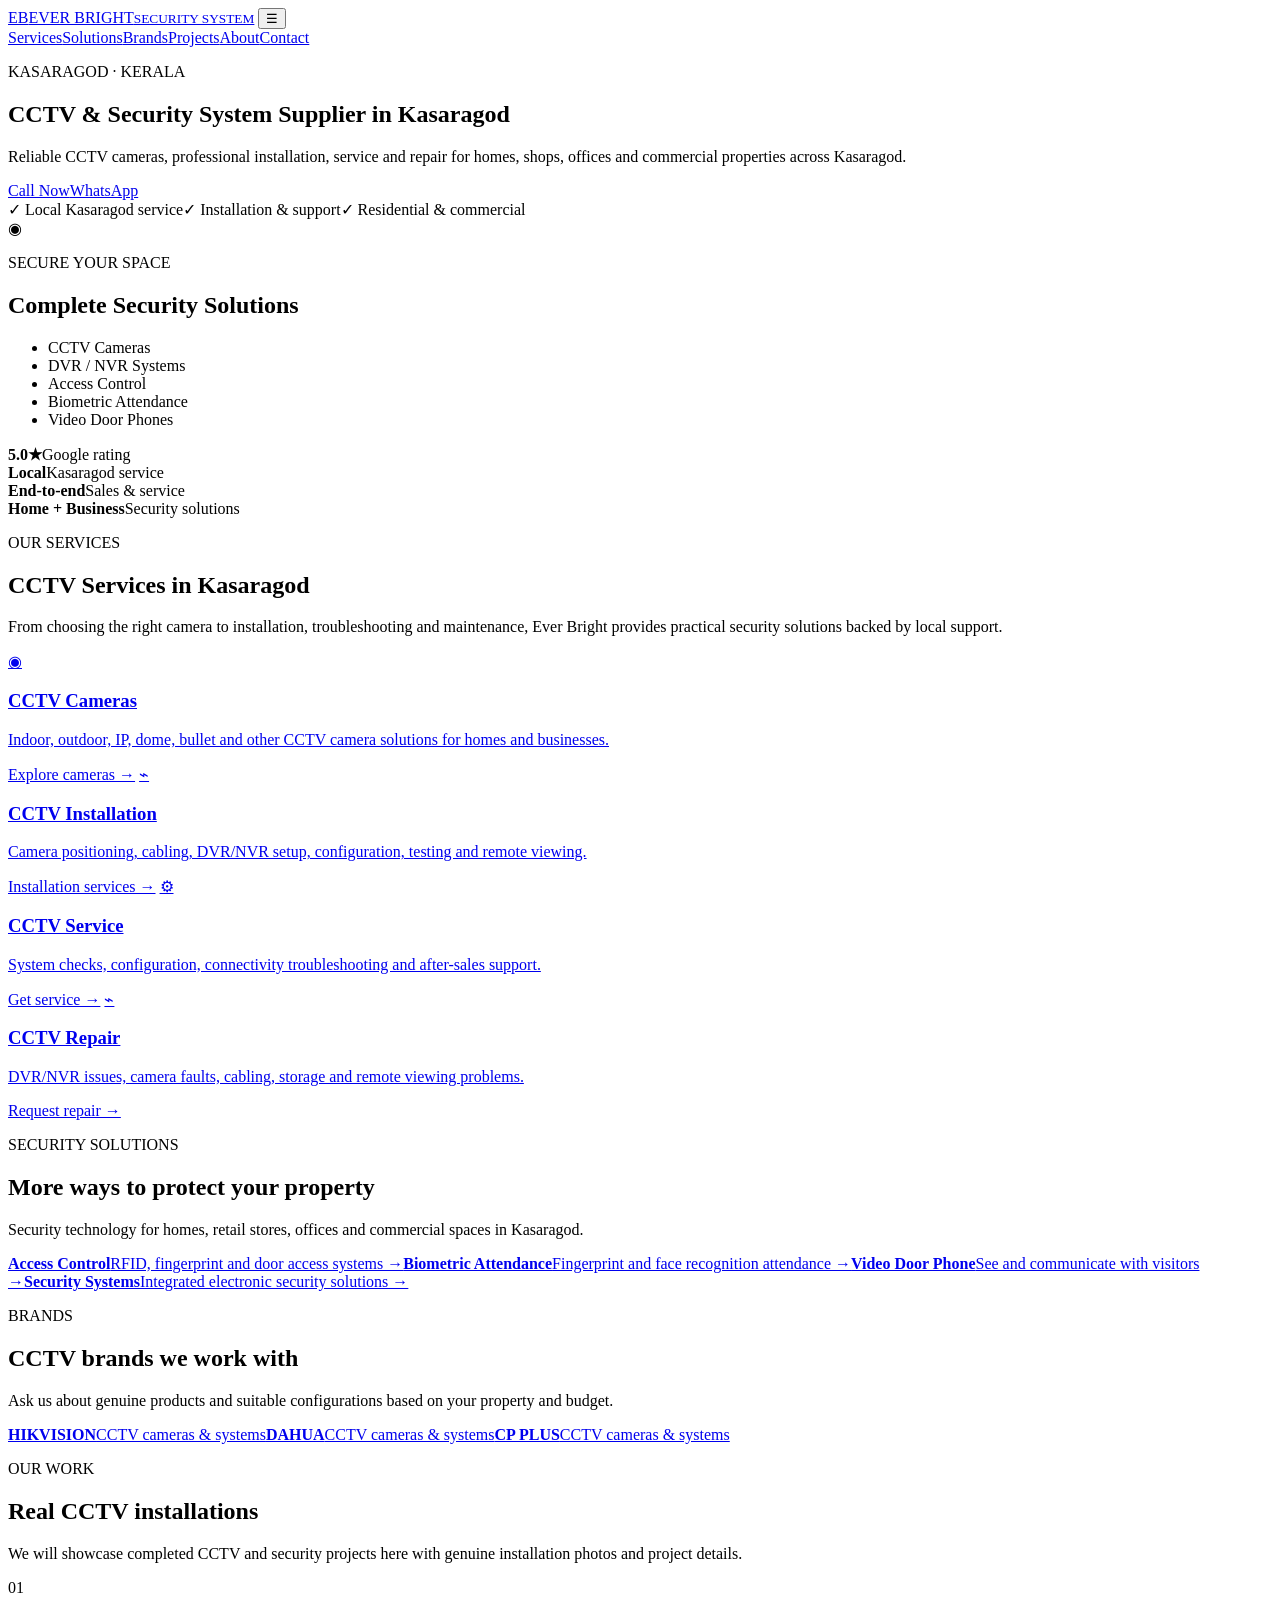
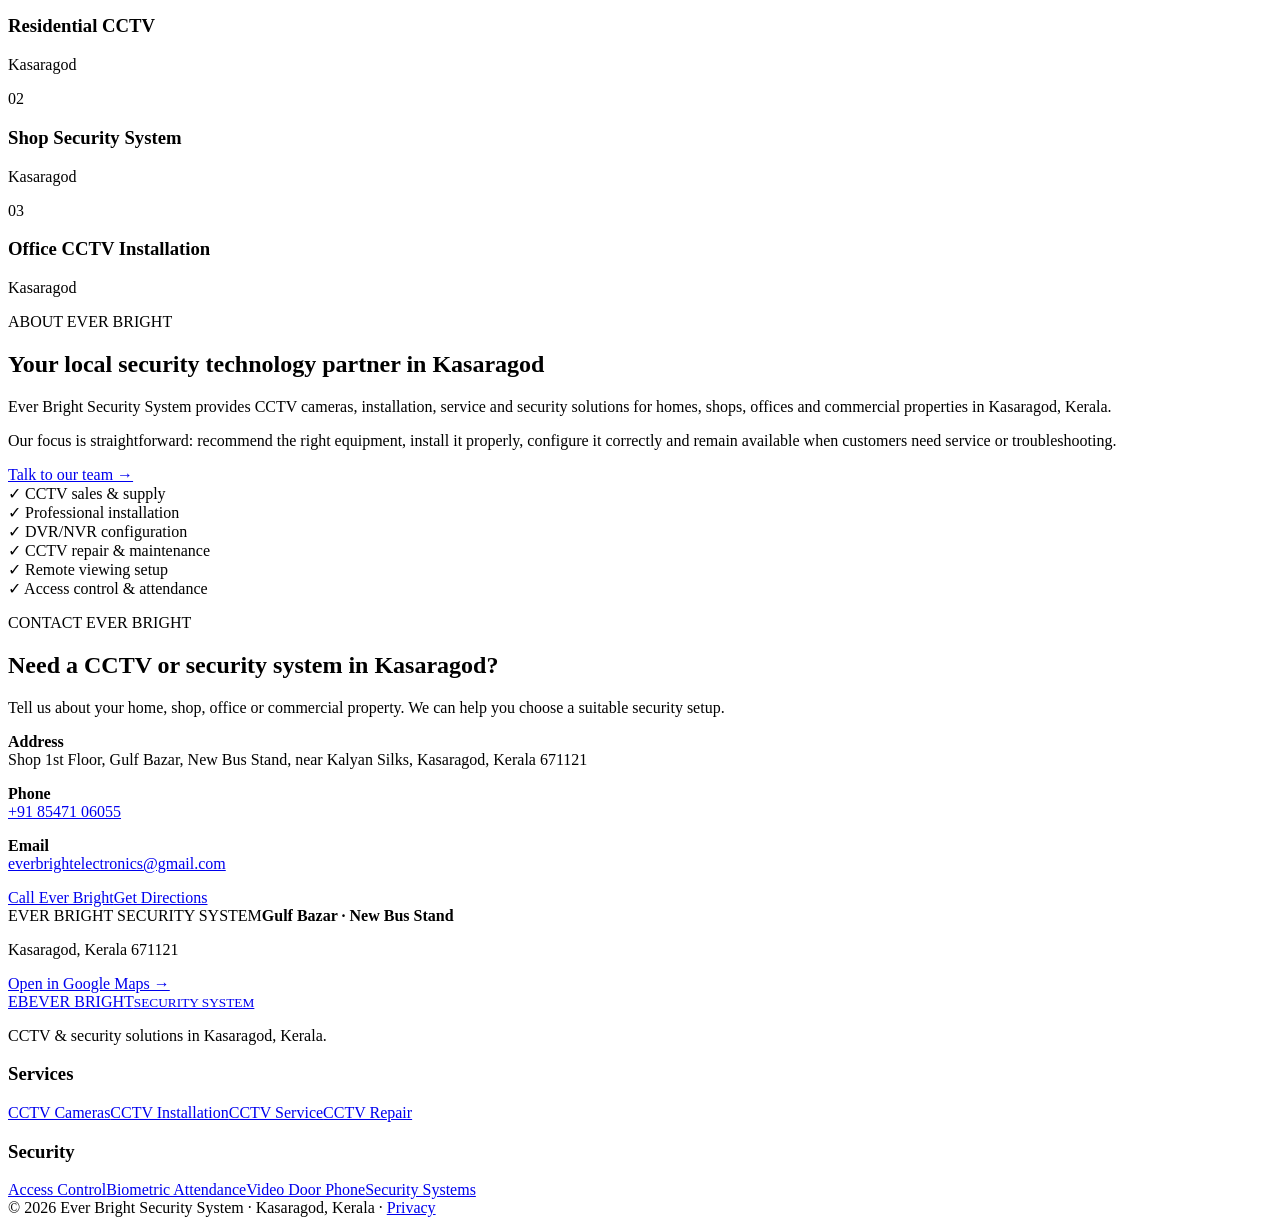
==== index.html @ edfbaccb "Build Ever Bright SEO homepage" ====
<!doctype html>
<html lang="en-IN">
<head>
  <meta charset="utf-8">
  <meta name="viewport" content="width=device-width, initial-scale=1">
  <title>CCTV & Security System Supplier in Kasaragod | Ever Bright</title>
  <meta name="description" content="Ever Bright Security System is a CCTV and security system supplier in Kasaragod, Kerala. CCTV cameras, installation, service, repair, access control, biometric attendance and video door phones.">
  <meta name="robots" content="index, follow">
  <link rel="canonical" href="https://everbrightsolution.in/">
  <meta property="og:title" content="Ever Bright Security System | CCTV & Security Solutions in Kasaragod">
  <meta property="og:description" content="CCTV cameras, installation, service, repair and security systems for homes, shops, offices and commercial properties in Kasaragod.">
  <meta property="og:type" content="website">
  <meta property="og:url" content="https://everbrightsolution.in/">
  <link rel="stylesheet" href="css/style.css">
  <script type="application/ld+json">
  {
    "@context":"https://schema.org",
    "@type":"SecuritySystemSupplier",
    "name":"Ever Bright Security System",
    "url":"https://everbrightsolution.in/",
    "telephone":"+91-8547106055",
    "email":"everbrightelectronics@gmail.com",
    "description":"CCTV cameras, installation, service, repair and security systems in Kasaragod, Kerala.",
    "address":{"@type":"PostalAddress","streetAddress":"Shop 1st Floor, Gulf Bazar, New Bus Stand, near Kalyan Silks","addressLocality":"Kasaragod","addressRegion":"Kerala","postalCode":"671121","addressCountry":"IN"},
    "areaServed":{"@type":"City","name":"Kasaragod"},
    "sameAs":["https://www.instagram.com/everbright_55/"]
  }
  </script>
</head>
<body>
<header class="site-header">
  <div class="container nav-wrap">
    <a class="brand" href="index.html" aria-label="Ever Bright Security System home"><span class="brand-mark">EB</span><span>EVER BRIGHT<small>SECURITY SYSTEM</small></span></a>
    <button class="menu-toggle" aria-label="Open menu">☰</button>
    <nav class="nav" aria-label="Main navigation">
      <a href="#services">Services</a><a href="#solutions">Solutions</a><a href="#brands">Brands</a><a href="#projects">Projects</a><a href="#about">About</a><a href="#contact">Contact</a>
    </nav>
  </div>
</header>

<main>
<section class="hero">
  <div class="container hero-grid">
    <div>
      <p class="eyebrow">KASARAGOD · KERALA</p>
      <h1>CCTV &amp; Security System Supplier in Kasaragod</h1>
      <p class="hero-copy">Reliable CCTV cameras, professional installation, service and repair for homes, shops, offices and commercial properties across Kasaragod.</p>
      <div class="actions"><a class="btn primary" href="tel:+918547106055">Call Now</a><a class="btn light" href="https://wa.me/918547106055?text=Hello%20Ever%20Bright%2C%20I%20need%20a%20CCTV%20or%20security%20system%20quotation." target="_blank" rel="noopener">WhatsApp</a></div>
      <div class="trust-row"><span>✓ Local Kasaragod service</span><span>✓ Installation &amp; support</span><span>✓ Residential &amp; commercial</span></div>
    </div>
    <div class="hero-card"><div class="camera-icon">◉</div><p>SECURE YOUR SPACE</p><h2>Complete Security Solutions</h2><ul><li>CCTV Cameras</li><li>DVR / NVR Systems</li><li>Access Control</li><li>Biometric Attendance</li><li>Video Door Phones</li></ul></div>
  </div>
</section>

<section class="stats"><div class="container stats-grid"><div><strong>5.0★</strong><span>Google rating</span></div><div><strong>Local</strong><span>Kasaragod service</span></div><div><strong>End-to-end</strong><span>Sales &amp; service</span></div><div><strong>Home + Business</strong><span>Security solutions</span></div></div></section>

<section id="services" class="section"><div class="container"><div class="section-head"><p class="eyebrow">OUR SERVICES</p><h2>CCTV Services in Kasaragod</h2><p>From choosing the right camera to installation, troubleshooting and maintenance, Ever Bright provides practical security solutions backed by local support.</p></div><div class="cards">
<a class="card" href="pages/cctv-cameras-kasaragod.html"><span class="icon">◉</span><h3>CCTV Cameras</h3><p>Indoor, outdoor, IP, dome, bullet and other CCTV camera solutions for homes and businesses.</p><span class="arrow">Explore cameras →</span></a>
<a class="card" href="pages/cctv-installation-kasaragod.html"><span class="icon">⌁</span><h3>CCTV Installation</h3><p>Camera positioning, cabling, DVR/NVR setup, configuration, testing and remote viewing.</p><span class="arrow">Installation services →</span></a>
<a class="card" href="pages/cctv-service-kasaragod.html"><span class="icon">⚙</span><h3>CCTV Service</h3><p>System checks, configuration, connectivity troubleshooting and after-sales support.</p><span class="arrow">Get service →</span></a>
<a class="card" href="pages/cctv-repair-kasaragod.html"><span class="icon">⌁</span><h3>CCTV Repair</h3><p>DVR/NVR issues, camera faults, cabling, storage and remote viewing problems.</p><span class="arrow">Request repair →</span></a>
</div></div></section>

<section id="solutions" class="section dark"><div class="container"><div class="section-head"><p class="eyebrow">SECURITY SOLUTIONS</p><h2>More ways to protect your property</h2><p>Security technology for homes, retail stores, offices and commercial spaces in Kasaragod.</p></div><div class="solution-grid"><a href="pages/access-control-kasaragod.html"><strong>Access Control</strong><span>RFID, fingerprint and door access systems →</span></a><a href="pages/biometric-attendance-kasaragod.html"><strong>Biometric Attendance</strong><span>Fingerprint and face recognition attendance →</span></a><a href="pages/video-door-phone-kasaragod.html"><strong>Video Door Phone</strong><span>See and communicate with visitors →</span></a><a href="pages/security-systems-kasaragod.html"><strong>Security Systems</strong><span>Integrated electronic security solutions →</span></a></div></div></section>

<section id="brands" class="section"><div class="container"><div class="section-head"><p class="eyebrow">BRANDS</p><h2>CCTV brands we work with</h2><p>Ask us about genuine products and suitable configurations based on your property and budget.</p></div><div class="brand-grid"><a href="pages/hikvision-cctv-kasaragod.html"><strong>HIKVISION</strong><span>CCTV cameras &amp; systems</span></a><a href="pages/dahua-cctv-kasaragod.html"><strong>DAHUA</strong><span>CCTV cameras &amp; systems</span></a><a href="pages/cp-plus-cctv-kasaragod.html"><strong>CP PLUS</strong><span>CCTV cameras &amp; systems</span></a></div></div></section>

<section id="projects" class="section soft"><div class="container"><div class="section-head"><p class="eyebrow">OUR WORK</p><h2>Real CCTV installations</h2><p>We will showcase completed CCTV and security projects here with genuine installation photos and project details.</p></div><div class="project-grid"><div class="project-placeholder"><span>01</span><h3>Residential CCTV</h3><p>Kasaragod</p></div><div class="project-placeholder"><span>02</span><h3>Shop Security System</h3><p>Kasaragod</p></div><div class="project-placeholder"><span>03</span><h3>Office CCTV Installation</h3><p>Kasaragod</p></div></div></div></section>

<section id="about" class="section"><div class="container about-grid"><div><p class="eyebrow">ABOUT EVER BRIGHT</p><h2>Your local security technology partner in Kasaragod</h2><p>Ever Bright Security System provides CCTV cameras, installation, service and security solutions for homes, shops, offices and commercial properties in Kasaragod, Kerala.</p><p>Our focus is straightforward: recommend the right equipment, install it properly, configure it correctly and remain available when customers need service or troubleshooting.</p><a class="text-link" href="#contact">Talk to our team →</a></div><div class="check-list"><div>✓ CCTV sales &amp; supply</div><div>✓ Professional installation</div><div>✓ DVR/NVR configuration</div><div>✓ CCTV repair &amp; maintenance</div><div>✓ Remote viewing setup</div><div>✓ Access control &amp; attendance</div></div></div></section>

<section id="contact" class="contact-section"><div class="container contact-grid"><div><p class="eyebrow">CONTACT EVER BRIGHT</p><h2>Need a CCTV or security system in Kasaragod?</h2><p>Tell us about your home, shop, office or commercial property. We can help you choose a suitable security setup.</p><div class="contact-details"><p><strong>Address</strong><br>Shop 1st Floor, Gulf Bazar, New Bus Stand, near Kalyan Silks, Kasaragod, Kerala 671121</p><p><strong>Phone</strong><br><a href="tel:+918547106055">+91 85471 06055</a></p><p><strong>Email</strong><br><a href="mailto:everbrightelectronics@gmail.com">everbrightelectronics@gmail.com</a></p></div><div class="actions"><a class="btn primary" href="tel:+918547106055">Call Ever Bright</a><a class="btn outline" href="https://www.google.com/maps/search/?api=1&query=Ever+Bright+Security+System+Kasaragod" target="_blank" rel="noopener">Get Directions</a></div></div><div class="map-card"><span>EVER BRIGHT SECURITY SYSTEM</span><strong>Gulf Bazar · New Bus Stand</strong><p>Kasaragod, Kerala 671121</p><a href="https://www.google.com/maps/search/?api=1&query=Ever+Bright+Security+System+Kasaragod" target="_blank" rel="noopener">Open in Google Maps →</a></div></div></section>
</main>
<footer><div class="container footer-grid"><div><a class="brand footer-brand" href="index.html"><span class="brand-mark">EB</span><span>EVER BRIGHT<small>SECURITY SYSTEM</small></span></a><p>CCTV &amp; security solutions in Kasaragod, Kerala.</p></div><div><h3>Services</h3><a href="pages/cctv-cameras-kasaragod.html">CCTV Cameras</a><a href="pages/cctv-installation-kasaragod.html">CCTV Installation</a><a href="pages/cctv-service-kasaragod.html">CCTV Service</a><a href="pages/cctv-repair-kasaragod.html">CCTV Repair</a></div><div><h3>Security</h3><a href="pages/access-control-kasaragod.html">Access Control</a><a href="pages/biometric-attendance-kasaragod.html">Biometric Attendance</a><a href="pages/video-door-phone-kasaragod.html">Video Door Phone</a><a href="pages/security-systems-kasaragod.html">Security Systems</a></div></div><div class="container copyright">© 2026 Ever Bright Security System · Kasaragod, Kerala · <a href="privacy.html">Privacy</a></div></footer>
<script src="js/script.js"></script>
</body></html>
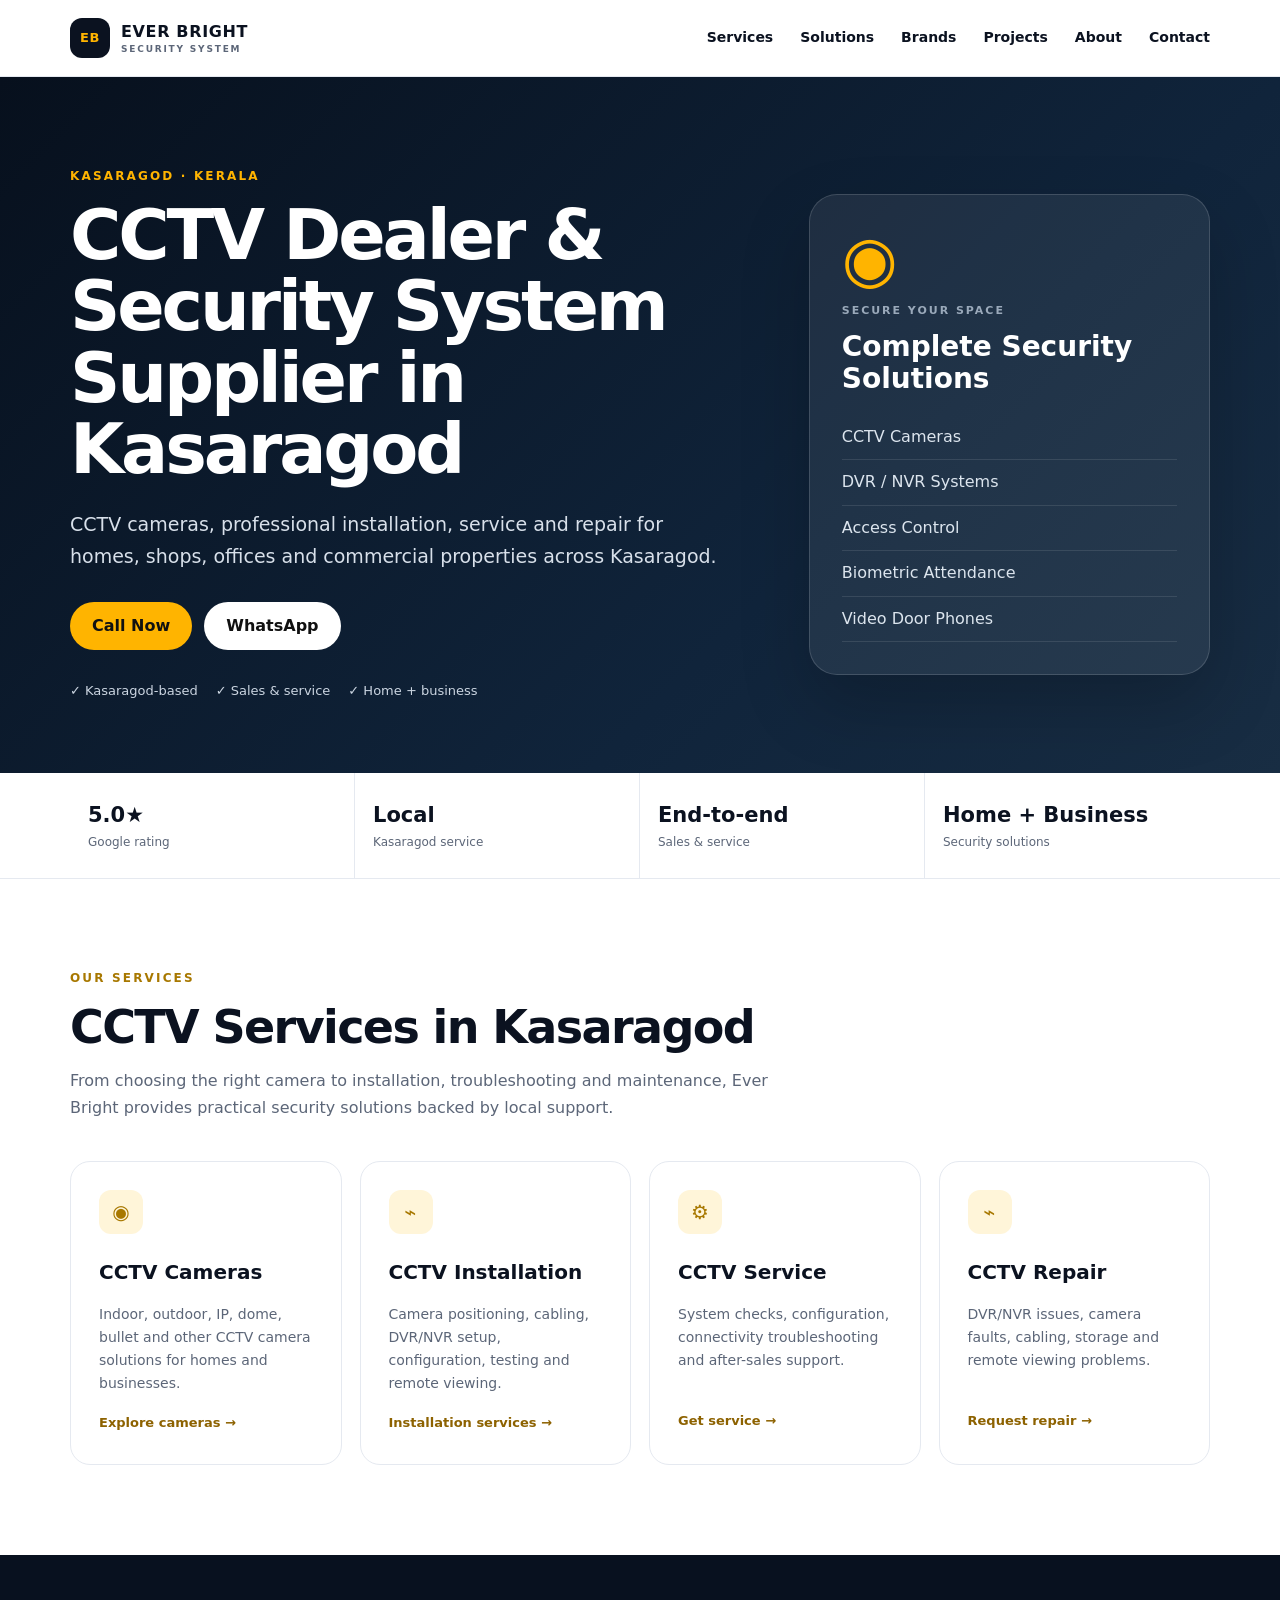
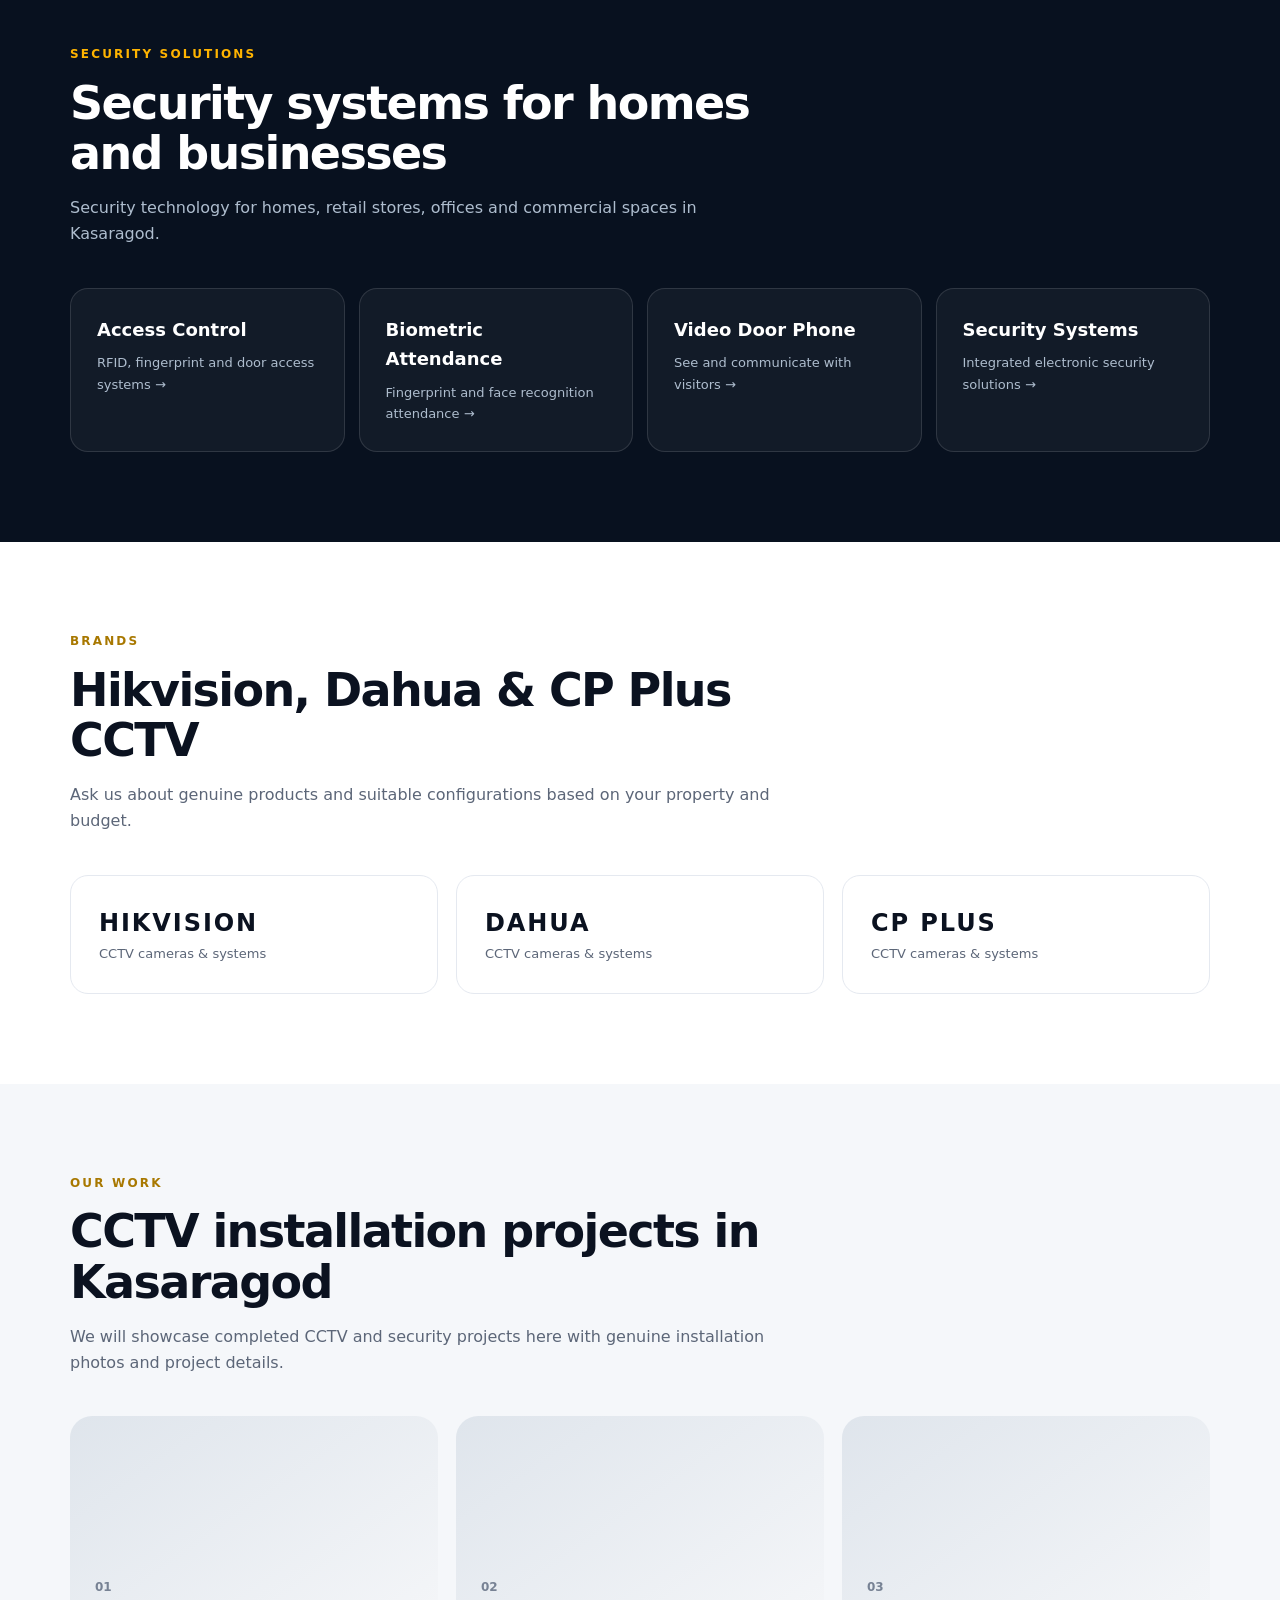
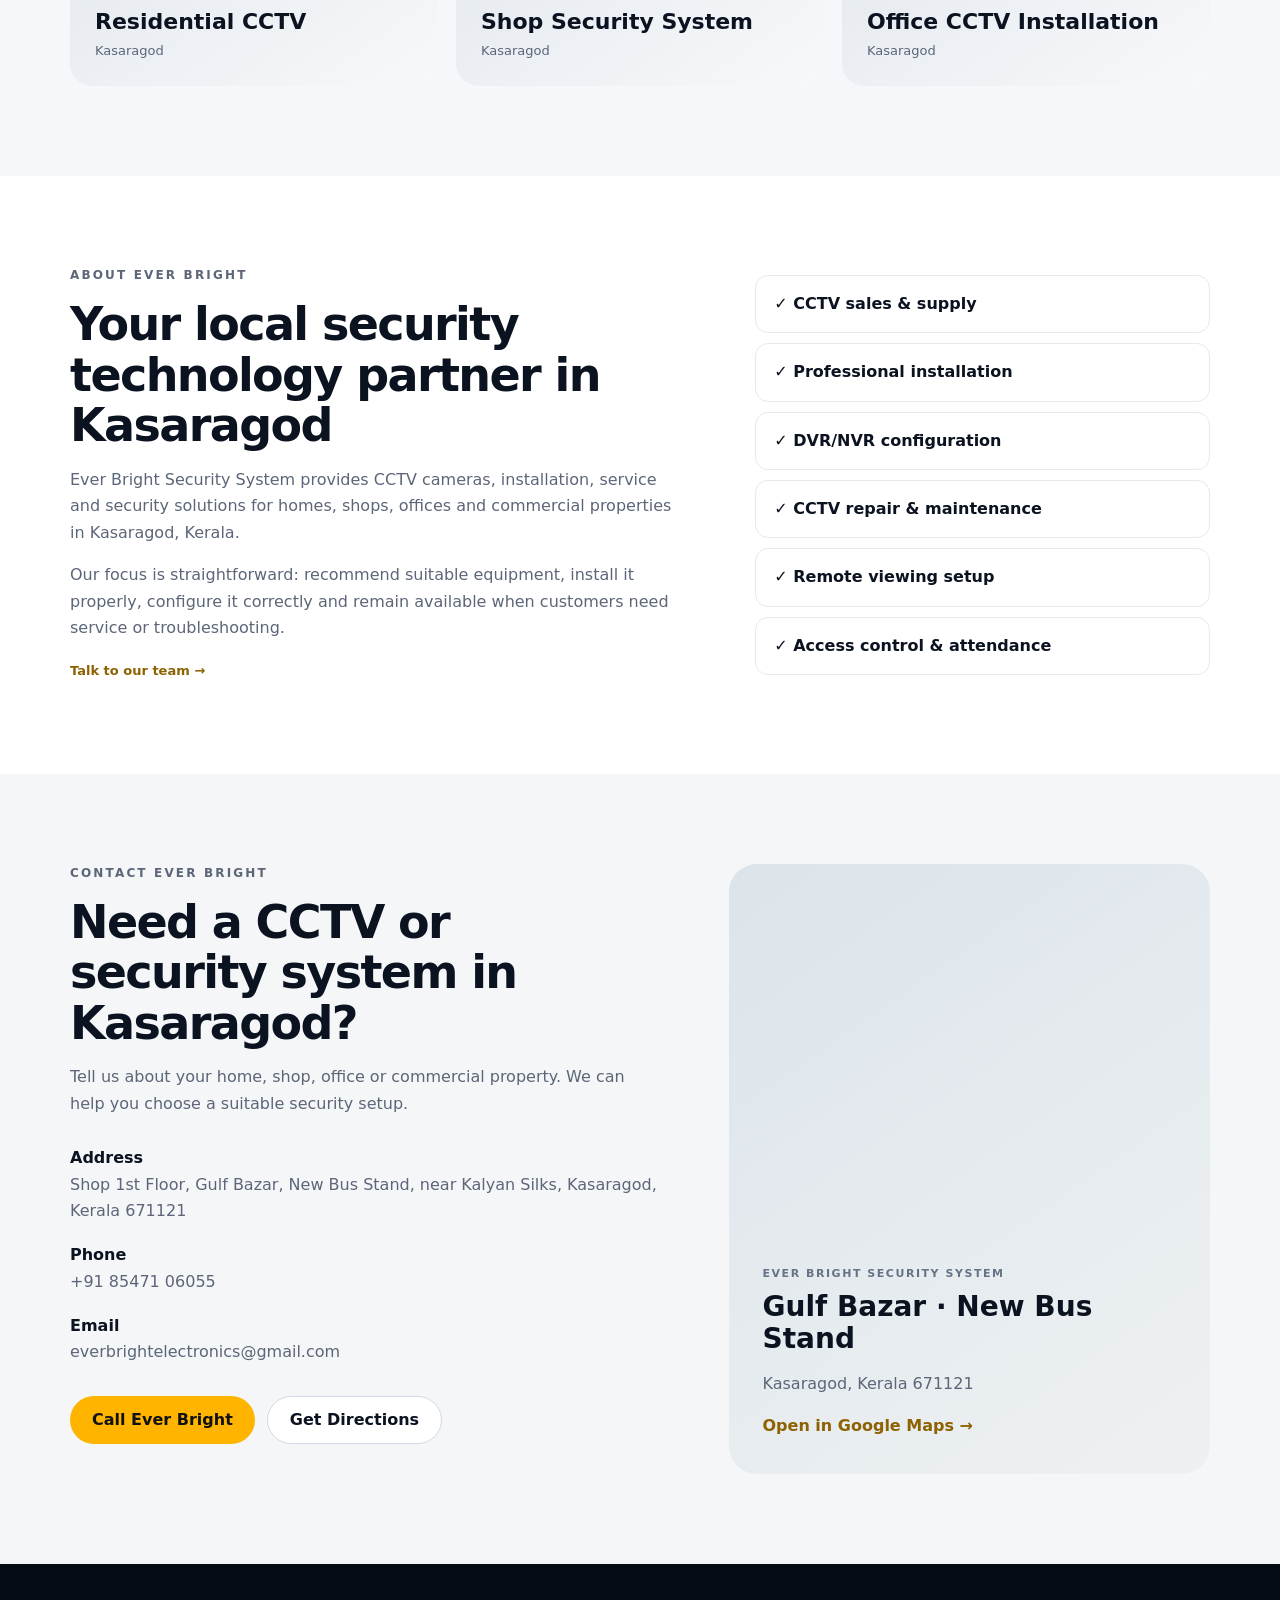
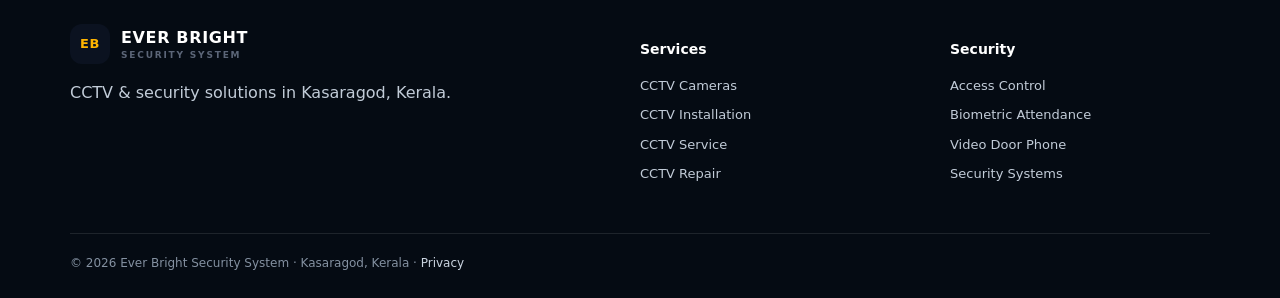
==== commit dffc7d37: "Improve homepage local SEO and trust signals" ====
--- a/index.html
+++ b/index.html
@@ -1,75 +1,25 @@
 <!doctype html>
 <html lang="en-IN">
 <head>
-  <meta charset="utf-8">
-  <meta name="viewport" content="width=device-width, initial-scale=1">
-  <title>CCTV & Security System Supplier in Kasaragod | Ever Bright</title>
-  <meta name="description" content="Ever Bright Security System is a CCTV and security system supplier in Kasaragod, Kerala. CCTV cameras, installation, service, repair, access control, biometric attendance and video door phones.">
-  <meta name="robots" content="index, follow">
-  <link rel="canonical" href="https://everbrightsolution.in/">
-  <meta property="og:title" content="Ever Bright Security System | CCTV & Security Solutions in Kasaragod">
-  <meta property="og:description" content="CCTV cameras, installation, service, repair and security systems for homes, shops, offices and commercial properties in Kasaragod.">
-  <meta property="og:type" content="website">
-  <meta property="og:url" content="https://everbrightsolution.in/">
-  <link rel="stylesheet" href="css/style.css">
-  <script type="application/ld+json">
-  {
-    "@context":"https://schema.org",
-    "@type":"SecuritySystemSupplier",
-    "name":"Ever Bright Security System",
-    "url":"https://everbrightsolution.in/",
-    "telephone":"+91-8547106055",
-    "email":"everbrightelectronics@gmail.com",
-    "description":"CCTV cameras, installation, service, repair and security systems in Kasaragod, Kerala.",
-    "address":{"@type":"PostalAddress","streetAddress":"Shop 1st Floor, Gulf Bazar, New Bus Stand, near Kalyan Silks","addressLocality":"Kasaragod","addressRegion":"Kerala","postalCode":"671121","addressCountry":"IN"},
-    "areaServed":{"@type":"City","name":"Kasaragod"},
-    "sameAs":["https://www.instagram.com/everbright_55/"]
-  }
-  </script>
+<meta charset="utf-8"><meta name="viewport" content="width=device-width, initial-scale=1">
+<title>CCTV Dealer & Security System Supplier in Kasaragod | Ever Bright</title>
+<meta name="description" content="Ever Bright Security System is a CCTV dealer and security system supplier in Kasaragod, Kerala. CCTV cameras, installation, service, repair, access control, biometric attendance and video door phones.">
+<meta name="robots" content="index,follow"><link rel="canonical" href="https://everbrightsolution.in/">
+<meta property="og:title" content="Ever Bright Security System | CCTV Dealer in Kasaragod"><meta property="og:description" content="CCTV cameras, installation, service, repair and security systems for homes, shops, offices and commercial properties in Kasaragod."><meta property="og:type" content="website"><meta property="og:url" content="https://everbrightsolution.in/">
+<link rel="stylesheet" href="css/style.css">
+<script type="application/ld+json">{"@context":"https://schema.org","@type":"LocalBusiness","name":"Ever Bright Security System","url":"https://everbrightsolution.in/","telephone":"+91-8547106055","email":"everbrightelectronics@gmail.com","description":"CCTV dealer, security system supplier, CCTV installation, service and repair in Kasaragod, Kerala.","address":{"@type":"PostalAddress","streetAddress":"Shop 1st Floor, Gulf Bazar, New Bus Stand, near Kalyan Silks","addressLocality":"Kasaragod","addressRegion":"Kerala","postalCode":"671121","addressCountry":"IN"},"areaServed":{"@type":"City","name":"Kasaragod"},"sameAs":["https://www.instagram.com/everbright_55/"]}</script>
 </head>
 <body>
-<header class="site-header">
-  <div class="container nav-wrap">
-    <a class="brand" href="index.html" aria-label="Ever Bright Security System home"><span class="brand-mark">EB</span><span>EVER BRIGHT<small>SECURITY SYSTEM</small></span></a>
-    <button class="menu-toggle" aria-label="Open menu">☰</button>
-    <nav class="nav" aria-label="Main navigation">
-      <a href="#services">Services</a><a href="#solutions">Solutions</a><a href="#brands">Brands</a><a href="#projects">Projects</a><a href="#about">About</a><a href="#contact">Contact</a>
-    </nav>
-  </div>
-</header>
-
+<header class="site-header"><div class="container nav-wrap"><a class="brand" href="index.html" aria-label="Ever Bright Security System home"><span class="brand-mark">EB</span><span>EVER BRIGHT<small>SECURITY SYSTEM</small></span></a><button class="menu-toggle" aria-label="Open menu">☰</button><nav class="nav" aria-label="Main navigation"><a href="#services">Services</a><a href="#solutions">Solutions</a><a href="#brands">Brands</a><a href="#projects">Projects</a><a href="#about">About</a><a href="#contact">Contact</a></nav></div></header>
 <main>
-<section class="hero">
-  <div class="container hero-grid">
-    <div>
-      <p class="eyebrow">KASARAGOD · KERALA</p>
-      <h1>CCTV &amp; Security System Supplier in Kasaragod</h1>
-      <p class="hero-copy">Reliable CCTV cameras, professional installation, service and repair for homes, shops, offices and commercial properties across Kasaragod.</p>
-      <div class="actions"><a class="btn primary" href="tel:+918547106055">Call Now</a><a class="btn light" href="https://wa.me/918547106055?text=Hello%20Ever%20Bright%2C%20I%20need%20a%20CCTV%20or%20security%20system%20quotation." target="_blank" rel="noopener">WhatsApp</a></div>
-      <div class="trust-row"><span>✓ Local Kasaragod service</span><span>✓ Installation &amp; support</span><span>✓ Residential &amp; commercial</span></div>
-    </div>
-    <div class="hero-card"><div class="camera-icon">◉</div><p>SECURE YOUR SPACE</p><h2>Complete Security Solutions</h2><ul><li>CCTV Cameras</li><li>DVR / NVR Systems</li><li>Access Control</li><li>Biometric Attendance</li><li>Video Door Phones</li></ul></div>
-  </div>
-</section>
-
+<section class="hero"><div class="container hero-grid"><div><p class="eyebrow">KASARAGOD · KERALA</p><h1>CCTV Dealer &amp; Security System Supplier in Kasaragod</h1><p class="hero-copy">CCTV cameras, professional installation, service and repair for homes, shops, offices and commercial properties across Kasaragod.</p><div class="actions"><a class="btn primary" href="tel:+918547106055">Call Now</a><a class="btn light" href="https://wa.me/918547106055?text=Hello%20Ever%20Bright%2C%20I%20need%20a%20CCTV%20or%20security%20system%20quotation." target="_blank" rel="noopener">WhatsApp</a></div><div class="trust-row"><span>✓ Kasaragod-based</span><span>✓ Sales &amp; service</span><span>✓ Home + business</span></div></div><div class="hero-card"><div class="camera-icon">◉</div><p>SECURE YOUR SPACE</p><h2>Complete Security Solutions</h2><ul><li>CCTV Cameras</li><li>DVR / NVR Systems</li><li>Access Control</li><li>Biometric Attendance</li><li>Video Door Phones</li></ul></div></div></section>
 <section class="stats"><div class="container stats-grid"><div><strong>5.0★</strong><span>Google rating</span></div><div><strong>Local</strong><span>Kasaragod service</span></div><div><strong>End-to-end</strong><span>Sales &amp; service</span></div><div><strong>Home + Business</strong><span>Security solutions</span></div></div></section>
-
-<section id="services" class="section"><div class="container"><div class="section-head"><p class="eyebrow">OUR SERVICES</p><h2>CCTV Services in Kasaragod</h2><p>From choosing the right camera to installation, troubleshooting and maintenance, Ever Bright provides practical security solutions backed by local support.</p></div><div class="cards">
-<a class="card" href="pages/cctv-cameras-kasaragod.html"><span class="icon">◉</span><h3>CCTV Cameras</h3><p>Indoor, outdoor, IP, dome, bullet and other CCTV camera solutions for homes and businesses.</p><span class="arrow">Explore cameras →</span></a>
-<a class="card" href="pages/cctv-installation-kasaragod.html"><span class="icon">⌁</span><h3>CCTV Installation</h3><p>Camera positioning, cabling, DVR/NVR setup, configuration, testing and remote viewing.</p><span class="arrow">Installation services →</span></a>
-<a class="card" href="pages/cctv-service-kasaragod.html"><span class="icon">⚙</span><h3>CCTV Service</h3><p>System checks, configuration, connectivity troubleshooting and after-sales support.</p><span class="arrow">Get service →</span></a>
-<a class="card" href="pages/cctv-repair-kasaragod.html"><span class="icon">⌁</span><h3>CCTV Repair</h3><p>DVR/NVR issues, camera faults, cabling, storage and remote viewing problems.</p><span class="arrow">Request repair →</span></a>
-</div></div></section>
-
-<section id="solutions" class="section dark"><div class="container"><div class="section-head"><p class="eyebrow">SECURITY SOLUTIONS</p><h2>More ways to protect your property</h2><p>Security technology for homes, retail stores, offices and commercial spaces in Kasaragod.</p></div><div class="solution-grid"><a href="pages/access-control-kasaragod.html"><strong>Access Control</strong><span>RFID, fingerprint and door access systems →</span></a><a href="pages/biometric-attendance-kasaragod.html"><strong>Biometric Attendance</strong><span>Fingerprint and face recognition attendance →</span></a><a href="pages/video-door-phone-kasaragod.html"><strong>Video Door Phone</strong><span>See and communicate with visitors →</span></a><a href="pages/security-systems-kasaragod.html"><strong>Security Systems</strong><span>Integrated electronic security solutions →</span></a></div></div></section>
-
-<section id="brands" class="section"><div class="container"><div class="section-head"><p class="eyebrow">BRANDS</p><h2>CCTV brands we work with</h2><p>Ask us about genuine products and suitable configurations based on your property and budget.</p></div><div class="brand-grid"><a href="pages/hikvision-cctv-kasaragod.html"><strong>HIKVISION</strong><span>CCTV cameras &amp; systems</span></a><a href="pages/dahua-cctv-kasaragod.html"><strong>DAHUA</strong><span>CCTV cameras &amp; systems</span></a><a href="pages/cp-plus-cctv-kasaragod.html"><strong>CP PLUS</strong><span>CCTV cameras &amp; systems</span></a></div></div></section>
-
-<section id="projects" class="section soft"><div class="container"><div class="section-head"><p class="eyebrow">OUR WORK</p><h2>Real CCTV installations</h2><p>We will showcase completed CCTV and security projects here with genuine installation photos and project details.</p></div><div class="project-grid"><div class="project-placeholder"><span>01</span><h3>Residential CCTV</h3><p>Kasaragod</p></div><div class="project-placeholder"><span>02</span><h3>Shop Security System</h3><p>Kasaragod</p></div><div class="project-placeholder"><span>03</span><h3>Office CCTV Installation</h3><p>Kasaragod</p></div></div></div></section>
-
-<section id="about" class="section"><div class="container about-grid"><div><p class="eyebrow">ABOUT EVER BRIGHT</p><h2>Your local security technology partner in Kasaragod</h2><p>Ever Bright Security System provides CCTV cameras, installation, service and security solutions for homes, shops, offices and commercial properties in Kasaragod, Kerala.</p><p>Our focus is straightforward: recommend the right equipment, install it properly, configure it correctly and remain available when customers need service or troubleshooting.</p><a class="text-link" href="#contact">Talk to our team →</a></div><div class="check-list"><div>✓ CCTV sales &amp; supply</div><div>✓ Professional installation</div><div>✓ DVR/NVR configuration</div><div>✓ CCTV repair &amp; maintenance</div><div>✓ Remote viewing setup</div><div>✓ Access control &amp; attendance</div></div></div></section>
-
-<section id="contact" class="contact-section"><div class="container contact-grid"><div><p class="eyebrow">CONTACT EVER BRIGHT</p><h2>Need a CCTV or security system in Kasaragod?</h2><p>Tell us about your home, shop, office or commercial property. We can help you choose a suitable security setup.</p><div class="contact-details"><p><strong>Address</strong><br>Shop 1st Floor, Gulf Bazar, New Bus Stand, near Kalyan Silks, Kasaragod, Kerala 671121</p><p><strong>Phone</strong><br><a href="tel:+918547106055">+91 85471 06055</a></p><p><strong>Email</strong><br><a href="mailto:everbrightelectronics@gmail.com">everbrightelectronics@gmail.com</a></p></div><div class="actions"><a class="btn primary" href="tel:+918547106055">Call Ever Bright</a><a class="btn outline" href="https://www.google.com/maps/search/?api=1&query=Ever+Bright+Security+System+Kasaragod" target="_blank" rel="noopener">Get Directions</a></div></div><div class="map-card"><span>EVER BRIGHT SECURITY SYSTEM</span><strong>Gulf Bazar · New Bus Stand</strong><p>Kasaragod, Kerala 671121</p><a href="https://www.google.com/maps/search/?api=1&query=Ever+Bright+Security+System+Kasaragod" target="_blank" rel="noopener">Open in Google Maps →</a></div></div></section>
+<section id="services" class="section"><div class="container"><div class="section-head"><p class="eyebrow">OUR SERVICES</p><h2>CCTV Services in Kasaragod</h2><p>From choosing the right camera to installation, troubleshooting and maintenance, Ever Bright provides practical security solutions backed by local support.</p></div><div class="cards"><a class="card" href="pages/cctv-cameras-kasaragod.html"><span class="icon">◉</span><h3>CCTV Cameras</h3><p>Indoor, outdoor, IP, dome, bullet and other CCTV camera solutions for homes and businesses.</p><span class="arrow">Explore cameras →</span></a><a class="card" href="pages/cctv-installation-kasaragod.html"><span class="icon">⌁</span><h3>CCTV Installation</h3><p>Camera positioning, cabling, DVR/NVR setup, configuration, testing and remote viewing.</p><span class="arrow">Installation services →</span></a><a class="card" href="pages/cctv-service-kasaragod.html"><span class="icon">⚙</span><h3>CCTV Service</h3><p>System checks, configuration, connectivity troubleshooting and after-sales support.</p><span class="arrow">Get service →</span></a><a class="card" href="pages/cctv-repair-kasaragod.html"><span class="icon">⌁</span><h3>CCTV Repair</h3><p>DVR/NVR issues, camera faults, cabling, storage and remote viewing problems.</p><span class="arrow">Request repair →</span></a></div></div></section>
+<section id="solutions" class="section dark"><div class="container"><div class="section-head"><p class="eyebrow">SECURITY SOLUTIONS</p><h2>Security systems for homes and businesses</h2><p>Security technology for homes, retail stores, offices and commercial spaces in Kasaragod.</p></div><div class="solution-grid"><a href="pages/access-control-kasaragod.html"><strong>Access Control</strong><span>RFID, fingerprint and door access systems →</span></a><a href="pages/biometric-attendance-kasaragod.html"><strong>Biometric Attendance</strong><span>Fingerprint and face recognition attendance →</span></a><a href="pages/video-door-phone-kasaragod.html"><strong>Video Door Phone</strong><span>See and communicate with visitors →</span></a><a href="pages/security-systems-kasaragod.html"><strong>Security Systems</strong><span>Integrated electronic security solutions →</span></a></div></div></section>
+<section id="brands" class="section"><div class="container"><div class="section-head"><p class="eyebrow">BRANDS</p><h2>Hikvision, Dahua &amp; CP Plus CCTV</h2><p>Ask us about genuine products and suitable configurations based on your property and budget.</p></div><div class="brand-grid"><a href="pages/hikvision-cctv-kasaragod.html"><strong>HIKVISION</strong><span>CCTV cameras &amp; systems</span></a><a href="pages/dahua-cctv-kasaragod.html"><strong>DAHUA</strong><span>CCTV cameras &amp; systems</span></a><a href="pages/cp-plus-cctv-kasaragod.html"><strong>CP PLUS</strong><span>CCTV cameras &amp; systems</span></a></div></div></section>
+<section id="projects" class="section soft"><div class="container"><div class="section-head"><p class="eyebrow">OUR WORK</p><h2>CCTV installation projects in Kasaragod</h2><p>We will showcase completed CCTV and security projects here with genuine installation photos and project details.</p></div><div class="project-grid"><div class="project-placeholder"><span>01</span><h3>Residential CCTV</h3><p>Kasaragod</p></div><div class="project-placeholder"><span>02</span><h3>Shop Security System</h3><p>Kasaragod</p></div><div class="project-placeholder"><span>03</span><h3>Office CCTV Installation</h3><p>Kasaragod</p></div></div></div></section>
+<section id="about" class="section"><div class="container about-grid"><div><p class="eyebrow">ABOUT EVER BRIGHT</p><h2>Your local security technology partner in Kasaragod</h2><p>Ever Bright Security System provides CCTV cameras, installation, service and security solutions for homes, shops, offices and commercial properties in Kasaragod, Kerala.</p><p>Our focus is straightforward: recommend suitable equipment, install it properly, configure it correctly and remain available when customers need service or troubleshooting.</p><a class="text-link" href="#contact">Talk to our team →</a></div><div class="check-list"><div>✓ CCTV sales &amp; supply</div><div>✓ Professional installation</div><div>✓ DVR/NVR configuration</div><div>✓ CCTV repair &amp; maintenance</div><div>✓ Remote viewing setup</div><div>✓ Access control &amp; attendance</div></div></div></section>
+<section id="contact" class="contact-section"><div class="container contact-grid"><div><p class="eyebrow">CONTACT EVER BRIGHT</p><h2>Need a CCTV or security system in Kasaragod?</h2><p>Tell us about your home, shop, office or commercial property. We can help you choose a suitable security setup.</p><div class="contact-details"><p><strong>Address</strong><br>Shop 1st Floor, Gulf Bazar, New Bus Stand, near Kalyan Silks, Kasaragod, Kerala 671121</p><p><strong>Phone</strong><br><a href="tel:+918547106055">+91 85471 06055</a></p><p><strong>Email</strong><br><a href="mailto:everbrightelectronics@gmail.com">everbrightelectronics@gmail.com</a></p></div><div class="actions"><a class="btn primary" href="tel:+918547106055">Call Ever Bright</a><a class="btn outline" href="https://www.google.com/maps/search/?api=1&amp;query=Ever+Bright+Security+System+Kasaragod" target="_blank" rel="noopener">Get Directions</a></div></div><div class="map-card"><span>EVER BRIGHT SECURITY SYSTEM</span><strong>Gulf Bazar · New Bus Stand</strong><p>Kasaragod, Kerala 671121</p><a href="https://www.google.com/maps/search/?api=1&amp;query=Ever+Bright+Security+System+Kasaragod" target="_blank" rel="noopener">Open in Google Maps →</a></div></div></section>
 </main>
 <footer><div class="container footer-grid"><div><a class="brand footer-brand" href="index.html"><span class="brand-mark">EB</span><span>EVER BRIGHT<small>SECURITY SYSTEM</small></span></a><p>CCTV &amp; security solutions in Kasaragod, Kerala.</p></div><div><h3>Services</h3><a href="pages/cctv-cameras-kasaragod.html">CCTV Cameras</a><a href="pages/cctv-installation-kasaragod.html">CCTV Installation</a><a href="pages/cctv-service-kasaragod.html">CCTV Service</a><a href="pages/cctv-repair-kasaragod.html">CCTV Repair</a></div><div><h3>Security</h3><a href="pages/access-control-kasaragod.html">Access Control</a><a href="pages/biometric-attendance-kasaragod.html">Biometric Attendance</a><a href="pages/video-door-phone-kasaragod.html">Video Door Phone</a><a href="pages/security-systems-kasaragod.html">Security Systems</a></div></div><div class="container copyright">© 2026 Ever Bright Security System · Kasaragod, Kerala · <a href="privacy.html">Privacy</a></div></footer>
 <script src="js/script.js"></script>
--- a/css/style.css
+++ b/css/style.css
@@ -0,0 +1 @@
+:root{--ink:#0b1220;--muted:#5c6678;--line:#e5e9f0;--soft:#f5f7fa;--accent:#ffb400;--dark:#08111f;--white:#fff;--radius:20px}*{box-sizing:border-box}html{scroll-behavior:smooth}body{margin:0;font-family:Inter,ui-sans-serif,system-ui,-apple-system,BlinkMacSystemFont,"Segoe UI",sans-serif;color:var(--ink);line-height:1.65;background:#fff}a{color:inherit;text-decoration:none}.container{width:min(1140px,92%);margin:auto}.site-header{position:sticky;top:0;z-index:50;background:rgba(255,255,255,.94);backdrop-filter:blur(14px);border-bottom:1px solid var(--line)}.nav-wrap{height:76px;display:flex;align-items:center;justify-content:space-between}.brand{display:flex;align-items:center;gap:11px;font-weight:900;letter-spacing:.04em}.brand small{display:block;font-size:9px;letter-spacing:.2em;color:var(--muted);margin-top:-3px}.brand-mark{width:40px;height:40px;border-radius:12px;display:grid;place-items:center;background:var(--ink);color:var(--accent);font-size:13px}.nav{display:flex;gap:27px;font-size:14px;font-weight:700}.nav a:hover,.text-link:hover{color:#9b6b00}.menu-toggle{display:none;border:0;background:none;font-size:25px}.hero{background:linear-gradient(135deg,#07101d 0%,#10243b 65%,#182d43 100%);color:#fff;padding:90px 0 72px;overflow:hidden}.hero-grid{display:grid;grid-template-columns:1.25fr .75fr;gap:70px;align-items:center}.eyebrow{font-size:12px;font-weight:900;letter-spacing:.18em;color:#a87800;margin:0 0 13px}.hero .eyebrow{color:var(--accent)}h1{font-size:clamp(42px,6vw,70px);line-height:1.02;letter-spacing:-.045em;margin:0 0 24px;max-width:780px}.hero-copy{font-size:19px;color:#d8e0ea;max-width:700px}.actions{display:flex;gap:12px;flex-wrap:wrap;margin:30px 0}.btn{display:inline-flex;align-items:center;justify-content:center;min-height:48px;padding:0 22px;border-radius:999px;font-weight:850}.btn.primary{background:var(--accent);color:#111}.btn.light{background:#fff;color:#111}.btn.outline{border:1px solid #d4dae3;background:#fff}.trust-row{display:flex;flex-wrap:wrap;gap:18px;color:#cbd5e1;font-size:13px}.hero-card{border:1px solid rgba(255,255,255,.15);background:rgba(255,255,255,.07);padding:32px;border-radius:28px;box-shadow:0 30px 70px rgba(0,0,0,.2)}.camera-icon{font-size:64px;color:var(--accent);line-height:1}.hero-card p{font-size:11px;letter-spacing:.18em;font-weight:900;color:#9aa9ba}.hero-card h2{font-size:28px;line-height:1.15;margin:8px 0 20px}.hero-card ul{padding:0;margin:0;list-style:none;color:#dce5ee}.hero-card li{padding:9px 0;border-bottom:1px solid rgba(255,255,255,.1)}.stats{border-bottom:1px solid var(--line)}.stats-grid{display:grid;grid-template-columns:repeat(4,1fr)}.stats-grid div{padding:25px 18px;border-right:1px solid var(--line)}.stats-grid div:last-child{border:0}.stats strong,.stats span{display:block}.stats strong{font-size:21px}.stats span{font-size:12px;color:var(--muted)}.section{padding:90px 0}.soft{background:var(--soft)}.section-head{max-width:720px;margin-bottom:40px}.section-head h2,.contact-section h2,.about-grid h2{font-size:clamp(30px,4vw,46px);line-height:1.1;letter-spacing:-.035em;margin:0 0 15px}.section-head p:not(.eyebrow),.about-grid p,.contact-grid>div>p{color:var(--muted)}.cards{display:grid;grid-template-columns:repeat(4,1fr);gap:18px}.card{padding:28px;border:1px solid var(--line);border-radius:var(--radius);transition:.2s;background:#fff}.card:hover{transform:translateY(-5px);box-shadow:0 16px 35px rgba(10,20,40,.09);border-color:#ccd4df}.icon{display:grid;place-items:center;width:44px;height:44px;border-radius:12px;background:#fff5d9;color:#a87800;font-size:20px}.card h3{font-size:20px;margin:22px 0 8px}.card p{font-size:14px;color:var(--muted);min-height:90px}.arrow,.text-link{font-weight:850;color:#8d6200;font-size:13px}.dark{background:var(--dark);color:#fff}.dark .section-head p:not(.eyebrow){color:#aebdce}.dark .eyebrow{color:var(--accent)}.solution-grid{display:grid;grid-template-columns:repeat(4,1fr);gap:14px}.solution-grid a{padding:26px;border:1px solid rgba(255,255,255,.12);border-radius:18px;background:rgba(255,255,255,.045)}.solution-grid strong,.solution-grid span{display:block}.solution-grid strong{font-size:18px}.solution-grid span{color:#aebdce;font-size:13px;margin-top:8px}.brand-grid{display:grid;grid-template-columns:repeat(3,1fr);gap:18px}.brand-grid a{border:1px solid var(--line);border-radius:18px;padding:28px;background:#fff}.brand-grid strong,.brand-grid span{display:block}.brand-grid strong{font-size:24px;letter-spacing:.08em}.brand-grid span{font-size:13px;color:var(--muted)}.project-grid{display:grid;grid-template-columns:repeat(3,1fr);gap:18px}.project-placeholder{min-height:270px;border-radius:22px;background:linear-gradient(145deg,#dfe5ec,#f7f8fa);padding:25px;display:flex;flex-direction:column;justify-content:flex-end}.project-placeholder span{font-size:12px;font-weight:900;color:#778294}.project-placeholder h3{margin:6px 0 0;font-size:22px}.project-placeholder p{margin:0;color:var(--muted);font-size:13px}.about-grid{display:grid;grid-template-columns:1.15fr .85fr;gap:70px;align-items:center}.check-list{display:grid;gap:10px}.check-list div{padding:15px 18px;border:1px solid var(--line);border-radius:13px;font-weight:700}.contact-section{background:#f4f6f8;padding:90px 0}.contact-grid{display:grid;grid-template-columns:1.1fr .9fr;gap:70px}.contact-details{margin-top:28px}.contact-details p{margin:18px 0;color:var(--muted)}.contact-details strong{color:var(--ink)}.map-card{min-height:390px;border-radius:28px;background:linear-gradient(145deg,#dce4ea,#eef1f3);padding:34px;display:flex;flex-direction:column;justify-content:flex-end}.map-card span{font-size:11px;font-weight:900;letter-spacing:.14em;color:#667386}.map-card strong{font-size:28px;line-height:1.15;margin-top:8px}.map-card p{color:var(--muted)}.map-card a{font-weight:850;color:#8d6200}footer{background:#050b13;color:#c2ccd8;padding:60px 0 25px}.footer-grid{display:grid;grid-template-columns:2fr 1fr 1fr;gap:50px}.footer-brand{color:#fff}.footer-grid h3{color:#fff;font-size:14px}.footer-grid a:not(.brand){display:block;font-size:13px;margin:8px 0}.copyright{border-top:1px solid rgba(255,255,255,.1);margin-top:40px;padding-top:20px;font-size:12px;color:#8491a1}.copyright a{color:#cbd5e1}@media(max-width:900px){.nav{display:none}.menu-toggle{display:block}.hero-grid,.about-grid,.contact-grid{grid-template-columns:1fr}.hero{padding-top:60px}.cards{grid-template-columns:repeat(2,1fr)}.solution-grid{grid-template-columns:repeat(2,1fr)}.stats-grid{grid-template-columns:repeat(2,1fr)}.stats-grid div:nth-child(2){border-right:0}.brand-grid,.project-grid{grid-template-columns:1fr}.footer-grid{grid-template-columns:1fr 1fr}}@media(max-width:560px){.cards,.solution-grid,.stats-grid{grid-template-columns:1fr}.stats-grid div{border-right:0;border-bottom:1px solid var(--line)}h1{font-size:43px}.section{padding:65px 0}.hero-card{padding:25px}.footer-grid{grid-template-columns:1fr}.nav-wrap{height:68px}}
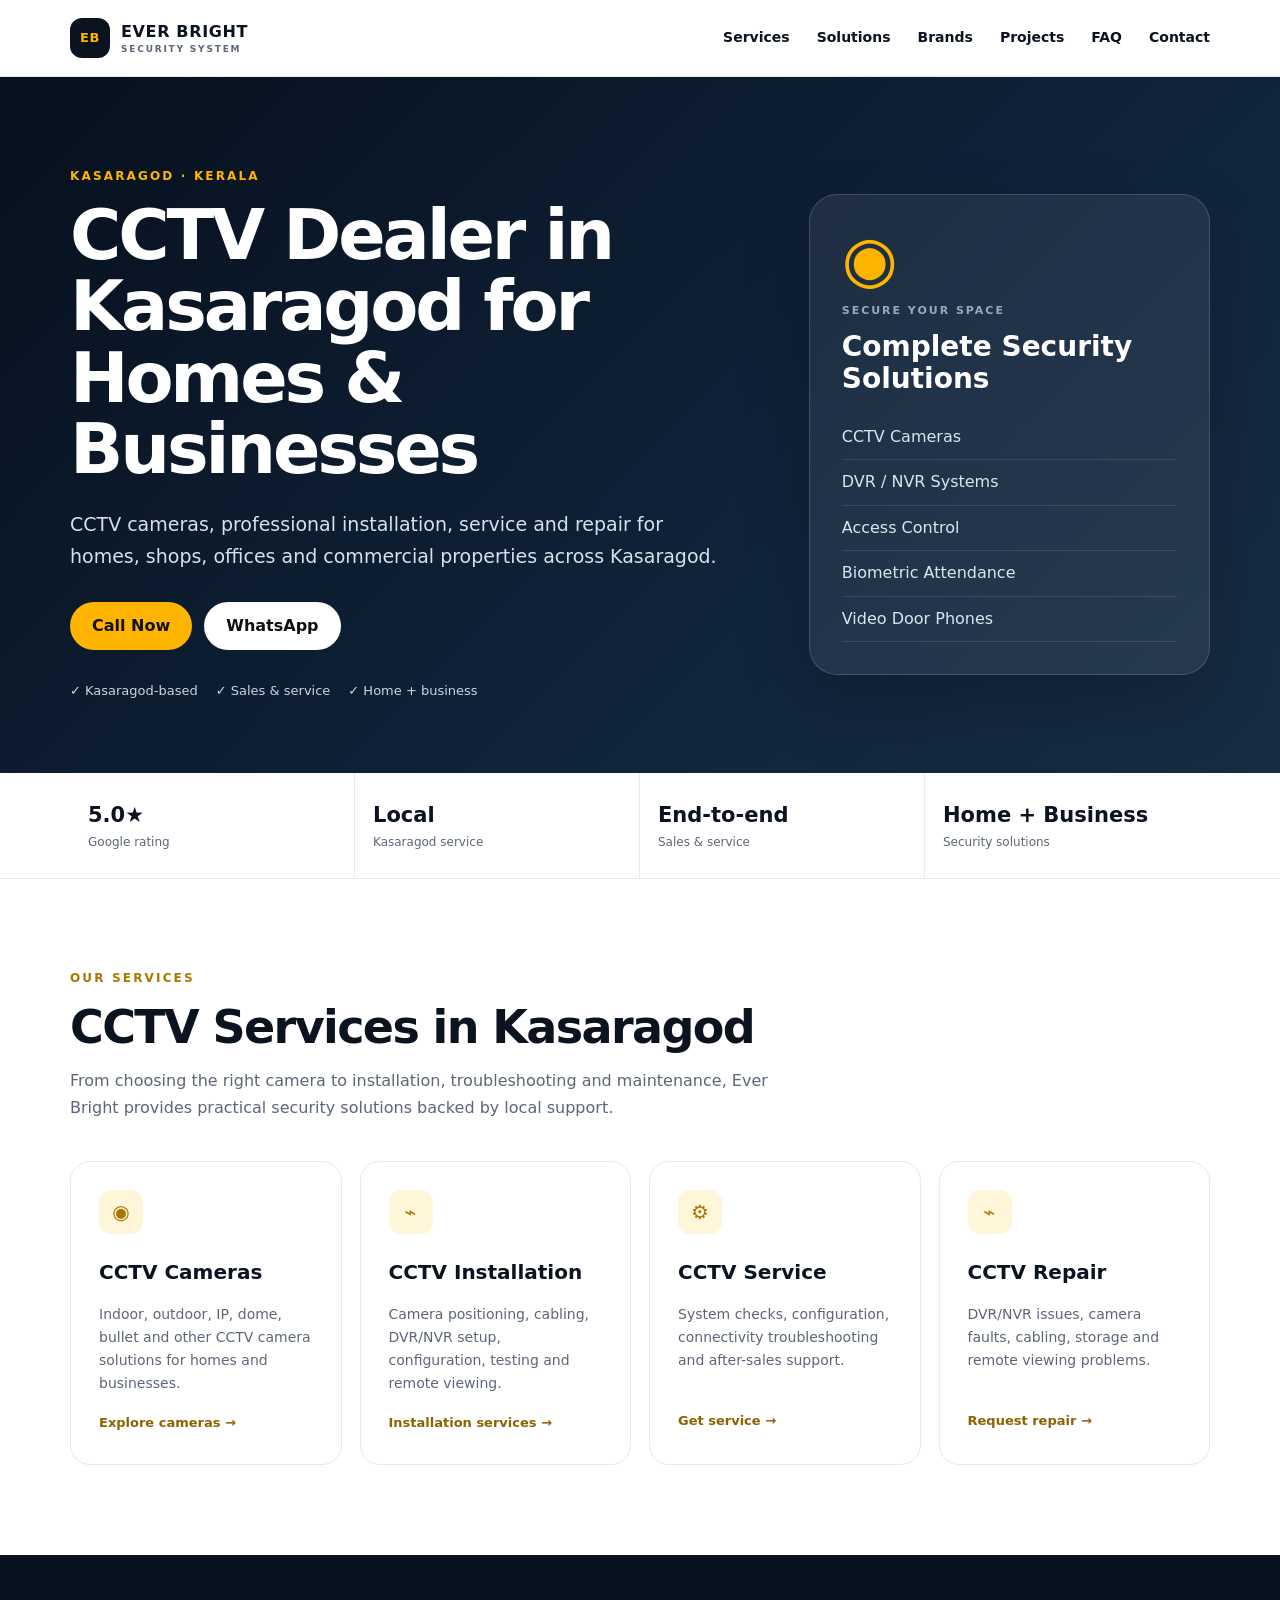
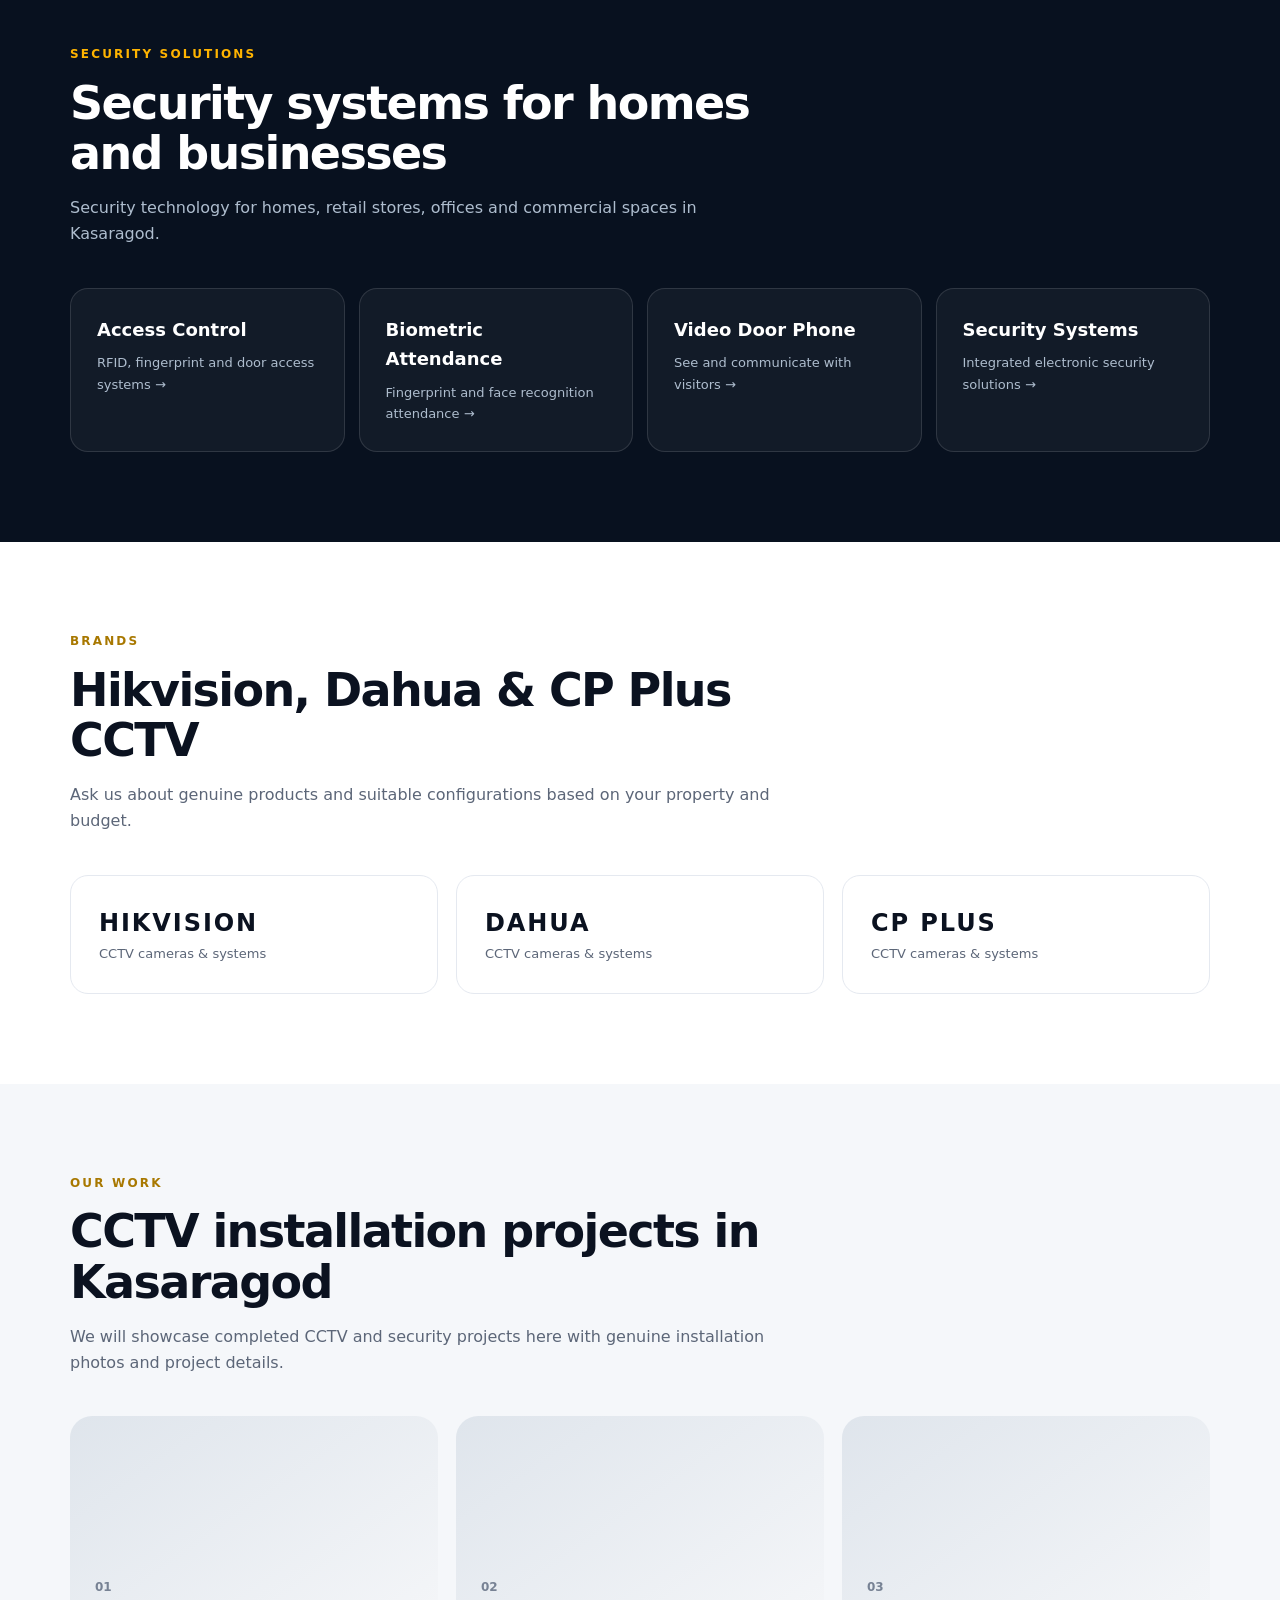
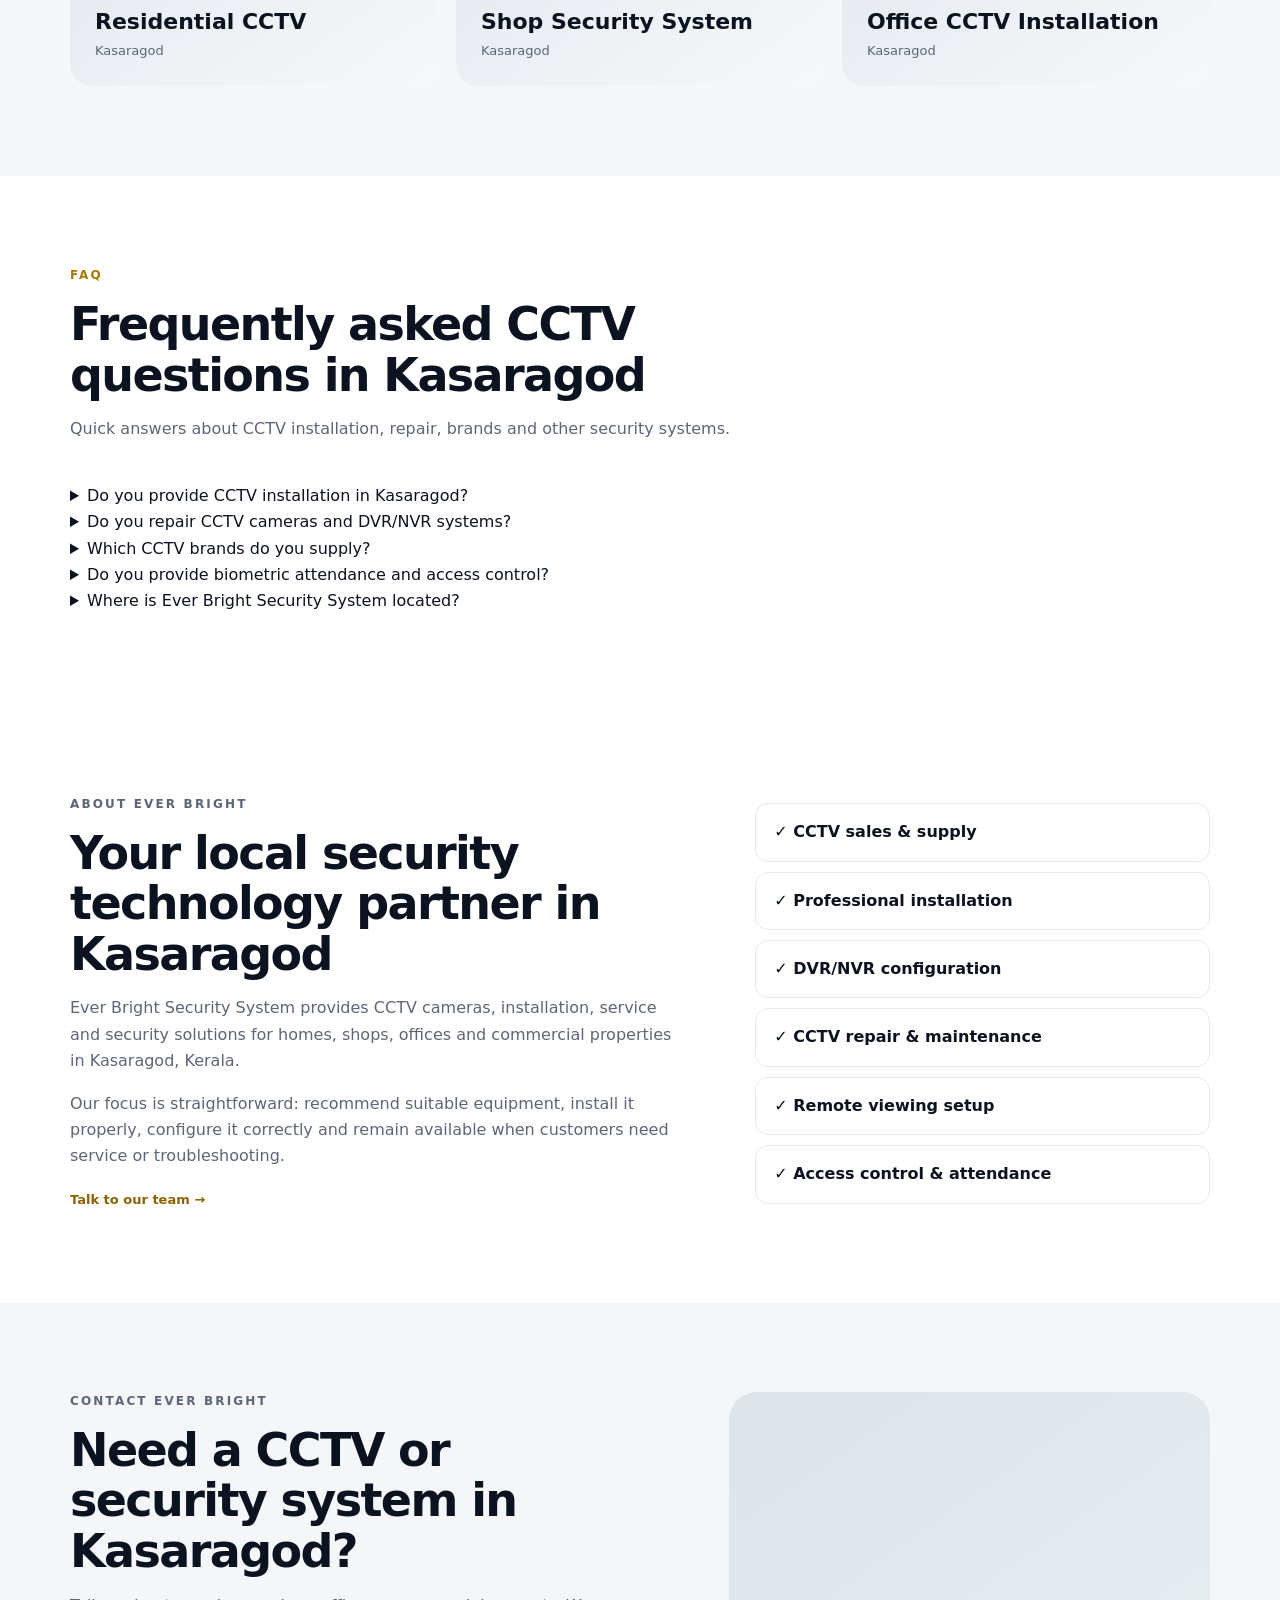
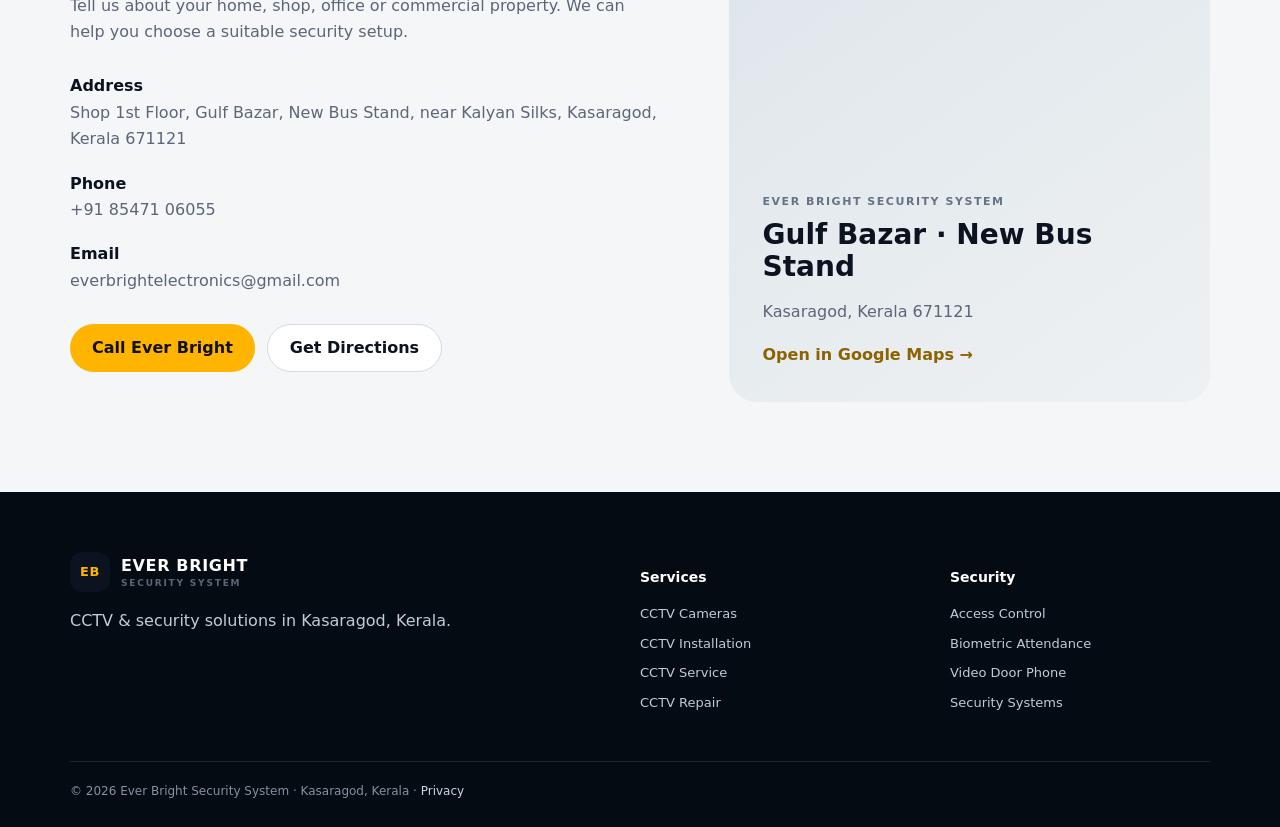
==== commit 320c2615: "Strengthen homepage local SEO and FAQ content" ====
--- a/index.html
+++ b/index.html
@@ -2,22 +2,25 @@
 <html lang="en-IN">
 <head>
 <meta charset="utf-8"><meta name="viewport" content="width=device-width, initial-scale=1">
-<title>CCTV Dealer & Security System Supplier in Kasaragod | Ever Bright</title>
-<meta name="description" content="Ever Bright Security System is a CCTV dealer and security system supplier in Kasaragod, Kerala. CCTV cameras, installation, service, repair, access control, biometric attendance and video door phones.">
+<title>CCTV Dealer in Kasaragod | CCTV Camera & Security Systems | Ever Bright</title>
+<meta name="description" content="Ever Bright Security System is a CCTV dealer in Kasaragod, Kerala offering CCTV cameras, installation, service, repair, access control, biometric attendance and video door phones for homes and businesses.">
 <meta name="robots" content="index,follow"><link rel="canonical" href="https://everbrightsolution.in/">
-<meta property="og:title" content="Ever Bright Security System | CCTV Dealer in Kasaragod"><meta property="og:description" content="CCTV cameras, installation, service, repair and security systems for homes, shops, offices and commercial properties in Kasaragod."><meta property="og:type" content="website"><meta property="og:url" content="https://everbrightsolution.in/">
+<meta property="og:title" content="CCTV Dealer in Kasaragod | Ever Bright Security System"><meta property="og:description" content="CCTV cameras, installation, service, repair and security systems for homes, shops, offices and commercial properties in Kasaragod."><meta property="og:type" content="website"><meta property="og:url" content="https://everbrightsolution.in/">
 <link rel="stylesheet" href="css/style.css">
-<script type="application/ld+json">{"@context":"https://schema.org","@type":"LocalBusiness","name":"Ever Bright Security System","url":"https://everbrightsolution.in/","telephone":"+91-8547106055","email":"everbrightelectronics@gmail.com","description":"CCTV dealer, security system supplier, CCTV installation, service and repair in Kasaragod, Kerala.","address":{"@type":"PostalAddress","streetAddress":"Shop 1st Floor, Gulf Bazar, New Bus Stand, near Kalyan Silks","addressLocality":"Kasaragod","addressRegion":"Kerala","postalCode":"671121","addressCountry":"IN"},"areaServed":{"@type":"City","name":"Kasaragod"},"sameAs":["https://www.instagram.com/everbright_55/"]}</script>
+<script type="application/ld+json">{"@context":"https://schema.org","@type":"LocalBusiness","name":"Ever Bright Security System","url":"https://everbrightsolution.in/","telephone":"+91-8547106055","email":"everbrightelectronics@gmail.com","description":"CCTV dealer and security system supplier in Kasaragod, Kerala, providing CCTV cameras, installation, service, repair and electronic security solutions.","address":{"@type":"PostalAddress","streetAddress":"Shop 1st Floor, Gulf Bazar, New Bus Stand, near Kalyan Silks","addressLocality":"Kasaragod","addressRegion":"Kerala","postalCode":"671121","addressCountry":"IN"},"areaServed":{"@type":"City","name":"Kasaragod"},"sameAs":["https://www.instagram.com/everbright_55/"],"knowsAbout":["CCTV cameras","CCTV installation","CCTV repair","CCTV service","DVR","NVR","access control systems","biometric attendance systems","video door phones","security systems"]}</script>
+<script type="application/ld+json">{"@context":"https://schema.org","@type":"WebSite","name":"Ever Bright Security System","url":"https://everbrightsolution.in/","inLanguage":"en-IN"}</script>
+<script type="application/ld+json">{"@context":"https://schema.org","@type":"FAQPage","mainEntity":[{"@type":"Question","name":"Do you provide CCTV installation in Kasaragod?","acceptedAnswer":{"@type":"Answer","text":"Yes. Ever Bright Security System provides CCTV installation in Kasaragod for homes, shops, offices and commercial properties, including camera positioning, cabling, DVR/NVR configuration and testing."}},{"@type":"Question","name":"Do you repair CCTV cameras and DVR/NVR systems in Kasaragod?","acceptedAnswer":{"@type":"Answer","text":"Yes. We provide CCTV service and repair in Kasaragod for camera faults, DVR/NVR problems, cabling, storage, network connectivity and remote viewing issues."}},{"@type":"Question","name":"Which CCTV brands do you supply?","acceptedAnswer":{"@type":"Answer","text":"We provide CCTV solutions from brands such as Hikvision, Dahua and CP Plus, subject to product availability and the requirements of the installation."}},{"@type":"Question","name":"Do you provide biometric attendance and access control systems?","acceptedAnswer":{"@type":"Answer","text":"Yes. We provide biometric attendance, fingerprint and face recognition attendance systems, as well as access control solutions for homes and businesses in Kasaragod."}},{"@type":"Question","name":"Where is Ever Bright Security System located?","acceptedAnswer":{"@type":"Answer","text":"Ever Bright Security System is located at Shop 1st Floor, Gulf Bazar, New Bus Stand, near Kalyan Silks, Kasaragod, Kerala 671121."}}]}</script>
 </head>
 <body>
-<header class="site-header"><div class="container nav-wrap"><a class="brand" href="index.html" aria-label="Ever Bright Security System home"><span class="brand-mark">EB</span><span>EVER BRIGHT<small>SECURITY SYSTEM</small></span></a><button class="menu-toggle" aria-label="Open menu">☰</button><nav class="nav" aria-label="Main navigation"><a href="#services">Services</a><a href="#solutions">Solutions</a><a href="#brands">Brands</a><a href="#projects">Projects</a><a href="#about">About</a><a href="#contact">Contact</a></nav></div></header>
+<header class="site-header"><div class="container nav-wrap"><a class="brand" href="index.html" aria-label="Ever Bright Security System home"><span class="brand-mark">EB</span><span>EVER BRIGHT<small>SECURITY SYSTEM</small></span></a><button class="menu-toggle" aria-label="Open menu">☰</button><nav class="nav" aria-label="Main navigation"><a href="#services">Services</a><a href="#solutions">Solutions</a><a href="#brands">Brands</a><a href="#projects">Projects</a><a href="#faq">FAQ</a><a href="#contact">Contact</a></nav></div></header>
 <main>
-<section class="hero"><div class="container hero-grid"><div><p class="eyebrow">KASARAGOD · KERALA</p><h1>CCTV Dealer &amp; Security System Supplier in Kasaragod</h1><p class="hero-copy">CCTV cameras, professional installation, service and repair for homes, shops, offices and commercial properties across Kasaragod.</p><div class="actions"><a class="btn primary" href="tel:+918547106055">Call Now</a><a class="btn light" href="https://wa.me/918547106055?text=Hello%20Ever%20Bright%2C%20I%20need%20a%20CCTV%20or%20security%20system%20quotation." target="_blank" rel="noopener">WhatsApp</a></div><div class="trust-row"><span>✓ Kasaragod-based</span><span>✓ Sales &amp; service</span><span>✓ Home + business</span></div></div><div class="hero-card"><div class="camera-icon">◉</div><p>SECURE YOUR SPACE</p><h2>Complete Security Solutions</h2><ul><li>CCTV Cameras</li><li>DVR / NVR Systems</li><li>Access Control</li><li>Biometric Attendance</li><li>Video Door Phones</li></ul></div></div></section>
+<section class="hero"><div class="container hero-grid"><div><p class="eyebrow">KASARAGOD · KERALA</p><h1>CCTV Dealer in Kasaragod for Homes &amp; Businesses</h1><p class="hero-copy">CCTV cameras, professional installation, service and repair for homes, shops, offices and commercial properties across Kasaragod.</p><div class="actions"><a class="btn primary" href="tel:+918547106055">Call Now</a><a class="btn light" href="https://wa.me/918547106055?text=Hello%20Ever%20Bright%2C%20I%20need%20a%20CCTV%20or%20security%20system%20quotation." target="_blank" rel="noopener">WhatsApp</a></div><div class="trust-row"><span>✓ Kasaragod-based</span><span>✓ Sales &amp; service</span><span>✓ Home + business</span></div></div><div class="hero-card"><div class="camera-icon">◉</div><p>SECURE YOUR SPACE</p><h2>Complete Security Solutions</h2><ul><li>CCTV Cameras</li><li>DVR / NVR Systems</li><li>Access Control</li><li>Biometric Attendance</li><li>Video Door Phones</li></ul></div></div></section>
 <section class="stats"><div class="container stats-grid"><div><strong>5.0★</strong><span>Google rating</span></div><div><strong>Local</strong><span>Kasaragod service</span></div><div><strong>End-to-end</strong><span>Sales &amp; service</span></div><div><strong>Home + Business</strong><span>Security solutions</span></div></div></section>
 <section id="services" class="section"><div class="container"><div class="section-head"><p class="eyebrow">OUR SERVICES</p><h2>CCTV Services in Kasaragod</h2><p>From choosing the right camera to installation, troubleshooting and maintenance, Ever Bright provides practical security solutions backed by local support.</p></div><div class="cards"><a class="card" href="pages/cctv-cameras-kasaragod.html"><span class="icon">◉</span><h3>CCTV Cameras</h3><p>Indoor, outdoor, IP, dome, bullet and other CCTV camera solutions for homes and businesses.</p><span class="arrow">Explore cameras →</span></a><a class="card" href="pages/cctv-installation-kasaragod.html"><span class="icon">⌁</span><h3>CCTV Installation</h3><p>Camera positioning, cabling, DVR/NVR setup, configuration, testing and remote viewing.</p><span class="arrow">Installation services →</span></a><a class="card" href="pages/cctv-service-kasaragod.html"><span class="icon">⚙</span><h3>CCTV Service</h3><p>System checks, configuration, connectivity troubleshooting and after-sales support.</p><span class="arrow">Get service →</span></a><a class="card" href="pages/cctv-repair-kasaragod.html"><span class="icon">⌁</span><h3>CCTV Repair</h3><p>DVR/NVR issues, camera faults, cabling, storage and remote viewing problems.</p><span class="arrow">Request repair →</span></a></div></div></section>
 <section id="solutions" class="section dark"><div class="container"><div class="section-head"><p class="eyebrow">SECURITY SOLUTIONS</p><h2>Security systems for homes and businesses</h2><p>Security technology for homes, retail stores, offices and commercial spaces in Kasaragod.</p></div><div class="solution-grid"><a href="pages/access-control-kasaragod.html"><strong>Access Control</strong><span>RFID, fingerprint and door access systems →</span></a><a href="pages/biometric-attendance-kasaragod.html"><strong>Biometric Attendance</strong><span>Fingerprint and face recognition attendance →</span></a><a href="pages/video-door-phone-kasaragod.html"><strong>Video Door Phone</strong><span>See and communicate with visitors →</span></a><a href="pages/security-systems-kasaragod.html"><strong>Security Systems</strong><span>Integrated electronic security solutions →</span></a></div></div></section>
 <section id="brands" class="section"><div class="container"><div class="section-head"><p class="eyebrow">BRANDS</p><h2>Hikvision, Dahua &amp; CP Plus CCTV</h2><p>Ask us about genuine products and suitable configurations based on your property and budget.</p></div><div class="brand-grid"><a href="pages/hikvision-cctv-kasaragod.html"><strong>HIKVISION</strong><span>CCTV cameras &amp; systems</span></a><a href="pages/dahua-cctv-kasaragod.html"><strong>DAHUA</strong><span>CCTV cameras &amp; systems</span></a><a href="pages/cp-plus-cctv-kasaragod.html"><strong>CP PLUS</strong><span>CCTV cameras &amp; systems</span></a></div></div></section>
 <section id="projects" class="section soft"><div class="container"><div class="section-head"><p class="eyebrow">OUR WORK</p><h2>CCTV installation projects in Kasaragod</h2><p>We will showcase completed CCTV and security projects here with genuine installation photos and project details.</p></div><div class="project-grid"><div class="project-placeholder"><span>01</span><h3>Residential CCTV</h3><p>Kasaragod</p></div><div class="project-placeholder"><span>02</span><h3>Shop Security System</h3><p>Kasaragod</p></div><div class="project-placeholder"><span>03</span><h3>Office CCTV Installation</h3><p>Kasaragod</p></div></div></div></section>
+<section id="faq" class="section"><div class="container"><div class="section-head"><p class="eyebrow">FAQ</p><h2>Frequently asked CCTV questions in Kasaragod</h2><p>Quick answers about CCTV installation, repair, brands and other security systems.</p></div><div class="faq-list"><details><summary>Do you provide CCTV installation in Kasaragod?</summary><p>Yes. We install CCTV systems for homes, shops, offices and commercial properties, including camera positioning, cabling, DVR/NVR configuration and testing.</p></details><details><summary>Do you repair CCTV cameras and DVR/NVR systems?</summary><p>Yes. We provide CCTV service and repair for camera faults, DVR/NVR problems, cabling, storage, network connectivity and remote viewing issues.</p></details><details><summary>Which CCTV brands do you supply?</summary><p>We provide CCTV solutions from brands such as Hikvision, Dahua and CP Plus, subject to availability and the requirements of the installation.</p></details><details><summary>Do you provide biometric attendance and access control?</summary><p>Yes. We provide biometric attendance, fingerprint and face recognition attendance systems, along with access control solutions for homes and businesses.</p></details><details><summary>Where is Ever Bright Security System located?</summary><p>Shop 1st Floor, Gulf Bazar, New Bus Stand, near Kalyan Silks, Kasaragod, Kerala 671121.</p></details></div></div></section>
 <section id="about" class="section"><div class="container about-grid"><div><p class="eyebrow">ABOUT EVER BRIGHT</p><h2>Your local security technology partner in Kasaragod</h2><p>Ever Bright Security System provides CCTV cameras, installation, service and security solutions for homes, shops, offices and commercial properties in Kasaragod, Kerala.</p><p>Our focus is straightforward: recommend suitable equipment, install it properly, configure it correctly and remain available when customers need service or troubleshooting.</p><a class="text-link" href="#contact">Talk to our team →</a></div><div class="check-list"><div>✓ CCTV sales &amp; supply</div><div>✓ Professional installation</div><div>✓ DVR/NVR configuration</div><div>✓ CCTV repair &amp; maintenance</div><div>✓ Remote viewing setup</div><div>✓ Access control &amp; attendance</div></div></div></section>
 <section id="contact" class="contact-section"><div class="container contact-grid"><div><p class="eyebrow">CONTACT EVER BRIGHT</p><h2>Need a CCTV or security system in Kasaragod?</h2><p>Tell us about your home, shop, office or commercial property. We can help you choose a suitable security setup.</p><div class="contact-details"><p><strong>Address</strong><br>Shop 1st Floor, Gulf Bazar, New Bus Stand, near Kalyan Silks, Kasaragod, Kerala 671121</p><p><strong>Phone</strong><br><a href="tel:+918547106055">+91 85471 06055</a></p><p><strong>Email</strong><br><a href="mailto:everbrightelectronics@gmail.com">everbrightelectronics@gmail.com</a></p></div><div class="actions"><a class="btn primary" href="tel:+918547106055">Call Ever Bright</a><a class="btn outline" href="https://www.google.com/maps/search/?api=1&amp;query=Ever+Bright+Security+System+Kasaragod" target="_blank" rel="noopener">Get Directions</a></div></div><div class="map-card"><span>EVER BRIGHT SECURITY SYSTEM</span><strong>Gulf Bazar · New Bus Stand</strong><p>Kasaragod, Kerala 671121</p><a href="https://www.google.com/maps/search/?api=1&amp;query=Ever+Bright+Security+System+Kasaragod" target="_blank" rel="noopener">Open in Google Maps →</a></div></div></section>
 </main>
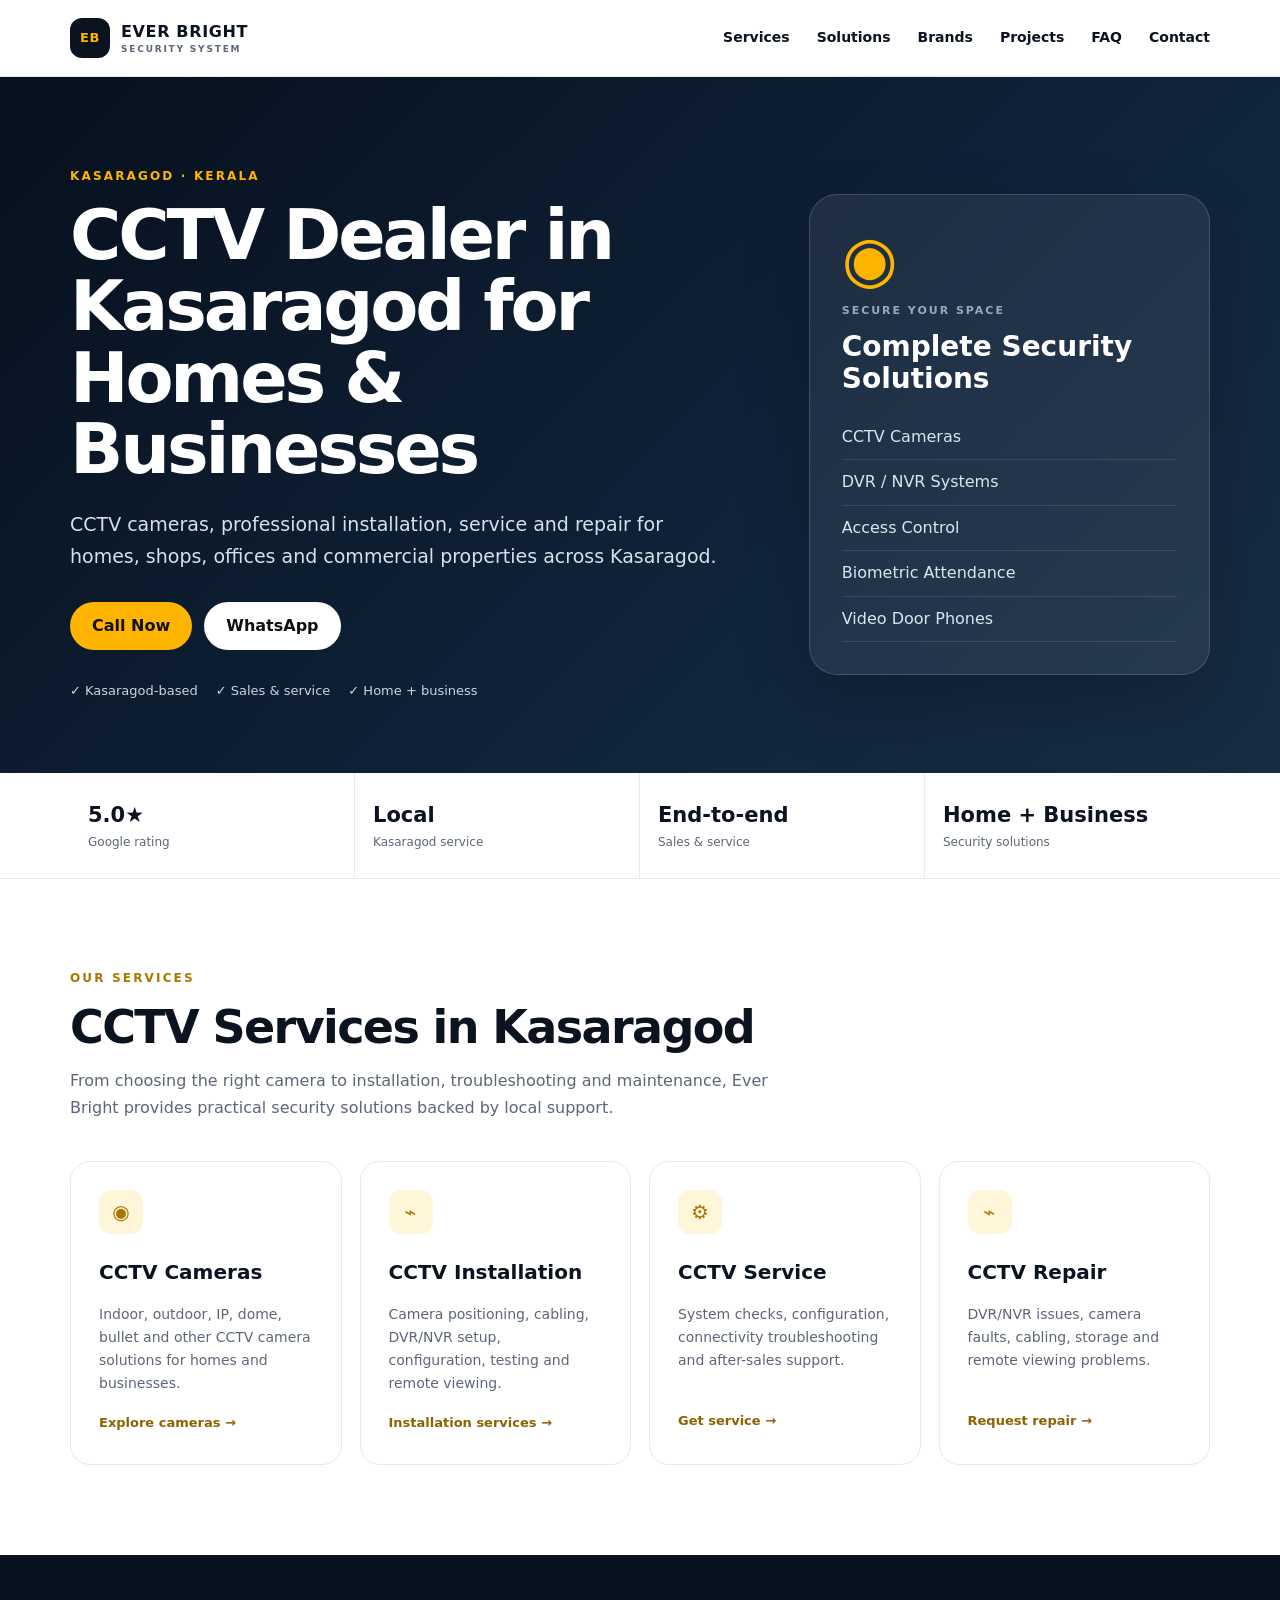
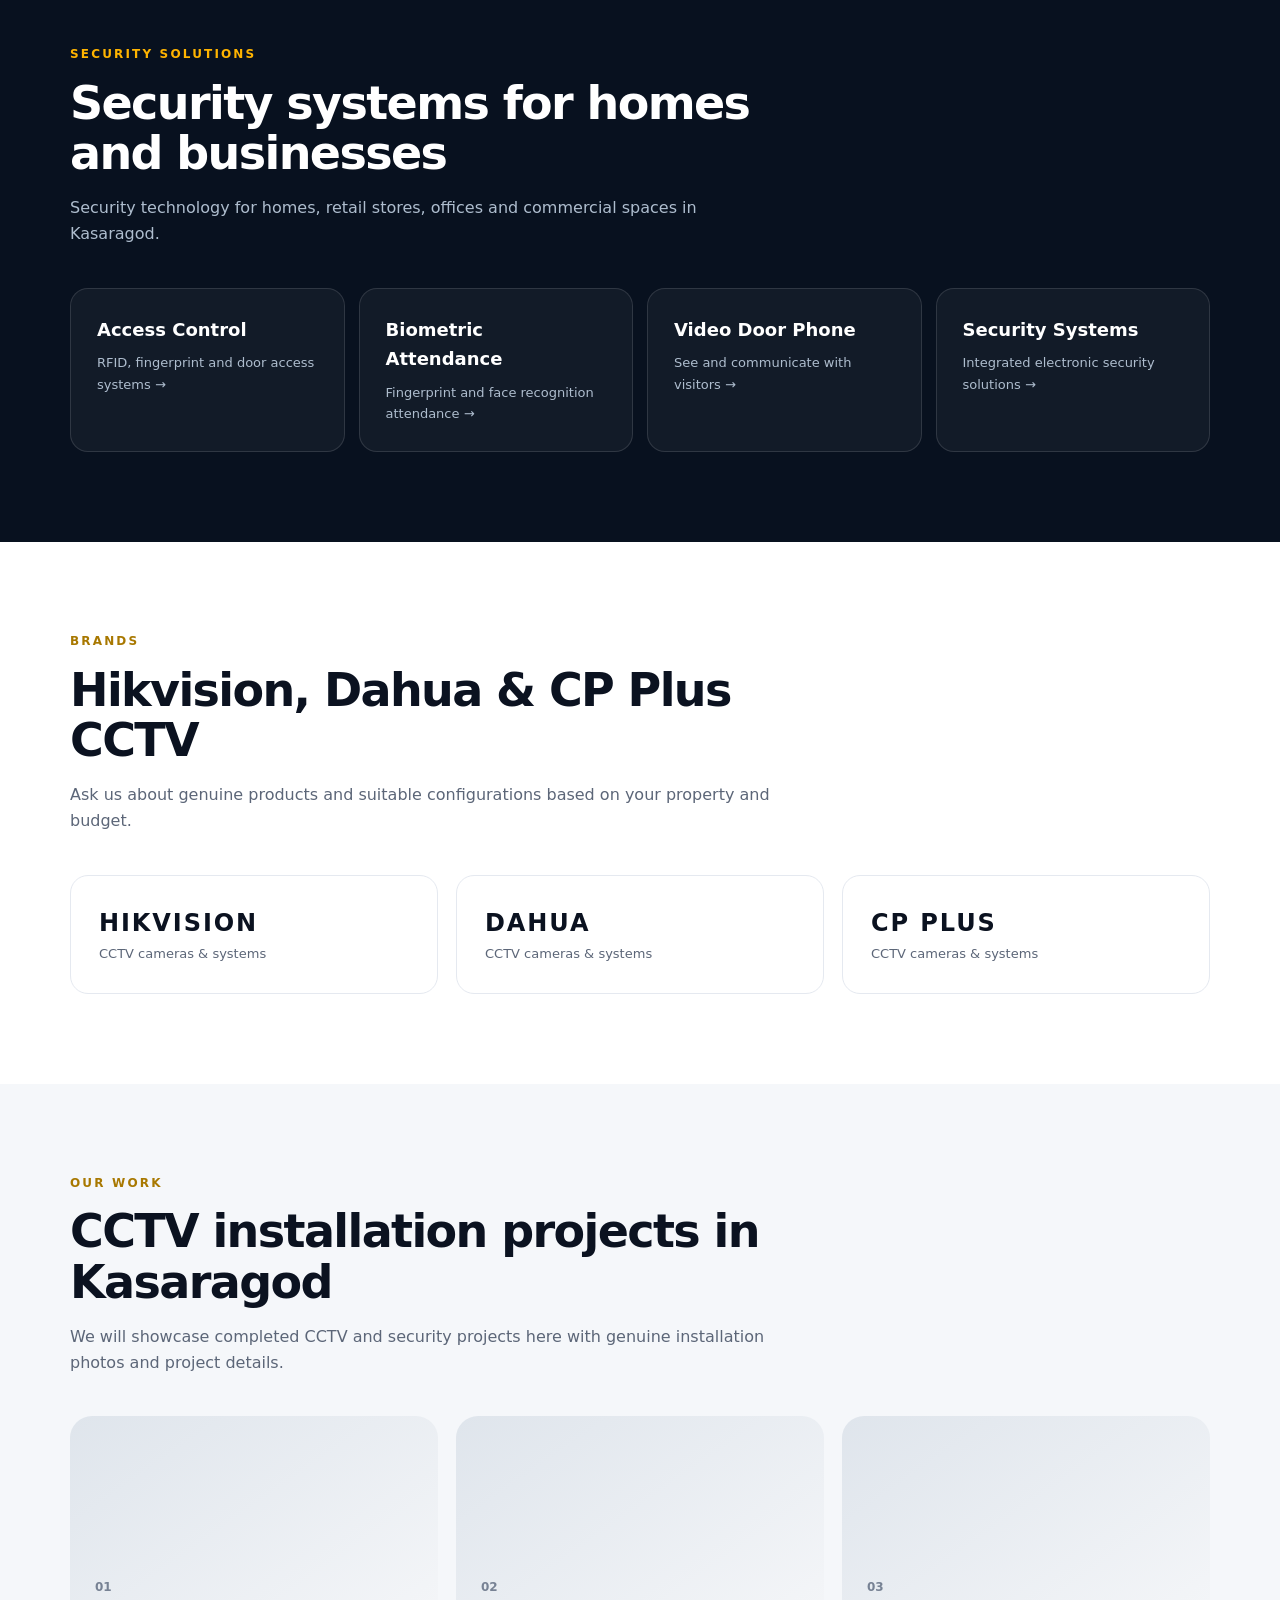
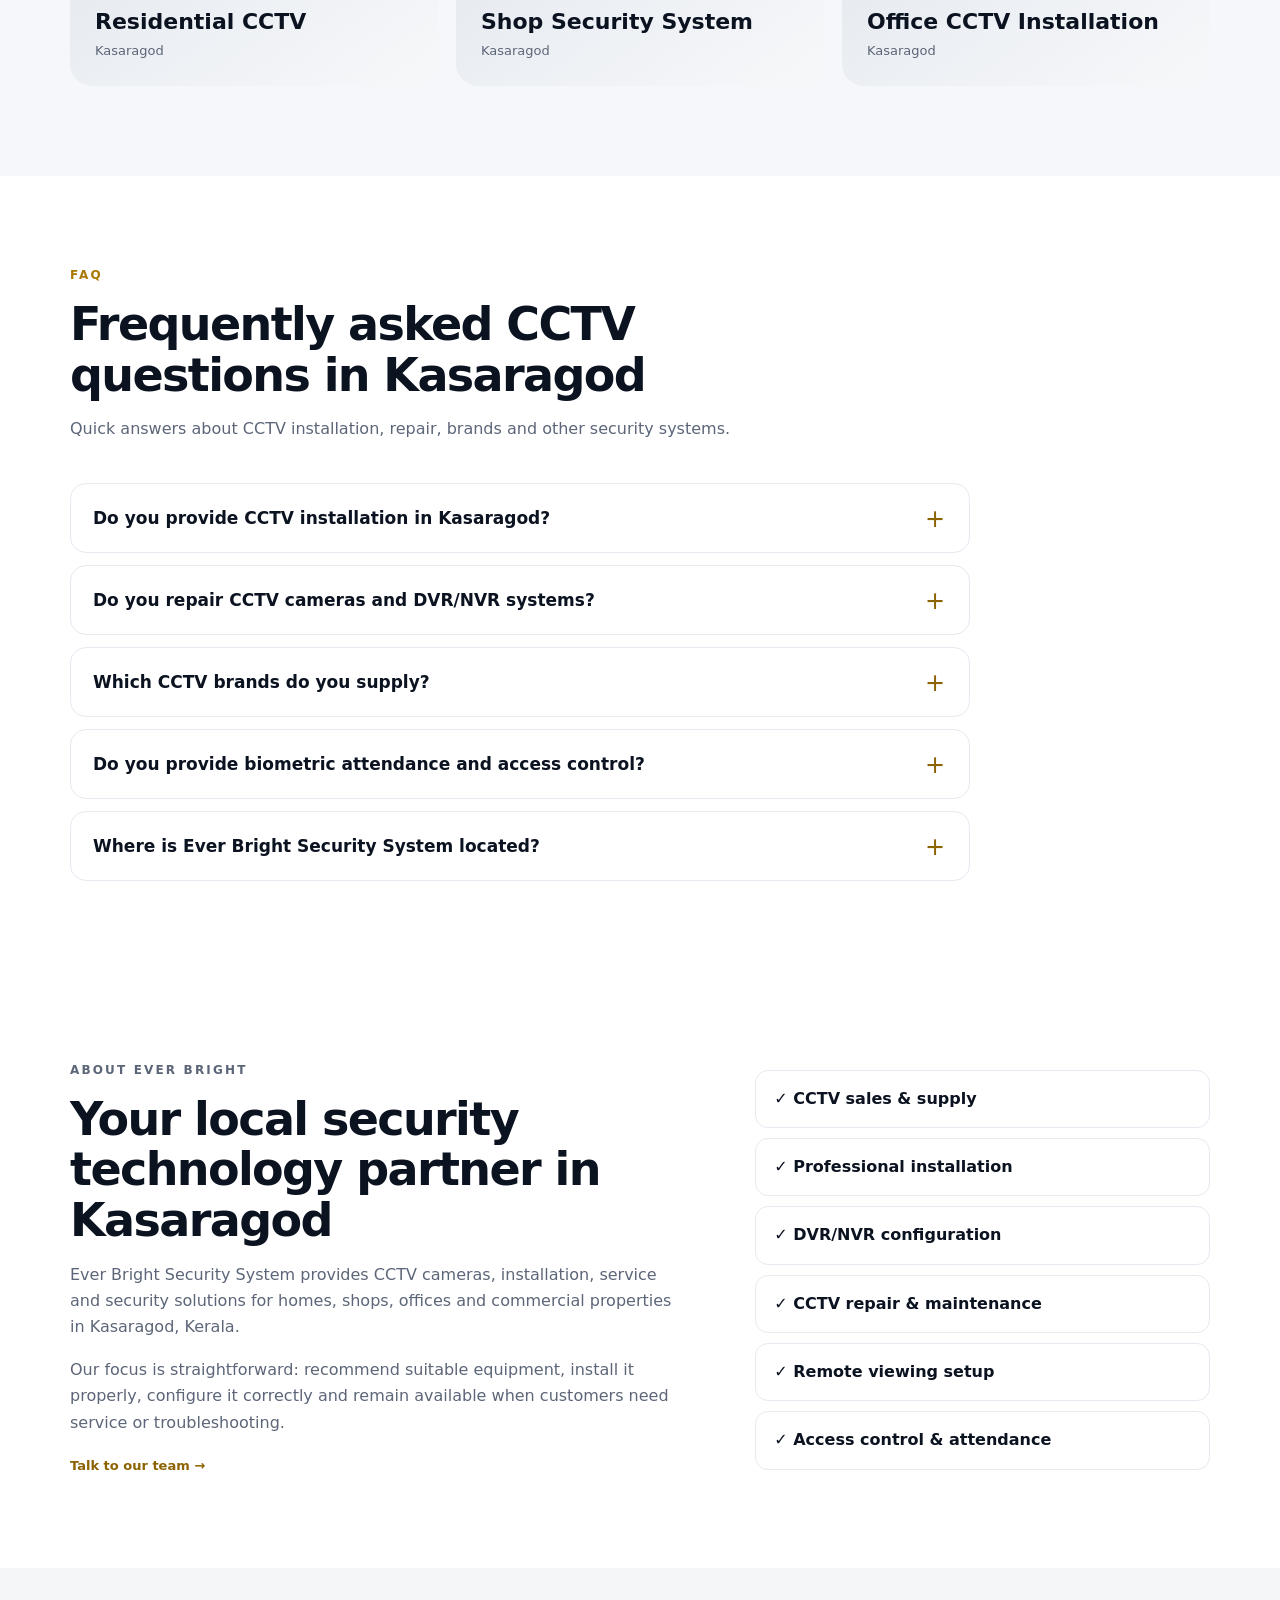
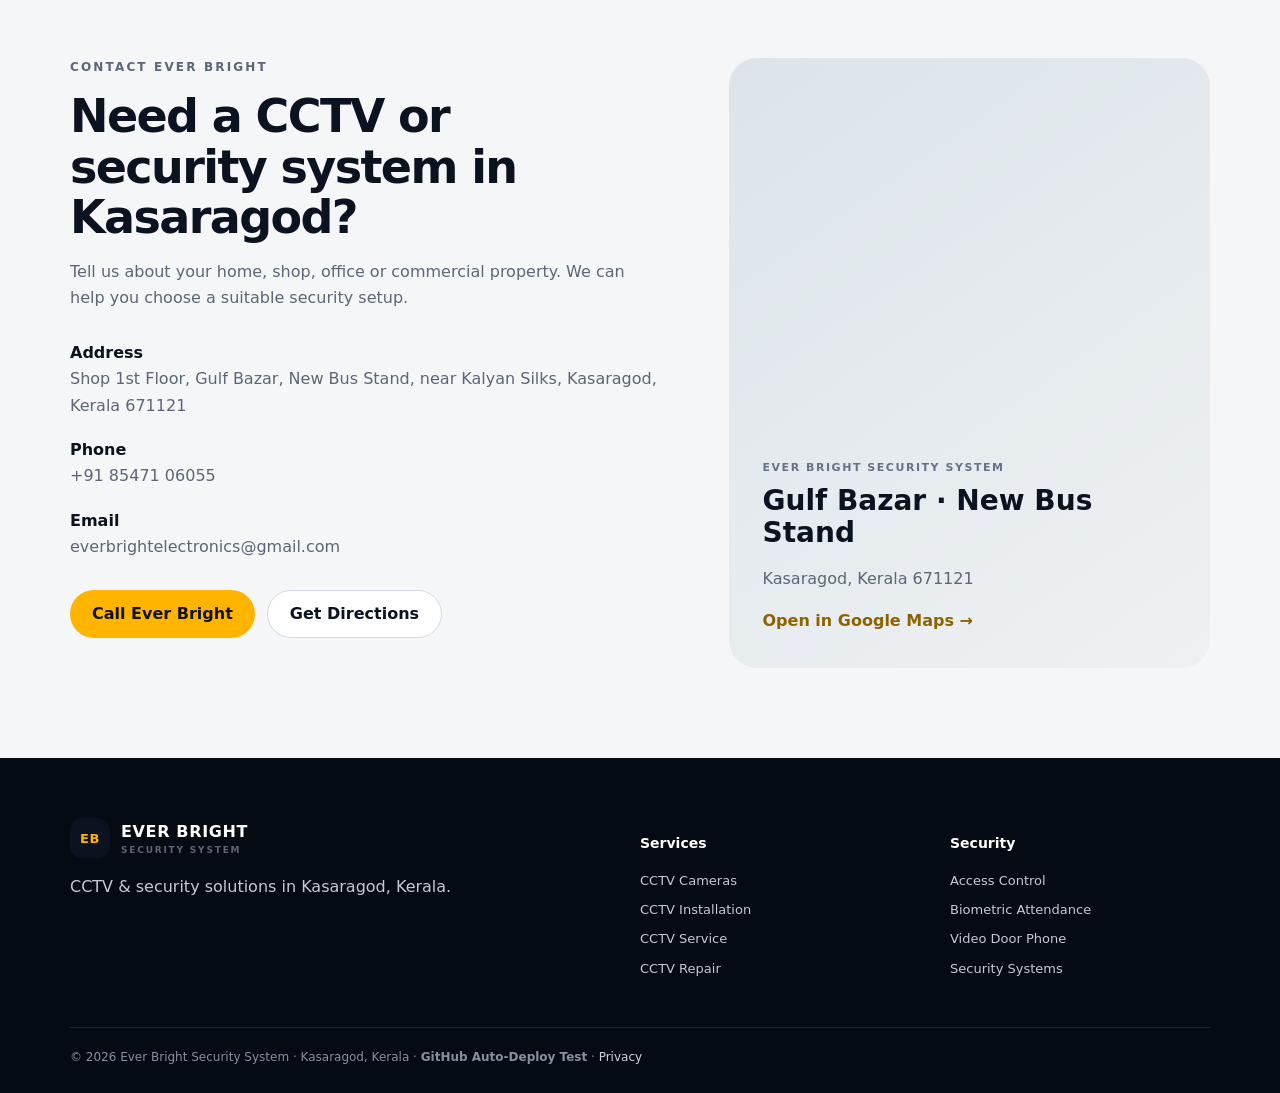
==== commit 04f0aa68: "Test Cloudflare auto deployment" ====
--- a/index.html
+++ b/index.html
@@ -24,6 +24,6 @@
 <section id="about" class="section"><div class="container about-grid"><div><p class="eyebrow">ABOUT EVER BRIGHT</p><h2>Your local security technology partner in Kasaragod</h2><p>Ever Bright Security System provides CCTV cameras, installation, service and security solutions for homes, shops, offices and commercial properties in Kasaragod, Kerala.</p><p>Our focus is straightforward: recommend suitable equipment, install it properly, configure it correctly and remain available when customers need service or troubleshooting.</p><a class="text-link" href="#contact">Talk to our team →</a></div><div class="check-list"><div>✓ CCTV sales &amp; supply</div><div>✓ Professional installation</div><div>✓ DVR/NVR configuration</div><div>✓ CCTV repair &amp; maintenance</div><div>✓ Remote viewing setup</div><div>✓ Access control &amp; attendance</div></div></div></section>
 <section id="contact" class="contact-section"><div class="container contact-grid"><div><p class="eyebrow">CONTACT EVER BRIGHT</p><h2>Need a CCTV or security system in Kasaragod?</h2><p>Tell us about your home, shop, office or commercial property. We can help you choose a suitable security setup.</p><div class="contact-details"><p><strong>Address</strong><br>Shop 1st Floor, Gulf Bazar, New Bus Stand, near Kalyan Silks, Kasaragod, Kerala 671121</p><p><strong>Phone</strong><br><a href="tel:+918547106055">+91 85471 06055</a></p><p><strong>Email</strong><br><a href="mailto:everbrightelectronics@gmail.com">everbrightelectronics@gmail.com</a></p></div><div class="actions"><a class="btn primary" href="tel:+918547106055">Call Ever Bright</a><a class="btn outline" href="https://www.google.com/maps/search/?api=1&amp;query=Ever+Bright+Security+System+Kasaragod" target="_blank" rel="noopener">Get Directions</a></div></div><div class="map-card"><span>EVER BRIGHT SECURITY SYSTEM</span><strong>Gulf Bazar · New Bus Stand</strong><p>Kasaragod, Kerala 671121</p><a href="https://www.google.com/maps/search/?api=1&amp;query=Ever+Bright+Security+System+Kasaragod" target="_blank" rel="noopener">Open in Google Maps →</a></div></div></section>
 </main>
-<footer><div class="container footer-grid"><div><a class="brand footer-brand" href="index.html"><span class="brand-mark">EB</span><span>EVER BRIGHT<small>SECURITY SYSTEM</small></span></a><p>CCTV &amp; security solutions in Kasaragod, Kerala.</p></div><div><h3>Services</h3><a href="pages/cctv-cameras-kasaragod.html">CCTV Cameras</a><a href="pages/cctv-installation-kasaragod.html">CCTV Installation</a><a href="pages/cctv-service-kasaragod.html">CCTV Service</a><a href="pages/cctv-repair-kasaragod.html">CCTV Repair</a></div><div><h3>Security</h3><a href="pages/access-control-kasaragod.html">Access Control</a><a href="pages/biometric-attendance-kasaragod.html">Biometric Attendance</a><a href="pages/video-door-phone-kasaragod.html">Video Door Phone</a><a href="pages/security-systems-kasaragod.html">Security Systems</a></div></div><div class="container copyright">© 2026 Ever Bright Security System · Kasaragod, Kerala · <a href="privacy.html">Privacy</a></div></footer>
+<footer><div class="container footer-grid"><div><a class="brand footer-brand" href="index.html"><span class="brand-mark">EB</span><span>EVER BRIGHT<small>SECURITY SYSTEM</small></span></a><p>CCTV &amp; security solutions in Kasaragod, Kerala.</p></div><div><h3>Services</h3><a href="pages/cctv-cameras-kasaragod.html">CCTV Cameras</a><a href="pages/cctv-installation-kasaragod.html">CCTV Installation</a><a href="pages/cctv-service-kasaragod.html">CCTV Service</a><a href="pages/cctv-repair-kasaragod.html">CCTV Repair</a></div><div><h3>Security</h3><a href="pages/access-control-kasaragod.html">Access Control</a><a href="pages/biometric-attendance-kasaragod.html">Biometric Attendance</a><a href="pages/video-door-phone-kasaragod.html">Video Door Phone</a><a href="pages/security-systems-kasaragod.html">Security Systems</a></div></div><div class="container copyright">© 2026 Ever Bright Security System · Kasaragod, Kerala · <strong>GitHub Auto-Deploy Test</strong> · <a href="privacy.html">Privacy</a></div></footer>
 <script src="js/script.js"></script>
 </body></html>
--- a/css/style.css
+++ b/css/style.css
@@ -1 +1 @@
-:root{--ink:#0b1220;--muted:#5c6678;--line:#e5e9f0;--soft:#f5f7fa;--accent:#ffb400;--dark:#08111f;--white:#fff;--radius:20px}*{box-sizing:border-box}html{scroll-behavior:smooth}body{margin:0;font-family:Inter,ui-sans-serif,system-ui,-apple-system,BlinkMacSystemFont,"Segoe UI",sans-serif;color:var(--ink);line-height:1.65;background:#fff}a{color:inherit;text-decoration:none}.container{width:min(1140px,92%);margin:auto}.site-header{position:sticky;top:0;z-index:50;background:rgba(255,255,255,.94);backdrop-filter:blur(14px);border-bottom:1px solid var(--line)}.nav-wrap{height:76px;display:flex;align-items:center;justify-content:space-between}.brand{display:flex;align-items:center;gap:11px;font-weight:900;letter-spacing:.04em}.brand small{display:block;font-size:9px;letter-spacing:.2em;color:var(--muted);margin-top:-3px}.brand-mark{width:40px;height:40px;border-radius:12px;display:grid;place-items:center;background:var(--ink);color:var(--accent);font-size:13px}.nav{display:flex;gap:27px;font-size:14px;font-weight:700}.nav a:hover,.text-link:hover{color:#9b6b00}.menu-toggle{display:none;border:0;background:none;font-size:25px}.hero{background:linear-gradient(135deg,#07101d 0%,#10243b 65%,#182d43 100%);color:#fff;padding:90px 0 72px;overflow:hidden}.hero-grid{display:grid;grid-template-columns:1.25fr .75fr;gap:70px;align-items:center}.eyebrow{font-size:12px;font-weight:900;letter-spacing:.18em;color:#a87800;margin:0 0 13px}.hero .eyebrow{color:var(--accent)}h1{font-size:clamp(42px,6vw,70px);line-height:1.02;letter-spacing:-.045em;margin:0 0 24px;max-width:780px}.hero-copy{font-size:19px;color:#d8e0ea;max-width:700px}.actions{display:flex;gap:12px;flex-wrap:wrap;margin:30px 0}.btn{display:inline-flex;align-items:center;justify-content:center;min-height:48px;padding:0 22px;border-radius:999px;font-weight:850}.btn.primary{background:var(--accent);color:#111}.btn.light{background:#fff;color:#111}.btn.outline{border:1px solid #d4dae3;background:#fff}.trust-row{display:flex;flex-wrap:wrap;gap:18px;color:#cbd5e1;font-size:13px}.hero-card{border:1px solid rgba(255,255,255,.15);background:rgba(255,255,255,.07);padding:32px;border-radius:28px;box-shadow:0 30px 70px rgba(0,0,0,.2)}.camera-icon{font-size:64px;color:var(--accent);line-height:1}.hero-card p{font-size:11px;letter-spacing:.18em;font-weight:900;color:#9aa9ba}.hero-card h2{font-size:28px;line-height:1.15;margin:8px 0 20px}.hero-card ul{padding:0;margin:0;list-style:none;color:#dce5ee}.hero-card li{padding:9px 0;border-bottom:1px solid rgba(255,255,255,.1)}.stats{border-bottom:1px solid var(--line)}.stats-grid{display:grid;grid-template-columns:repeat(4,1fr)}.stats-grid div{padding:25px 18px;border-right:1px solid var(--line)}.stats-grid div:last-child{border:0}.stats strong,.stats span{display:block}.stats strong{font-size:21px}.stats span{font-size:12px;color:var(--muted)}.section{padding:90px 0}.soft{background:var(--soft)}.section-head{max-width:720px;margin-bottom:40px}.section-head h2,.contact-section h2,.about-grid h2{font-size:clamp(30px,4vw,46px);line-height:1.1;letter-spacing:-.035em;margin:0 0 15px}.section-head p:not(.eyebrow),.about-grid p,.contact-grid>div>p{color:var(--muted)}.cards{display:grid;grid-template-columns:repeat(4,1fr);gap:18px}.card{padding:28px;border:1px solid var(--line);border-radius:var(--radius);transition:.2s;background:#fff}.card:hover{transform:translateY(-5px);box-shadow:0 16px 35px rgba(10,20,40,.09);border-color:#ccd4df}.icon{display:grid;place-items:center;width:44px;height:44px;border-radius:12px;background:#fff5d9;color:#a87800;font-size:20px}.card h3{font-size:20px;margin:22px 0 8px}.card p{font-size:14px;color:var(--muted);min-height:90px}.arrow,.text-link{font-weight:850;color:#8d6200;font-size:13px}.dark{background:var(--dark);color:#fff}.dark .section-head p:not(.eyebrow){color:#aebdce}.dark .eyebrow{color:var(--accent)}.solution-grid{display:grid;grid-template-columns:repeat(4,1fr);gap:14px}.solution-grid a{padding:26px;border:1px solid rgba(255,255,255,.12);border-radius:18px;background:rgba(255,255,255,.045)}.solution-grid strong,.solution-grid span{display:block}.solution-grid strong{font-size:18px}.solution-grid span{color:#aebdce;font-size:13px;margin-top:8px}.brand-grid{display:grid;grid-template-columns:repeat(3,1fr);gap:18px}.brand-grid a{border:1px solid var(--line);border-radius:18px;padding:28px;background:#fff}.brand-grid strong,.brand-grid span{display:block}.brand-grid strong{font-size:24px;letter-spacing:.08em}.brand-grid span{font-size:13px;color:var(--muted)}.project-grid{display:grid;grid-template-columns:repeat(3,1fr);gap:18px}.project-placeholder{min-height:270px;border-radius:22px;background:linear-gradient(145deg,#dfe5ec,#f7f8fa);padding:25px;display:flex;flex-direction:column;justify-content:flex-end}.project-placeholder span{font-size:12px;font-weight:900;color:#778294}.project-placeholder h3{margin:6px 0 0;font-size:22px}.project-placeholder p{margin:0;color:var(--muted);font-size:13px}.about-grid{display:grid;grid-template-columns:1.15fr .85fr;gap:70px;align-items:center}.check-list{display:grid;gap:10px}.check-list div{padding:15px 18px;border:1px solid var(--line);border-radius:13px;font-weight:700}.contact-section{background:#f4f6f8;padding:90px 0}.contact-grid{display:grid;grid-template-columns:1.1fr .9fr;gap:70px}.contact-details{margin-top:28px}.contact-details p{margin:18px 0;color:var(--muted)}.contact-details strong{color:var(--ink)}.map-card{min-height:390px;border-radius:28px;background:linear-gradient(145deg,#dce4ea,#eef1f3);padding:34px;display:flex;flex-direction:column;justify-content:flex-end}.map-card span{font-size:11px;font-weight:900;letter-spacing:.14em;color:#667386}.map-card strong{font-size:28px;line-height:1.15;margin-top:8px}.map-card p{color:var(--muted)}.map-card a{font-weight:850;color:#8d6200}footer{background:#050b13;color:#c2ccd8;padding:60px 0 25px}.footer-grid{display:grid;grid-template-columns:2fr 1fr 1fr;gap:50px}.footer-brand{color:#fff}.footer-grid h3{color:#fff;font-size:14px}.footer-grid a:not(.brand){display:block;font-size:13px;margin:8px 0}.copyright{border-top:1px solid rgba(255,255,255,.1);margin-top:40px;padding-top:20px;font-size:12px;color:#8491a1}.copyright a{color:#cbd5e1}@media(max-width:900px){.nav{display:none}.menu-toggle{display:block}.hero-grid,.about-grid,.contact-grid{grid-template-columns:1fr}.hero{padding-top:60px}.cards{grid-template-columns:repeat(2,1fr)}.solution-grid{grid-template-columns:repeat(2,1fr)}.stats-grid{grid-template-columns:repeat(2,1fr)}.stats-grid div:nth-child(2){border-right:0}.brand-grid,.project-grid{grid-template-columns:1fr}.footer-grid{grid-template-columns:1fr 1fr}}@media(max-width:560px){.cards,.solution-grid,.stats-grid{grid-template-columns:1fr}.stats-grid div{border-right:0;border-bottom:1px solid var(--line)}h1{font-size:43px}.section{padding:65px 0}.hero-card{padding:25px}.footer-grid{grid-template-columns:1fr}.nav-wrap{height:68px}}+:root{--ink:#0b1220;--muted:#5c6678;--line:#e5e9f0;--soft:#f5f7fa;--accent:#ffb400;--dark:#08111f;--white:#fff;--radius:20px}*{box-sizing:border-box}html{scroll-behavior:smooth}body{margin:0;font-family:Inter,ui-sans-serif,system-ui,-apple-system,BlinkMacSystemFont,"Segoe UI",sans-serif;color:var(--ink);line-height:1.65;background:#fff}a{color:inherit;text-decoration:none}.container{width:min(1140px,92%);margin:auto}.site-header{position:sticky;top:0;z-index:50;background:rgba(255,255,255,.94);backdrop-filter:blur(14px);border-bottom:1px solid var(--line)}.nav-wrap{height:76px;display:flex;align-items:center;justify-content:space-between}.brand{display:flex;align-items:center;gap:11px;font-weight:900;letter-spacing:.04em}.brand small{display:block;font-size:9px;letter-spacing:.2em;color:var(--muted);margin-top:-3px}.brand-mark{width:40px;height:40px;border-radius:12px;display:grid;place-items:center;background:var(--ink);color:var(--accent);font-size:13px}.nav{display:flex;gap:27px;font-size:14px;font-weight:700}.nav a:hover,.text-link:hover{color:#9b6b00}.menu-toggle{display:none;border:0;background:none;font-size:25px}.hero{background:linear-gradient(135deg,#07101d 0%,#10243b 65%,#182d43 100%);color:#fff;padding:90px 0 72px;overflow:hidden}.hero-grid{display:grid;grid-template-columns:1.25fr .75fr;gap:70px;align-items:center}.eyebrow{font-size:12px;font-weight:900;letter-spacing:.18em;color:#a87800;margin:0 0 13px}.hero .eyebrow{color:var(--accent)}h1{font-size:clamp(42px,6vw,70px);line-height:1.02;letter-spacing:-.045em;margin:0 0 24px;max-width:780px}.hero-copy{font-size:19px;color:#d8e0ea;max-width:700px}.actions{display:flex;gap:12px;flex-wrap:wrap;margin:30px 0}.btn{display:inline-flex;align-items:center;justify-content:center;min-height:48px;padding:0 22px;border-radius:999px;font-weight:850}.btn.primary{background:var(--accent);color:#111}.btn.light{background:#fff;color:#111}.btn.outline{border:1px solid #d4dae3;background:#fff}.trust-row{display:flex;flex-wrap:wrap;gap:18px;color:#cbd5e1;font-size:13px}.hero-card{border:1px solid rgba(255,255,255,.15);background:rgba(255,255,255,.07);padding:32px;border-radius:28px;box-shadow:0 30px 70px rgba(0,0,0,.2)}.camera-icon{font-size:64px;color:var(--accent);line-height:1}.hero-card p{font-size:11px;letter-spacing:.18em;font-weight:900;color:#9aa9ba}.hero-card h2{font-size:28px;line-height:1.15;margin:8px 0 20px}.hero-card ul{padding:0;margin:0;list-style:none;color:#dce5ee}.hero-card li{padding:9px 0;border-bottom:1px solid rgba(255,255,255,.1)}.stats{border-bottom:1px solid var(--line)}.stats-grid{display:grid;grid-template-columns:repeat(4,1fr)}.stats-grid div{padding:25px 18px;border-right:1px solid var(--line)}.stats-grid div:last-child{border:0}.stats strong,.stats span{display:block}.stats strong{font-size:21px}.stats span{font-size:12px;color:var(--muted)}.section{padding:90px 0}.soft{background:var(--soft)}.section-head{max-width:720px;margin-bottom:40px}.section-head h2,.contact-section h2,.about-grid h2{font-size:clamp(30px,4vw,46px);line-height:1.1;letter-spacing:-.035em;margin:0 0 15px}.section-head p:not(.eyebrow),.about-grid p,.contact-grid>div>p{color:var(--muted)}.cards{display:grid;grid-template-columns:repeat(4,1fr);gap:18px}.card{padding:28px;border:1px solid var(--line);border-radius:var(--radius);transition:.2s;background:#fff}.card:hover{transform:translateY(-5px);box-shadow:0 16px 35px rgba(10,20,40,.09);border-color:#ccd4df}.icon{display:grid;place-items:center;width:44px;height:44px;border-radius:12px;background:#fff5d9;color:#a87800;font-size:20px}.card h3{font-size:20px;margin:22px 0 8px}.card p{font-size:14px;color:var(--muted);min-height:90px}.arrow,.text-link{font-weight:850;color:#8d6200;font-size:13px}.dark{background:var(--dark);color:#fff}.dark .section-head p:not(.eyebrow){color:#aebdce}.dark .eyebrow{color:var(--accent)}.solution-grid{display:grid;grid-template-columns:repeat(4,1fr);gap:14px}.solution-grid a{padding:26px;border:1px solid rgba(255,255,255,.12);border-radius:18px;background:rgba(255,255,255,.045)}.solution-grid strong,.solution-grid span{display:block}.solution-grid strong{font-size:18px}.solution-grid span{color:#aebdce;font-size:13px;margin-top:8px}.brand-grid{display:grid;grid-template-columns:repeat(3,1fr);gap:18px}.brand-grid a{border:1px solid var(--line);border-radius:18px;padding:28px;background:#fff}.brand-grid strong,.brand-grid span{display:block}.brand-grid strong{font-size:24px;letter-spacing:.08em}.brand-grid span{font-size:13px;color:var(--muted)}.project-grid{display:grid;grid-template-columns:repeat(3,1fr);gap:18px}.project-placeholder{min-height:270px;border-radius:22px;background:linear-gradient(145deg,#dfe5ec,#f7f8fa);padding:25px;display:flex;flex-direction:column;justify-content:flex-end}.project-placeholder span{font-size:12px;font-weight:900;color:#778294}.project-placeholder h3{margin:6px 0 0;font-size:22px}.project-placeholder p{margin:0;color:var(--muted);font-size:13px}.faq-list{display:grid;gap:12px;max-width:900px}.faq-list details{border:1px solid var(--line);border-radius:16px;background:#fff;padding:0 22px}.faq-list summary{cursor:pointer;list-style:none;padding:20px 32px 20px 0;font-weight:800;font-size:17px;position:relative}.faq-list summary::-webkit-details-marker{display:none}.faq-list summary:after{content:'+';position:absolute;right:2px;top:16px;font-size:24px;font-weight:400;color:#8d6200}.faq-list details[open] summary:after{content:'−'}.faq-list details p{color:var(--muted);margin:0;padding:0 0 22px;max-width:820px}.about-grid{display:grid;grid-template-columns:1.15fr .85fr;gap:70px;align-items:center}.check-list{display:grid;gap:10px}.check-list div{padding:15px 18px;border:1px solid var(--line);border-radius:13px;font-weight:700}.contact-section{background:#f4f6f8;padding:90px 0}.contact-grid{display:grid;grid-template-columns:1.1fr .9fr;gap:70px}.contact-details{margin-top:28px}.contact-details p{margin:18px 0;color:var(--muted)}.contact-details strong{color:var(--ink)}.map-card{min-height:390px;border-radius:28px;background:linear-gradient(145deg,#dce4ea,#eef1f3);padding:34px;display:flex;flex-direction:column;justify-content:flex-end}.map-card span{font-size:11px;font-weight:900;letter-spacing:.14em;color:#667386}.map-card strong{font-size:28px;line-height:1.15;margin-top:8px}.map-card p{color:var(--muted)}.map-card a{font-weight:850;color:#8d6200}footer{background:#050b13;color:#c2ccd8;padding:60px 0 25px}.footer-grid{display:grid;grid-template-columns:2fr 1fr 1fr;gap:50px}.footer-brand{color:#fff}.footer-grid h3{color:#fff;font-size:14px}.footer-grid a:not(.brand){display:block;font-size:13px;margin:8px 0}.copyright{border-top:1px solid rgba(255,255,255,.1);margin-top:40px;padding-top:20px;font-size:12px;color:#8491a1}.copyright a{color:#cbd5e1}@media(max-width:900px){.nav{display:none}.menu-toggle{display:block}.hero-grid,.about-grid,.contact-grid{grid-template-columns:1fr}.hero{padding-top:60px}.cards{grid-template-columns:repeat(2,1fr)}.solution-grid{grid-template-columns:repeat(2,1fr)}.stats-grid{grid-template-columns:repeat(2,1fr)}.stats-grid div:nth-child(2){border-right:0}.brand-grid,.project-grid{grid-template-columns:1fr}}@media(max-width:560px){.cards,.solution-grid,.stats-grid{grid-template-columns:1fr}.stats-grid div{border-right:0;border-bottom:1px solid var(--line)}h1{font-size:43px}.section{padding:65px 0}.hero-card{padding:25px}.footer-grid{grid-template-columns:1fr}.nav-wrap{height:68px}}
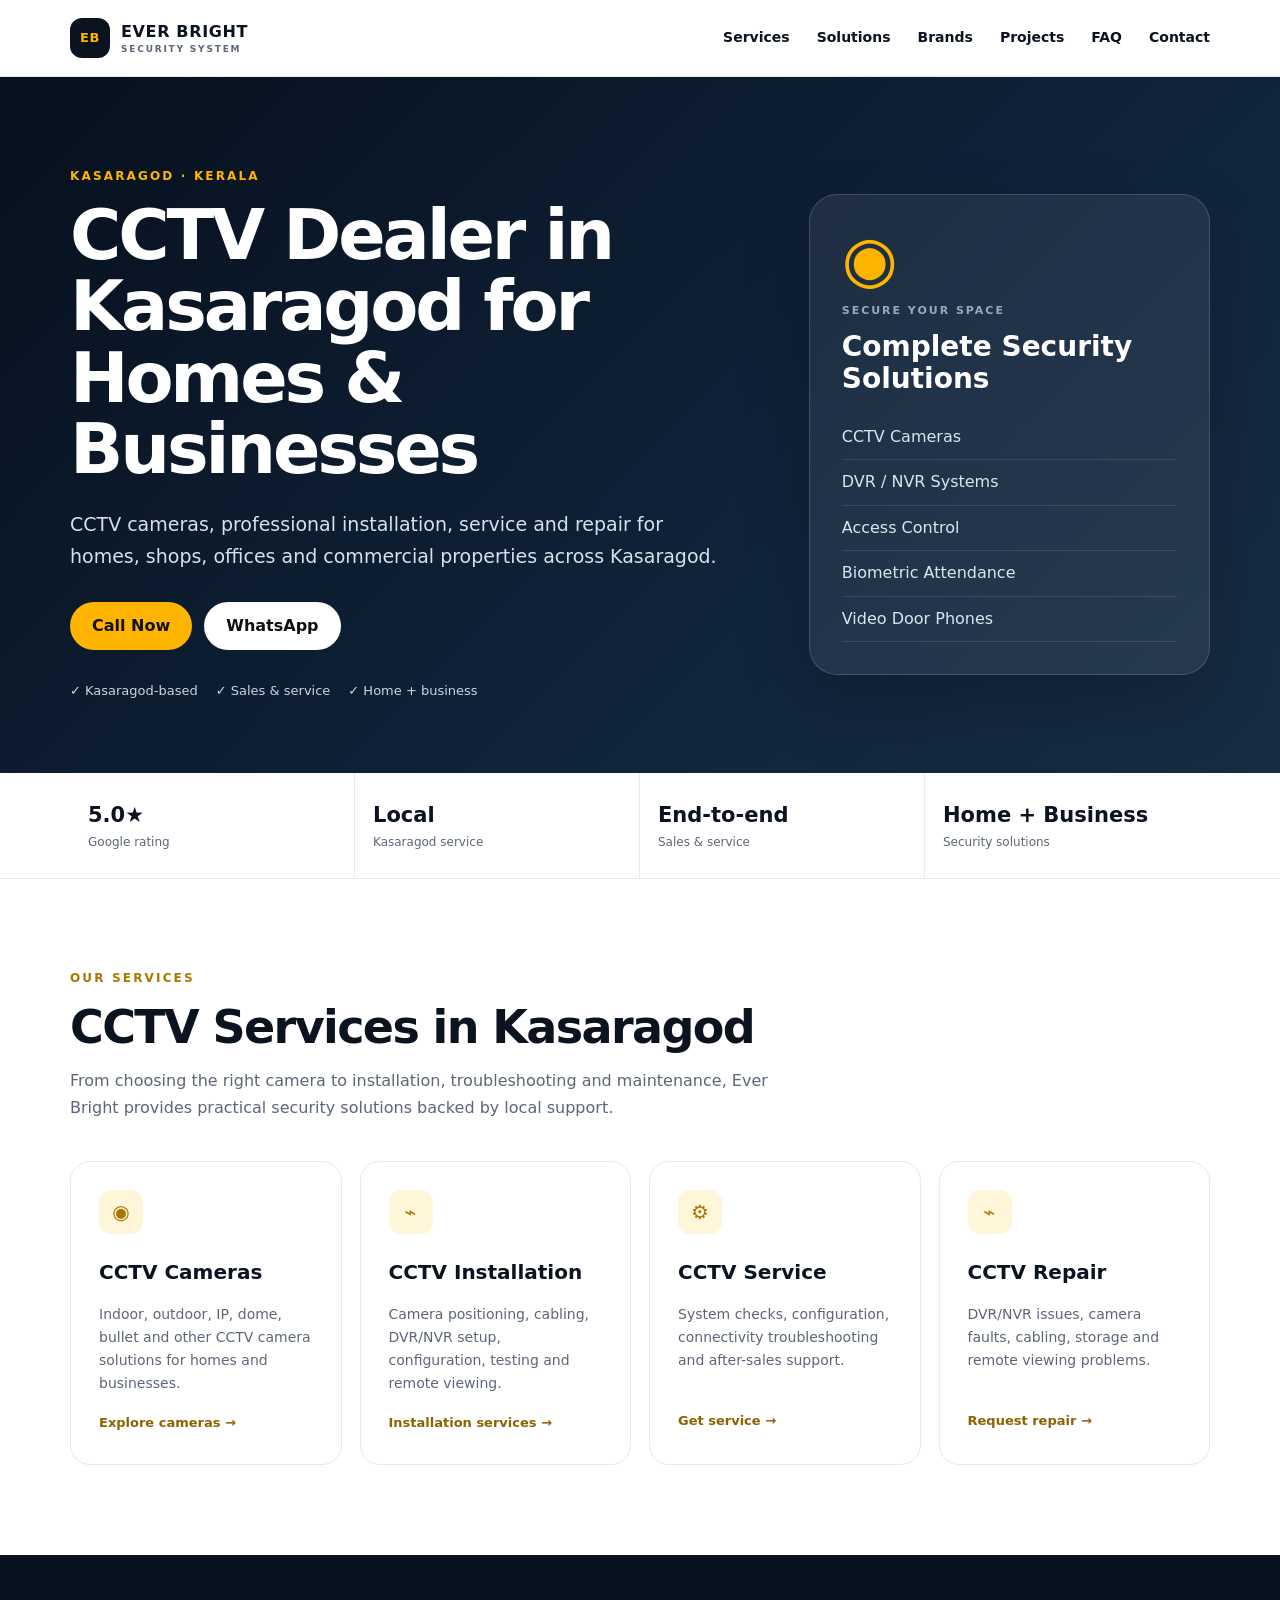
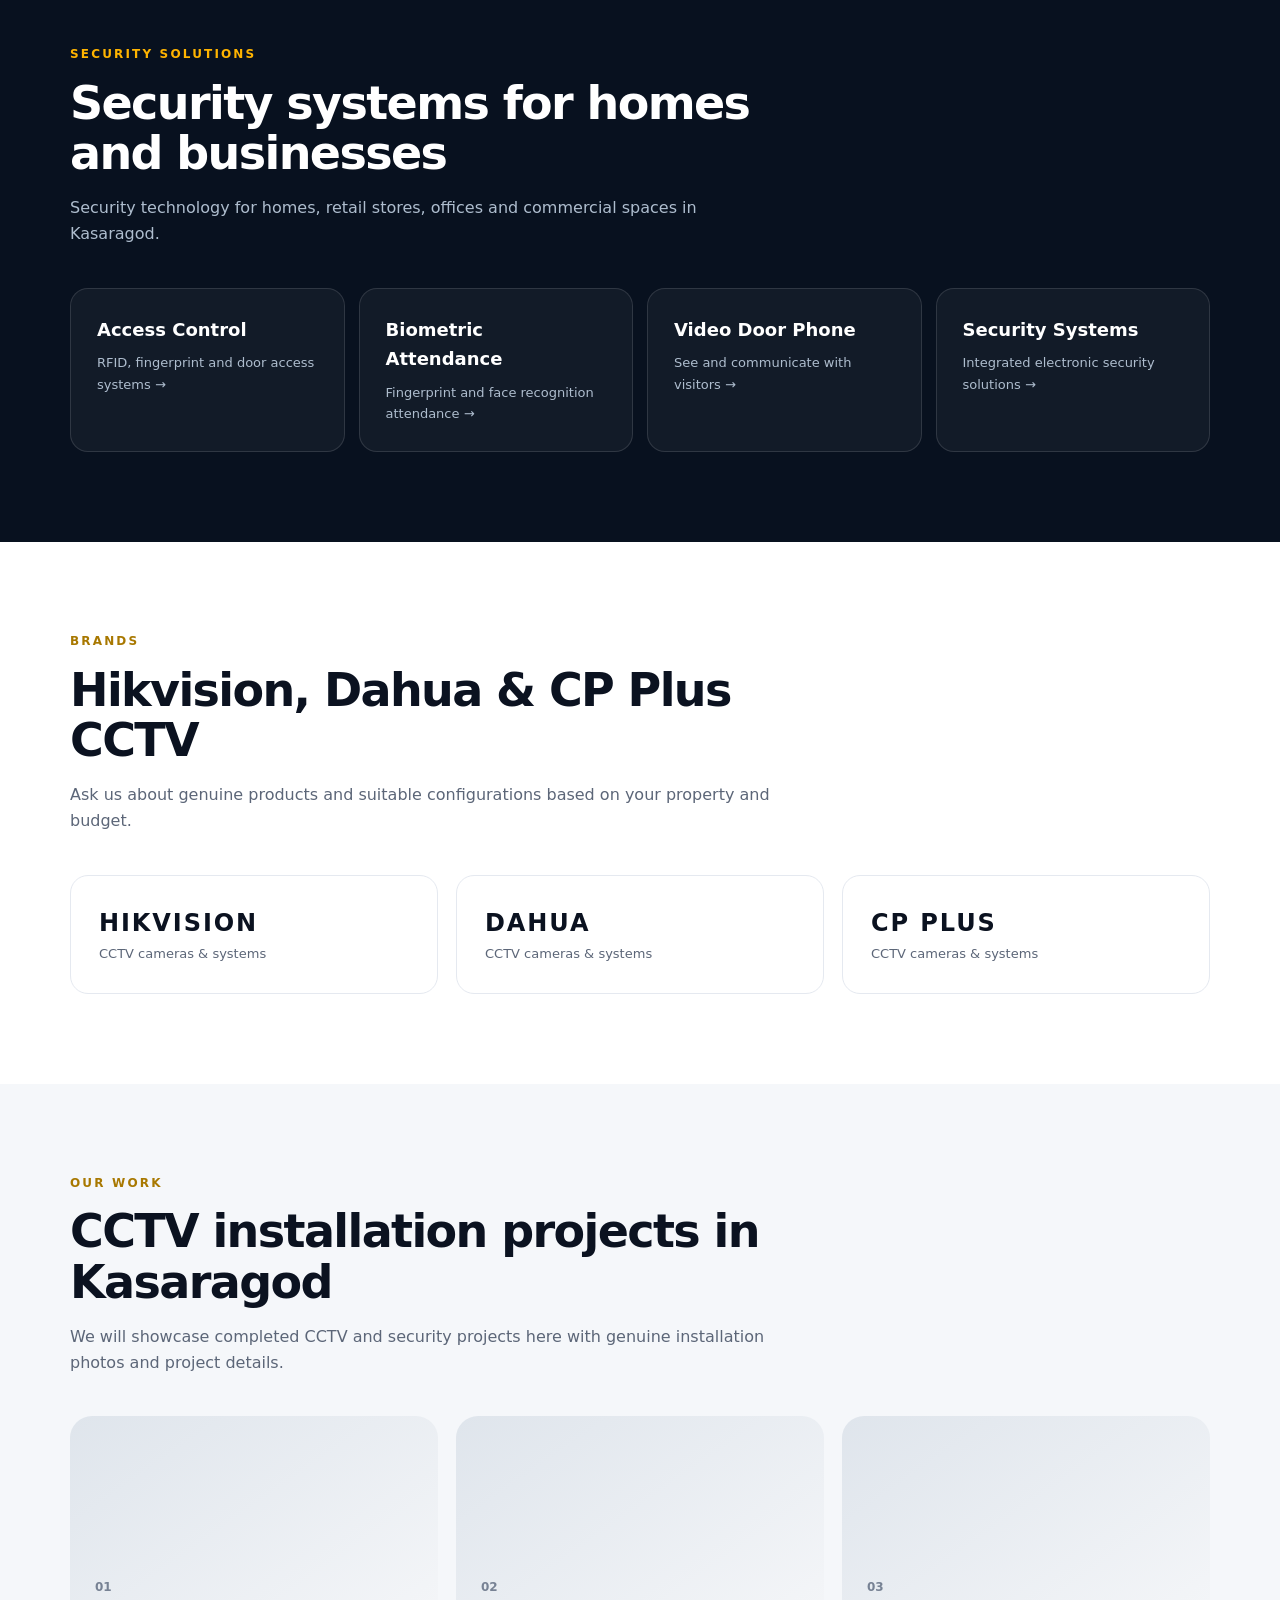
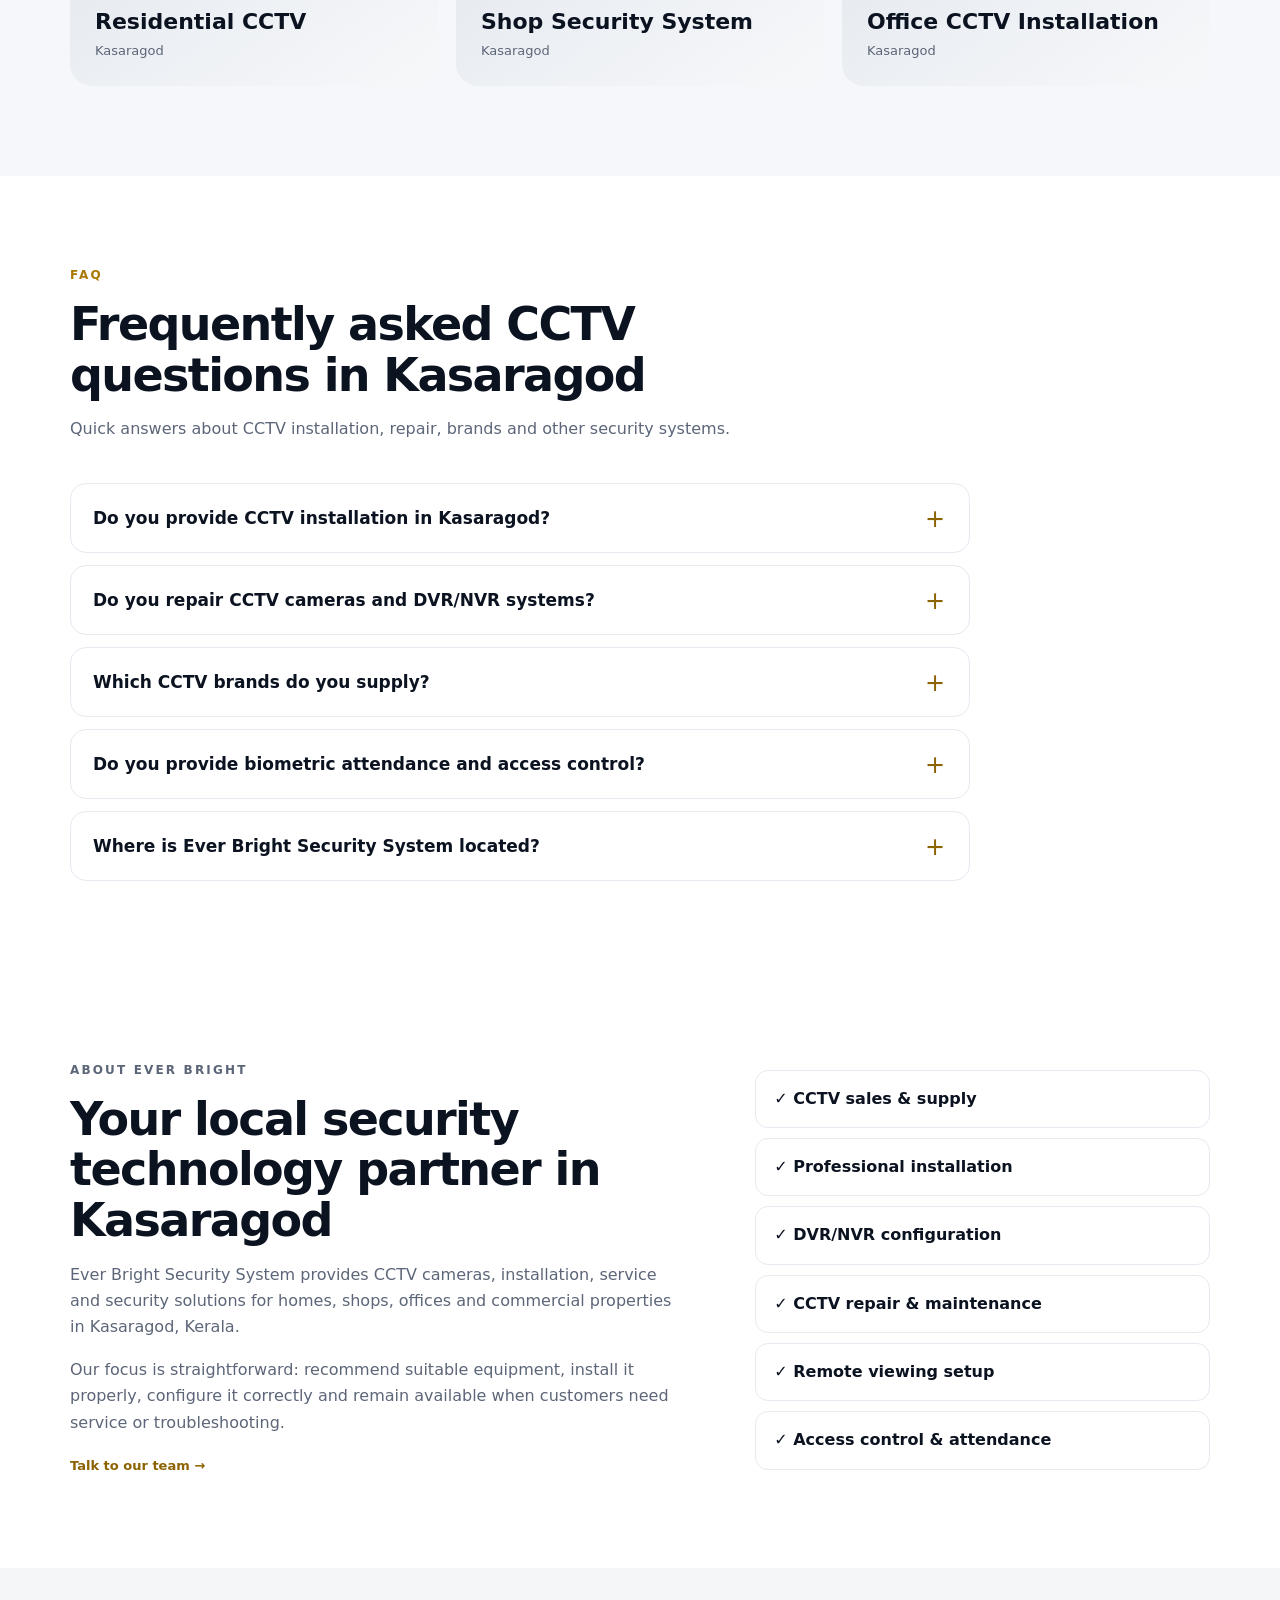
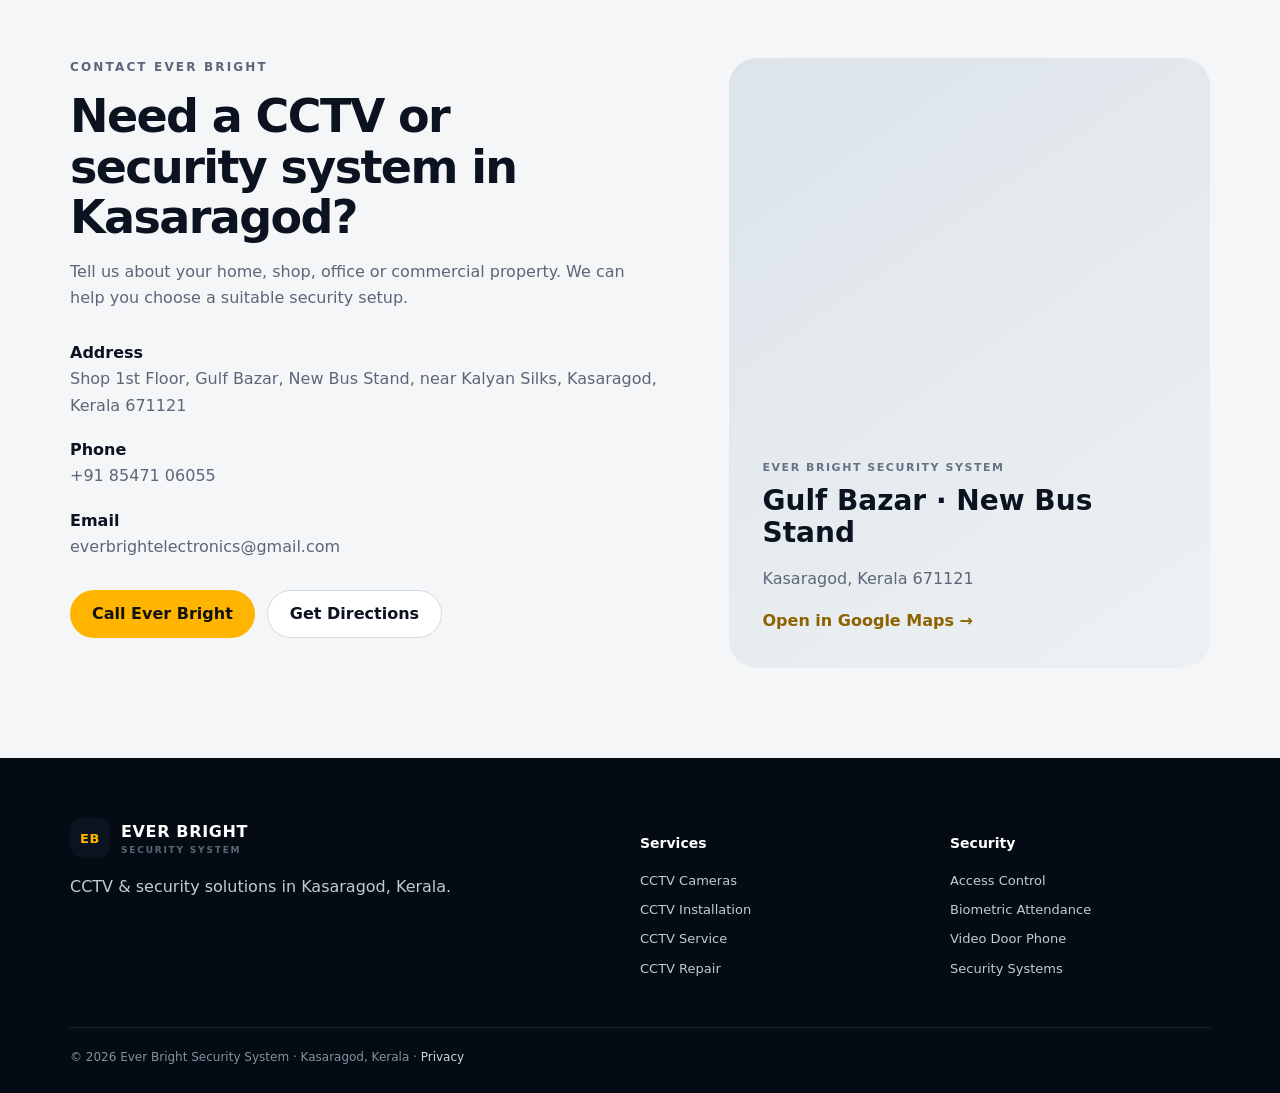
==== commit 4c2a89c7: "Remove Cloudflare auto-deploy test text" ====
--- a/index.html
+++ b/index.html
@@ -24,6 +24,6 @@
 <section id="about" class="section"><div class="container about-grid"><div><p class="eyebrow">ABOUT EVER BRIGHT</p><h2>Your local security technology partner in Kasaragod</h2><p>Ever Bright Security System provides CCTV cameras, installation, service and security solutions for homes, shops, offices and commercial properties in Kasaragod, Kerala.</p><p>Our focus is straightforward: recommend suitable equipment, install it properly, configure it correctly and remain available when customers need service or troubleshooting.</p><a class="text-link" href="#contact">Talk to our team →</a></div><div class="check-list"><div>✓ CCTV sales &amp; supply</div><div>✓ Professional installation</div><div>✓ DVR/NVR configuration</div><div>✓ CCTV repair &amp; maintenance</div><div>✓ Remote viewing setup</div><div>✓ Access control &amp; attendance</div></div></div></section>
 <section id="contact" class="contact-section"><div class="container contact-grid"><div><p class="eyebrow">CONTACT EVER BRIGHT</p><h2>Need a CCTV or security system in Kasaragod?</h2><p>Tell us about your home, shop, office or commercial property. We can help you choose a suitable security setup.</p><div class="contact-details"><p><strong>Address</strong><br>Shop 1st Floor, Gulf Bazar, New Bus Stand, near Kalyan Silks, Kasaragod, Kerala 671121</p><p><strong>Phone</strong><br><a href="tel:+918547106055">+91 85471 06055</a></p><p><strong>Email</strong><br><a href="mailto:everbrightelectronics@gmail.com">everbrightelectronics@gmail.com</a></p></div><div class="actions"><a class="btn primary" href="tel:+918547106055">Call Ever Bright</a><a class="btn outline" href="https://www.google.com/maps/search/?api=1&amp;query=Ever+Bright+Security+System+Kasaragod" target="_blank" rel="noopener">Get Directions</a></div></div><div class="map-card"><span>EVER BRIGHT SECURITY SYSTEM</span><strong>Gulf Bazar · New Bus Stand</strong><p>Kasaragod, Kerala 671121</p><a href="https://www.google.com/maps/search/?api=1&amp;query=Ever+Bright+Security+System+Kasaragod" target="_blank" rel="noopener">Open in Google Maps →</a></div></div></section>
 </main>
-<footer><div class="container footer-grid"><div><a class="brand footer-brand" href="index.html"><span class="brand-mark">EB</span><span>EVER BRIGHT<small>SECURITY SYSTEM</small></span></a><p>CCTV &amp; security solutions in Kasaragod, Kerala.</p></div><div><h3>Services</h3><a href="pages/cctv-cameras-kasaragod.html">CCTV Cameras</a><a href="pages/cctv-installation-kasaragod.html">CCTV Installation</a><a href="pages/cctv-service-kasaragod.html">CCTV Service</a><a href="pages/cctv-repair-kasaragod.html">CCTV Repair</a></div><div><h3>Security</h3><a href="pages/access-control-kasaragod.html">Access Control</a><a href="pages/biometric-attendance-kasaragod.html">Biometric Attendance</a><a href="pages/video-door-phone-kasaragod.html">Video Door Phone</a><a href="pages/security-systems-kasaragod.html">Security Systems</a></div></div><div class="container copyright">© 2026 Ever Bright Security System · Kasaragod, Kerala · <strong>GitHub Auto-Deploy Test</strong> · <a href="privacy.html">Privacy</a></div></footer>
+<footer><div class="container footer-grid"><div><a class="brand footer-brand" href="index.html"><span class="brand-mark">EB</span><span>EVER BRIGHT<small>SECURITY SYSTEM</small></span></a><p>CCTV &amp; security solutions in Kasaragod, Kerala.</p></div><div><h3>Services</h3><a href="pages/cctv-cameras-kasaragod.html">CCTV Cameras</a><a href="pages/cctv-installation-kasaragod.html">CCTV Installation</a><a href="pages/cctv-service-kasaragod.html">CCTV Service</a><a href="pages/cctv-repair-kasaragod.html">CCTV Repair</a></div><div><h3>Security</h3><a href="pages/access-control-kasaragod.html">Access Control</a><a href="pages/biometric-attendance-kasaragod.html">Biometric Attendance</a><a href="pages/video-door-phone-kasaragod.html">Video Door Phone</a><a href="pages/security-systems-kasaragod.html">Security Systems</a></div></div><div class="container copyright">© 2026 Ever Bright Security System · Kasaragod, Kerala · <a href="privacy.html">Privacy</a></div></footer>
 <script src="js/script.js"></script>
 </body></html>
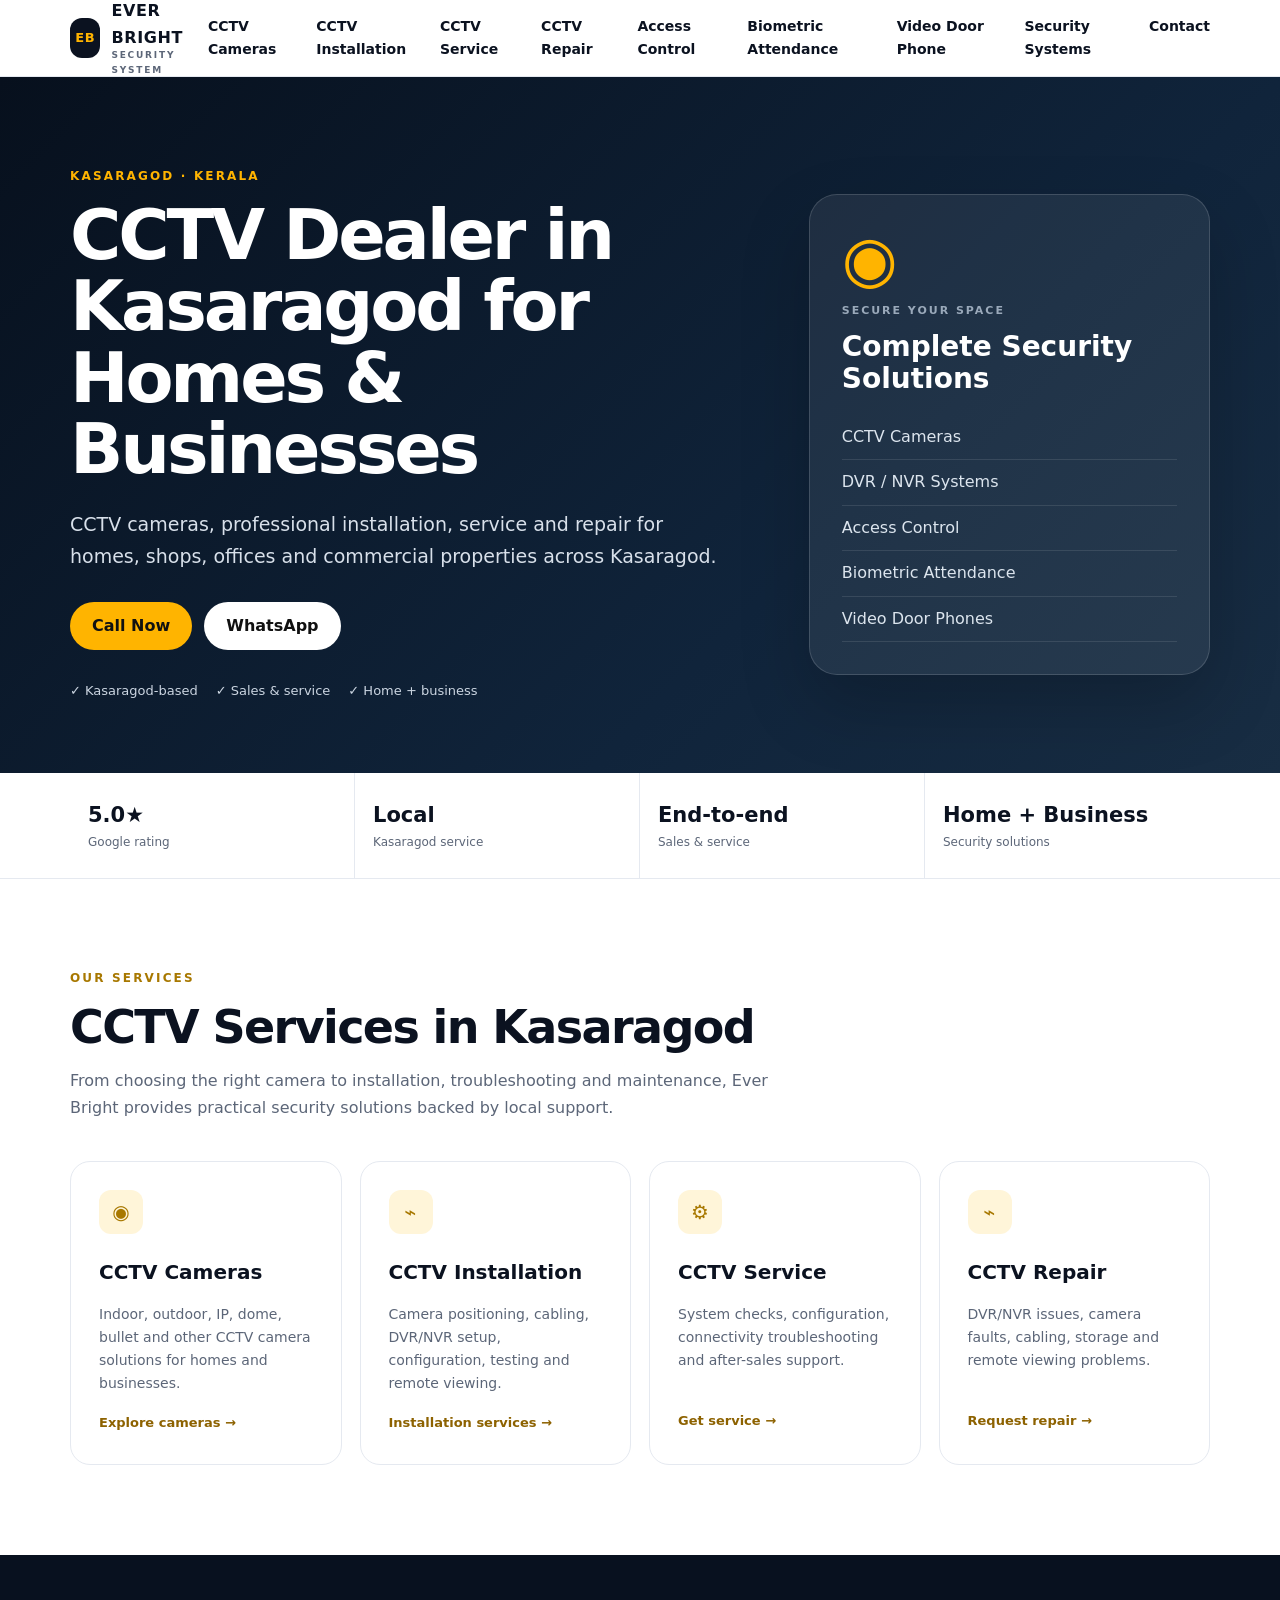
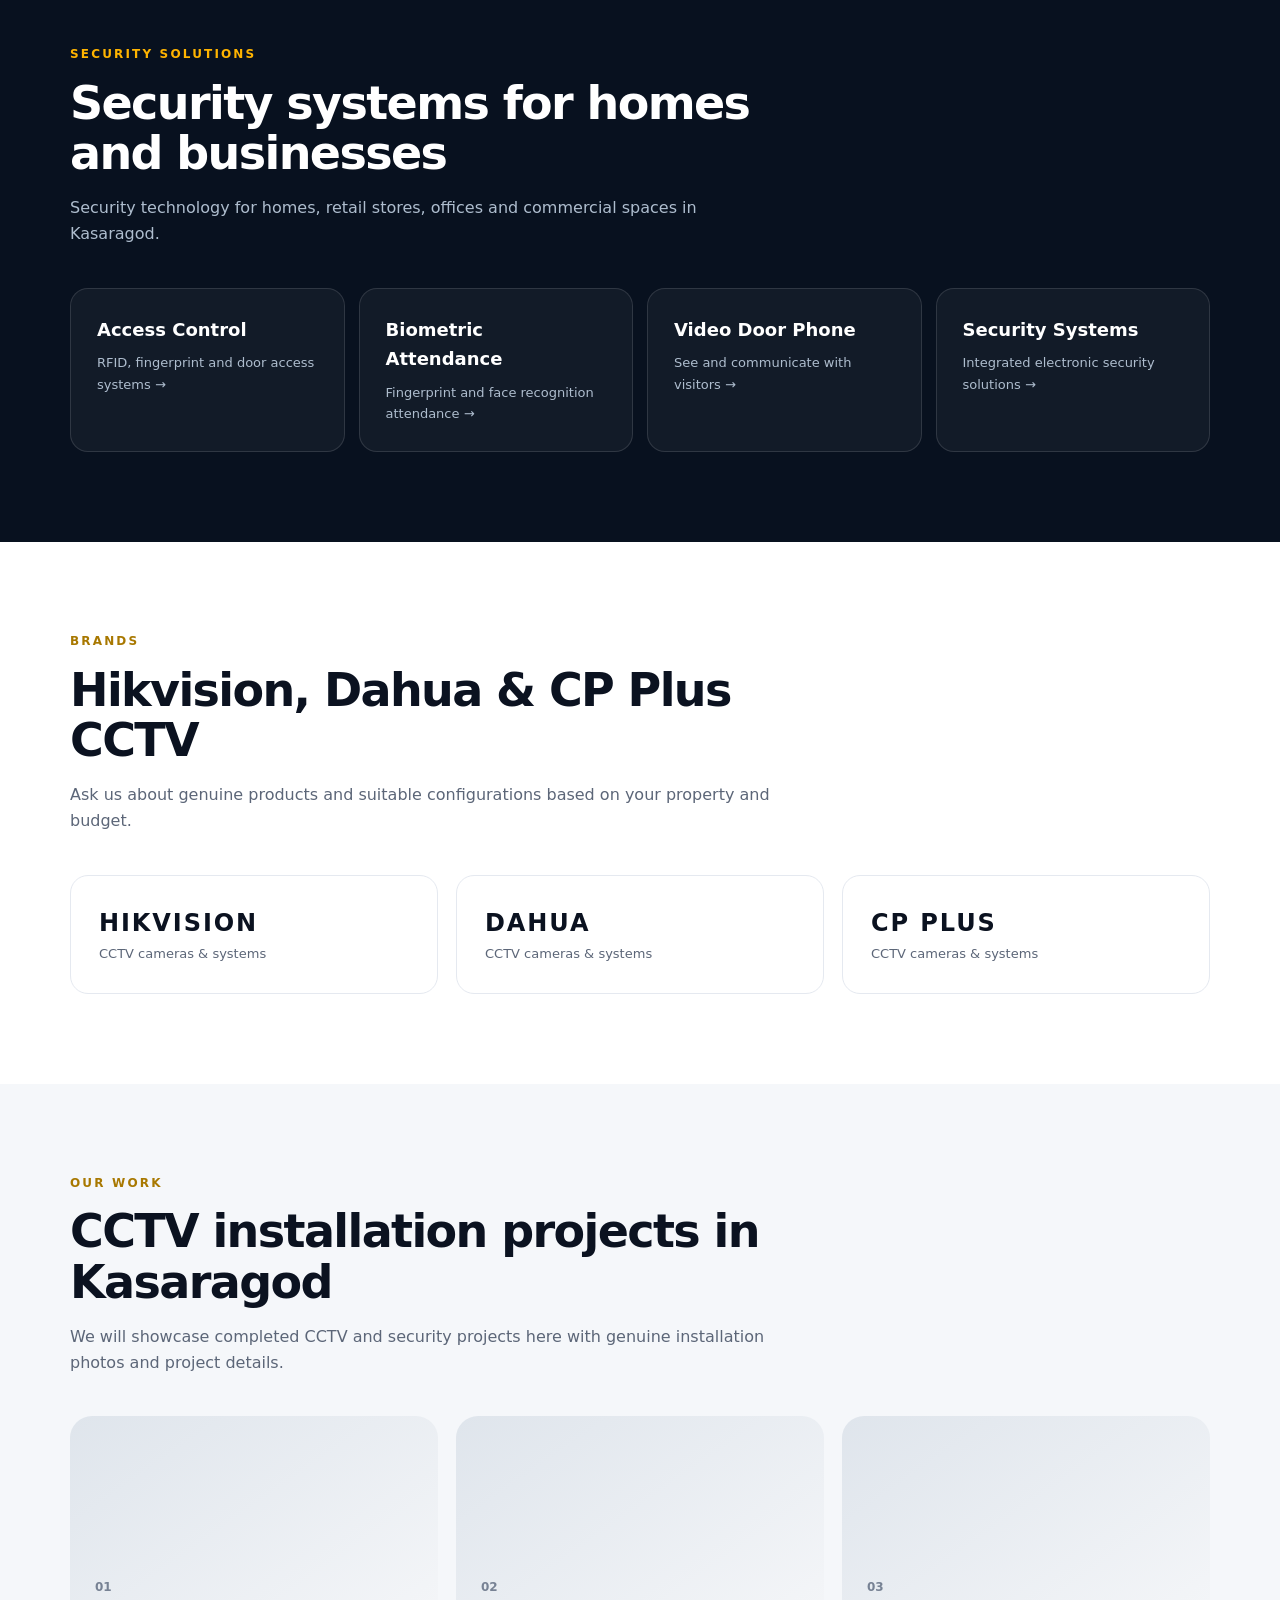
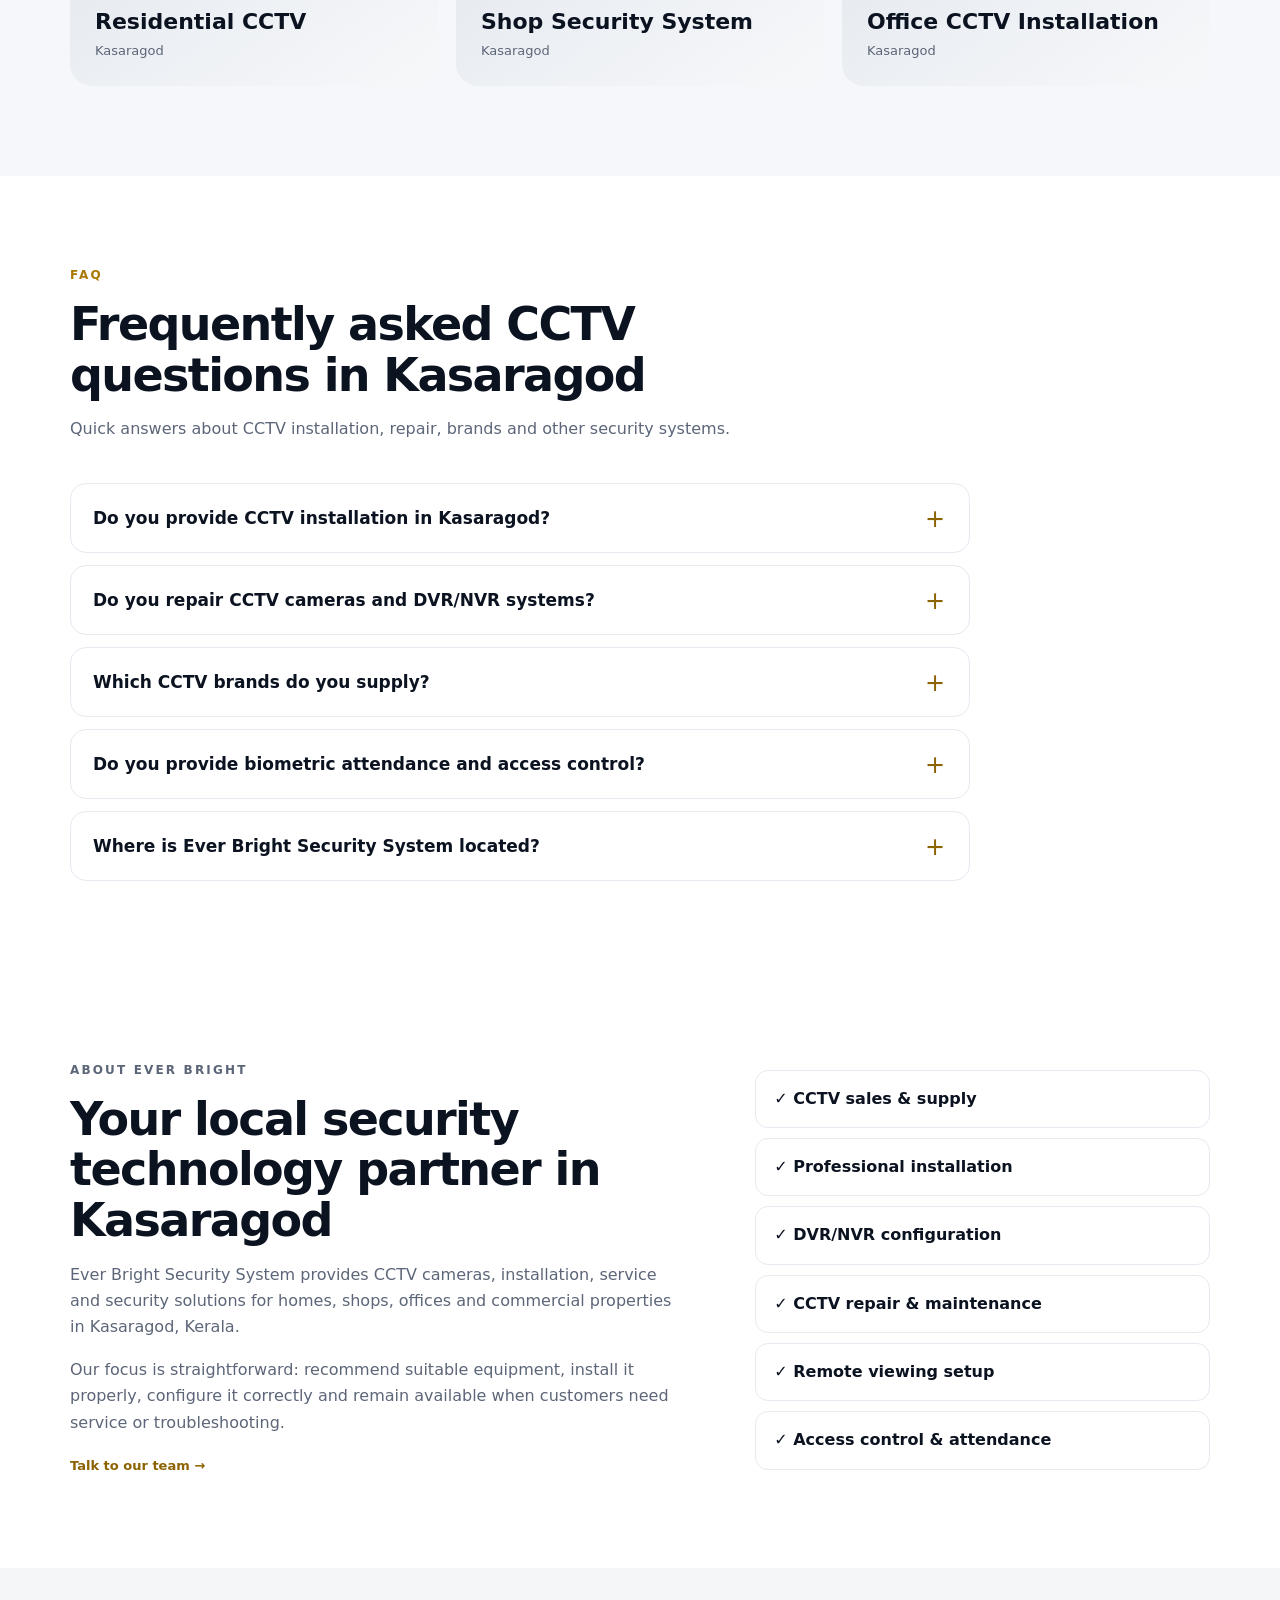
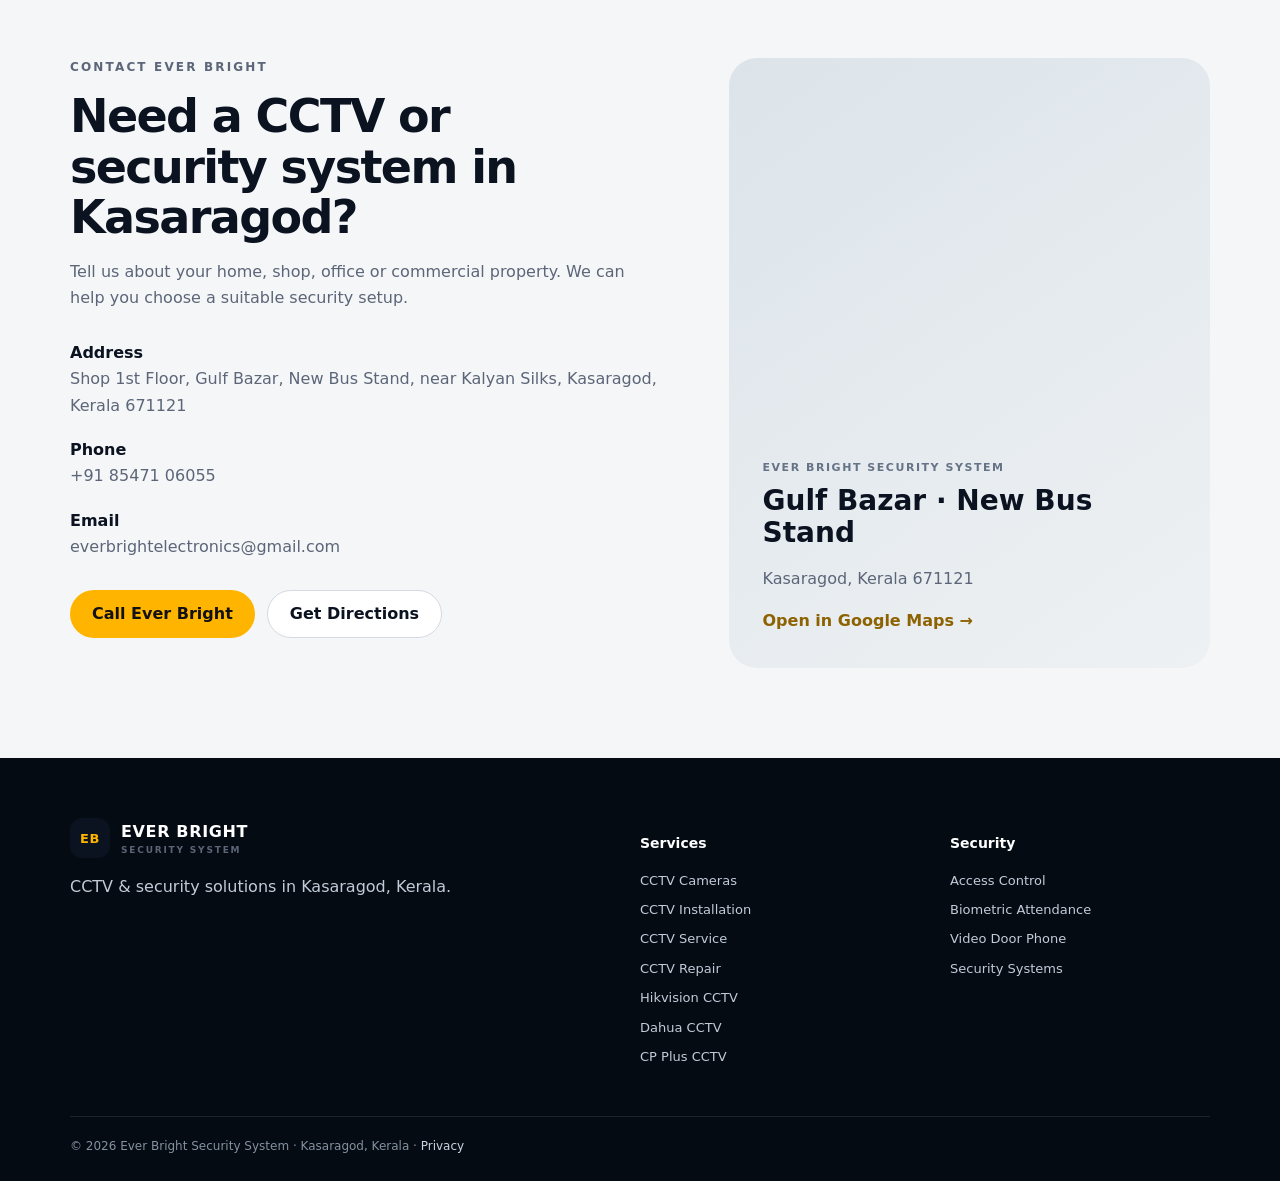
==== commit b1005c35: "Improve homepage navigation to SEO service pages" ====
--- a/index.html
+++ b/index.html
@@ -12,7 +12,7 @@
 <script type="application/ld+json">{"@context":"https://schema.org","@type":"FAQPage","mainEntity":[{"@type":"Question","name":"Do you provide CCTV installation in Kasaragod?","acceptedAnswer":{"@type":"Answer","text":"Yes. Ever Bright Security System provides CCTV installation in Kasaragod for homes, shops, offices and commercial properties, including camera positioning, cabling, DVR/NVR configuration and testing."}},{"@type":"Question","name":"Do you repair CCTV cameras and DVR/NVR systems in Kasaragod?","acceptedAnswer":{"@type":"Answer","text":"Yes. We provide CCTV service and repair in Kasaragod for camera faults, DVR/NVR problems, cabling, storage, network connectivity and remote viewing issues."}},{"@type":"Question","name":"Which CCTV brands do you supply?","acceptedAnswer":{"@type":"Answer","text":"We provide CCTV solutions from brands such as Hikvision, Dahua and CP Plus, subject to product availability and the requirements of the installation."}},{"@type":"Question","name":"Do you provide biometric attendance and access control systems?","acceptedAnswer":{"@type":"Answer","text":"Yes. We provide biometric attendance, fingerprint and face recognition attendance systems, as well as access control solutions for homes and businesses in Kasaragod."}},{"@type":"Question","name":"Where is Ever Bright Security System located?","acceptedAnswer":{"@type":"Answer","text":"Ever Bright Security System is located at Shop 1st Floor, Gulf Bazar, New Bus Stand, near Kalyan Silks, Kasaragod, Kerala 671121."}}]}</script>
 </head>
 <body>
-<header class="site-header"><div class="container nav-wrap"><a class="brand" href="index.html" aria-label="Ever Bright Security System home"><span class="brand-mark">EB</span><span>EVER BRIGHT<small>SECURITY SYSTEM</small></span></a><button class="menu-toggle" aria-label="Open menu">☰</button><nav class="nav" aria-label="Main navigation"><a href="#services">Services</a><a href="#solutions">Solutions</a><a href="#brands">Brands</a><a href="#projects">Projects</a><a href="#faq">FAQ</a><a href="#contact">Contact</a></nav></div></header>
+<header class="site-header"><div class="container nav-wrap"><a class="brand" href="index.html" aria-label="Ever Bright Security System home"><span class="brand-mark">EB</span><span>EVER BRIGHT<small>SECURITY SYSTEM</small></span></a><button class="menu-toggle" aria-label="Open menu">☰</button><nav class="nav" aria-label="Main navigation"><a href="pages/cctv-cameras-kasaragod.html">CCTV Cameras</a><a href="pages/cctv-installation-kasaragod.html">CCTV Installation</a><a href="pages/cctv-service-kasaragod.html">CCTV Service</a><a href="pages/cctv-repair-kasaragod.html">CCTV Repair</a><a href="pages/access-control-kasaragod.html">Access Control</a><a href="pages/biometric-attendance-kasaragod.html">Biometric Attendance</a><a href="pages/video-door-phone-kasaragod.html">Video Door Phone</a><a href="pages/security-systems-kasaragod.html">Security Systems</a><a href="#contact">Contact</a></nav></div></header>
 <main>
 <section class="hero"><div class="container hero-grid"><div><p class="eyebrow">KASARAGOD · KERALA</p><h1>CCTV Dealer in Kasaragod for Homes &amp; Businesses</h1><p class="hero-copy">CCTV cameras, professional installation, service and repair for homes, shops, offices and commercial properties across Kasaragod.</p><div class="actions"><a class="btn primary" href="tel:+918547106055">Call Now</a><a class="btn light" href="https://wa.me/918547106055?text=Hello%20Ever%20Bright%2C%20I%20need%20a%20CCTV%20or%20security%20system%20quotation." target="_blank" rel="noopener">WhatsApp</a></div><div class="trust-row"><span>✓ Kasaragod-based</span><span>✓ Sales &amp; service</span><span>✓ Home + business</span></div></div><div class="hero-card"><div class="camera-icon">◉</div><p>SECURE YOUR SPACE</p><h2>Complete Security Solutions</h2><ul><li>CCTV Cameras</li><li>DVR / NVR Systems</li><li>Access Control</li><li>Biometric Attendance</li><li>Video Door Phones</li></ul></div></div></section>
 <section class="stats"><div class="container stats-grid"><div><strong>5.0★</strong><span>Google rating</span></div><div><strong>Local</strong><span>Kasaragod service</span></div><div><strong>End-to-end</strong><span>Sales &amp; service</span></div><div><strong>Home + Business</strong><span>Security solutions</span></div></div></section>
@@ -24,6 +24,6 @@
 <section id="about" class="section"><div class="container about-grid"><div><p class="eyebrow">ABOUT EVER BRIGHT</p><h2>Your local security technology partner in Kasaragod</h2><p>Ever Bright Security System provides CCTV cameras, installation, service and security solutions for homes, shops, offices and commercial properties in Kasaragod, Kerala.</p><p>Our focus is straightforward: recommend suitable equipment, install it properly, configure it correctly and remain available when customers need service or troubleshooting.</p><a class="text-link" href="#contact">Talk to our team →</a></div><div class="check-list"><div>✓ CCTV sales &amp; supply</div><div>✓ Professional installation</div><div>✓ DVR/NVR configuration</div><div>✓ CCTV repair &amp; maintenance</div><div>✓ Remote viewing setup</div><div>✓ Access control &amp; attendance</div></div></div></section>
 <section id="contact" class="contact-section"><div class="container contact-grid"><div><p class="eyebrow">CONTACT EVER BRIGHT</p><h2>Need a CCTV or security system in Kasaragod?</h2><p>Tell us about your home, shop, office or commercial property. We can help you choose a suitable security setup.</p><div class="contact-details"><p><strong>Address</strong><br>Shop 1st Floor, Gulf Bazar, New Bus Stand, near Kalyan Silks, Kasaragod, Kerala 671121</p><p><strong>Phone</strong><br><a href="tel:+918547106055">+91 85471 06055</a></p><p><strong>Email</strong><br><a href="mailto:everbrightelectronics@gmail.com">everbrightelectronics@gmail.com</a></p></div><div class="actions"><a class="btn primary" href="tel:+918547106055">Call Ever Bright</a><a class="btn outline" href="https://www.google.com/maps/search/?api=1&amp;query=Ever+Bright+Security+System+Kasaragod" target="_blank" rel="noopener">Get Directions</a></div></div><div class="map-card"><span>EVER BRIGHT SECURITY SYSTEM</span><strong>Gulf Bazar · New Bus Stand</strong><p>Kasaragod, Kerala 671121</p><a href="https://www.google.com/maps/search/?api=1&amp;query=Ever+Bright+Security+System+Kasaragod" target="_blank" rel="noopener">Open in Google Maps →</a></div></div></section>
 </main>
-<footer><div class="container footer-grid"><div><a class="brand footer-brand" href="index.html"><span class="brand-mark">EB</span><span>EVER BRIGHT<small>SECURITY SYSTEM</small></span></a><p>CCTV &amp; security solutions in Kasaragod, Kerala.</p></div><div><h3>Services</h3><a href="pages/cctv-cameras-kasaragod.html">CCTV Cameras</a><a href="pages/cctv-installation-kasaragod.html">CCTV Installation</a><a href="pages/cctv-service-kasaragod.html">CCTV Service</a><a href="pages/cctv-repair-kasaragod.html">CCTV Repair</a></div><div><h3>Security</h3><a href="pages/access-control-kasaragod.html">Access Control</a><a href="pages/biometric-attendance-kasaragod.html">Biometric Attendance</a><a href="pages/video-door-phone-kasaragod.html">Video Door Phone</a><a href="pages/security-systems-kasaragod.html">Security Systems</a></div></div><div class="container copyright">© 2026 Ever Bright Security System · Kasaragod, Kerala · <a href="privacy.html">Privacy</a></div></footer>
+<footer><div class="container footer-grid"><div><a class="brand footer-brand" href="index.html"><span class="brand-mark">EB</span><span>EVER BRIGHT<small>SECURITY SYSTEM</small></span></a><p>CCTV &amp; security solutions in Kasaragod, Kerala.</p></div><div><h3>Services</h3><a href="pages/cctv-cameras-kasaragod.html">CCTV Cameras</a><a href="pages/cctv-installation-kasaragod.html">CCTV Installation</a><a href="pages/cctv-service-kasaragod.html">CCTV Service</a><a href="pages/cctv-repair-kasaragod.html">CCTV Repair</a><a href="pages/hikvision-cctv-kasaragod.html">Hikvision CCTV</a><a href="pages/dahua-cctv-kasaragod.html">Dahua CCTV</a><a href="pages/cp-plus-cctv-kasaragod.html">CP Plus CCTV</a></div><div><h3>Security</h3><a href="pages/access-control-kasaragod.html">Access Control</a><a href="pages/biometric-attendance-kasaragod.html">Biometric Attendance</a><a href="pages/video-door-phone-kasaragod.html">Video Door Phone</a><a href="pages/security-systems-kasaragod.html">Security Systems</a></div></div><div class="container copyright">© 2026 Ever Bright Security System · Kasaragod, Kerala · <a href="privacy.html">Privacy</a></div></footer>
 <script src="js/script.js"></script>
 </body></html>
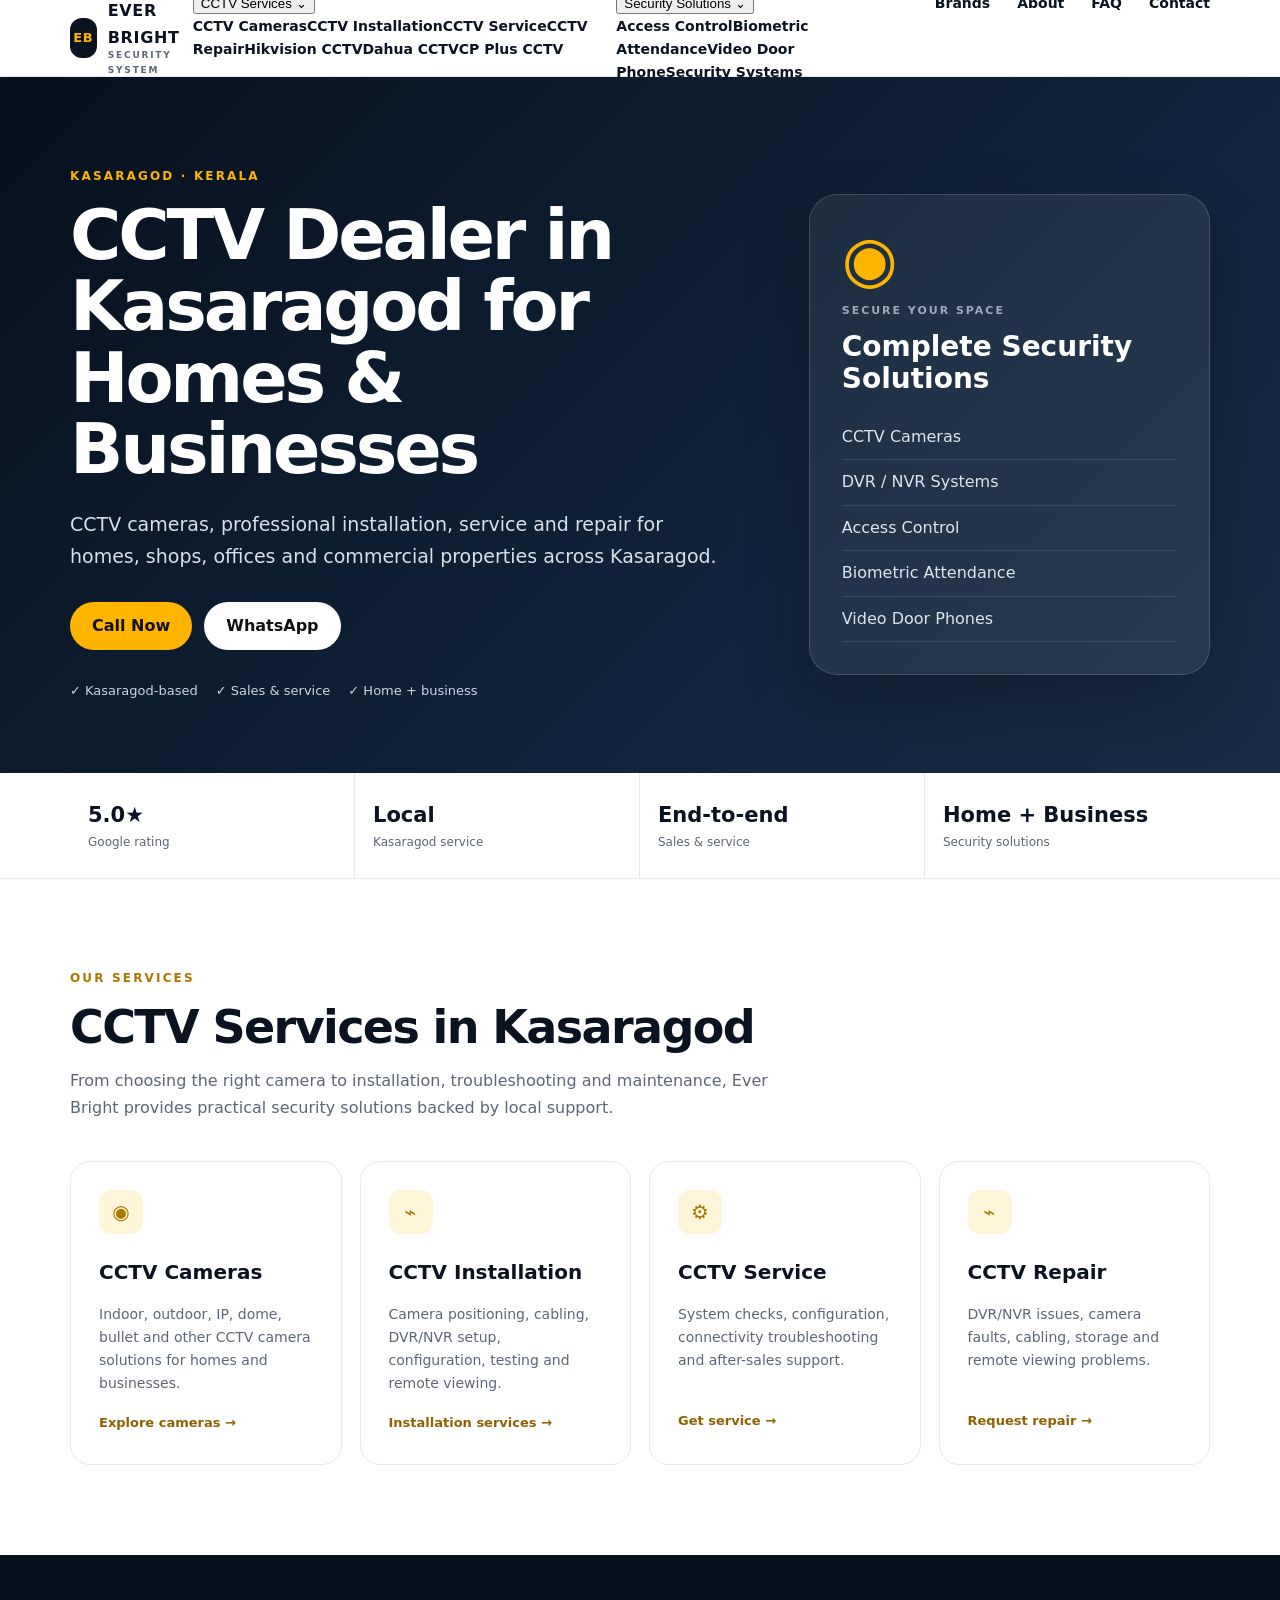
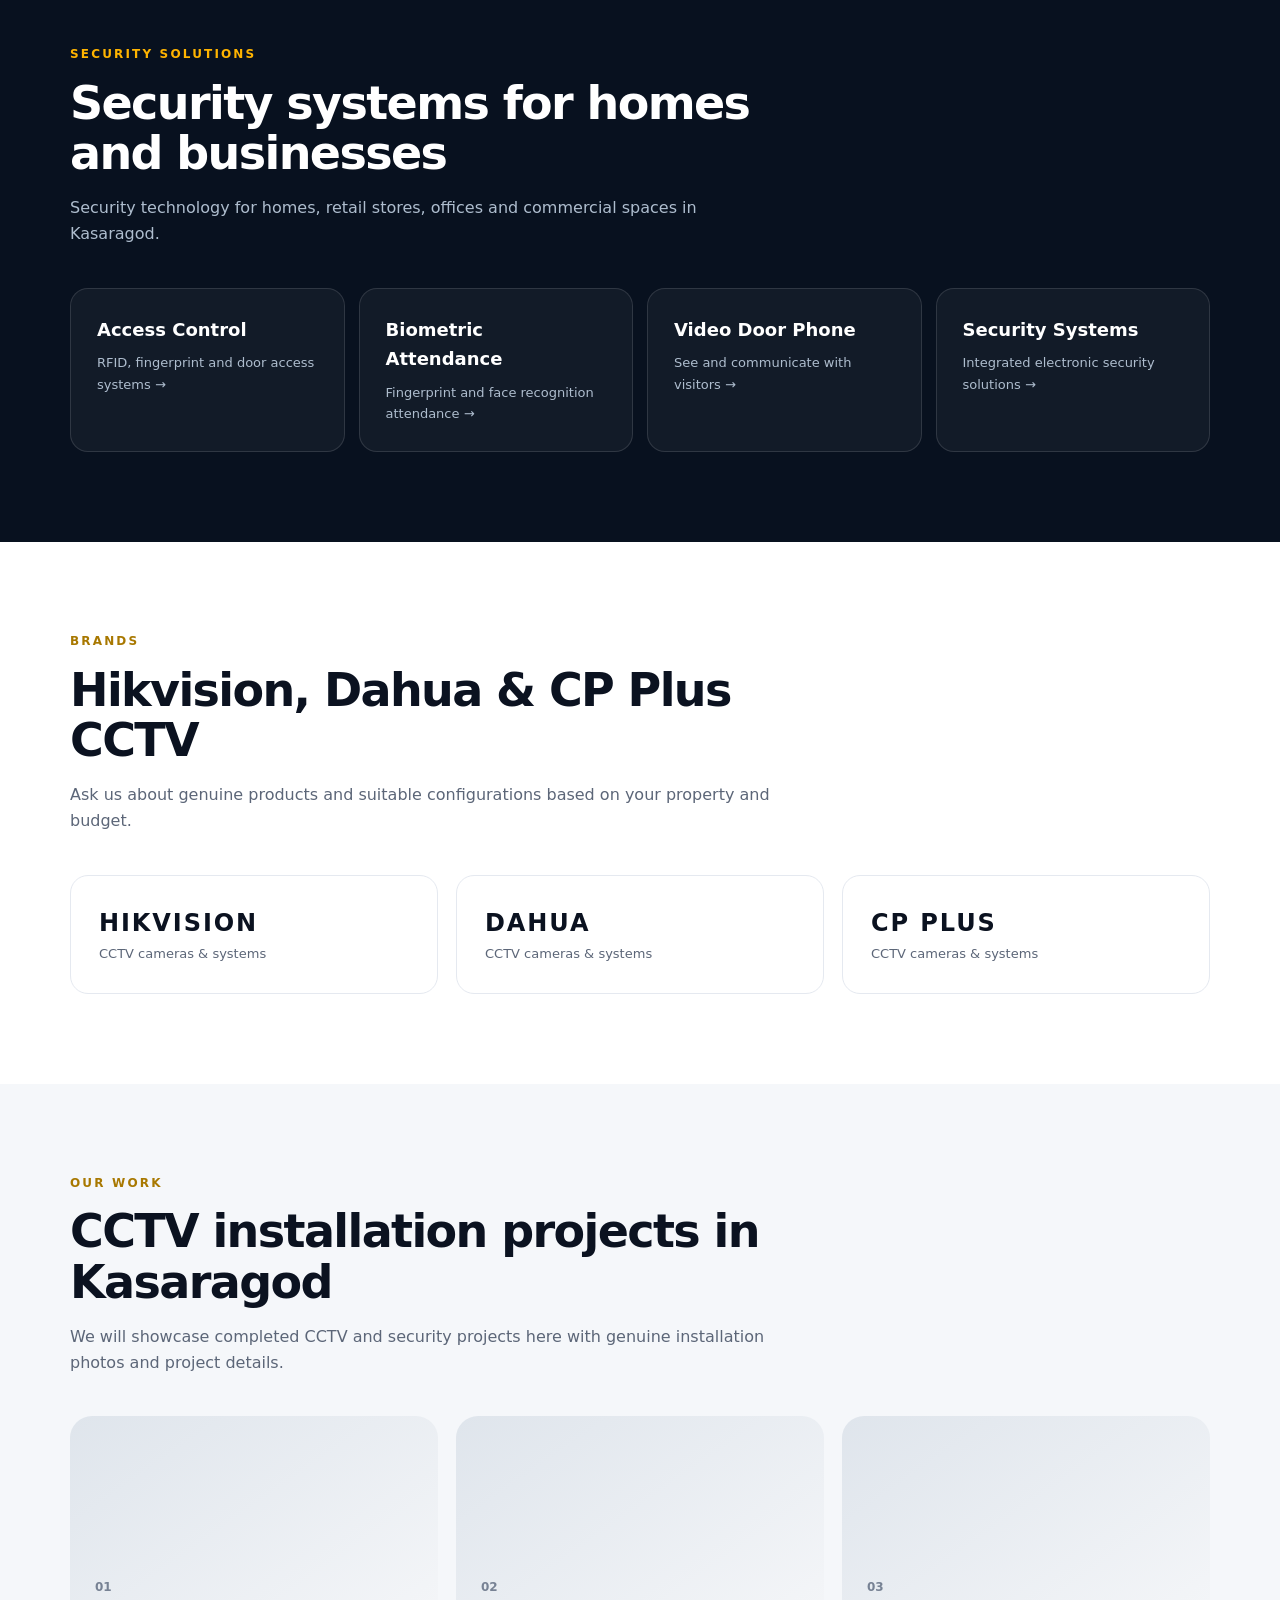
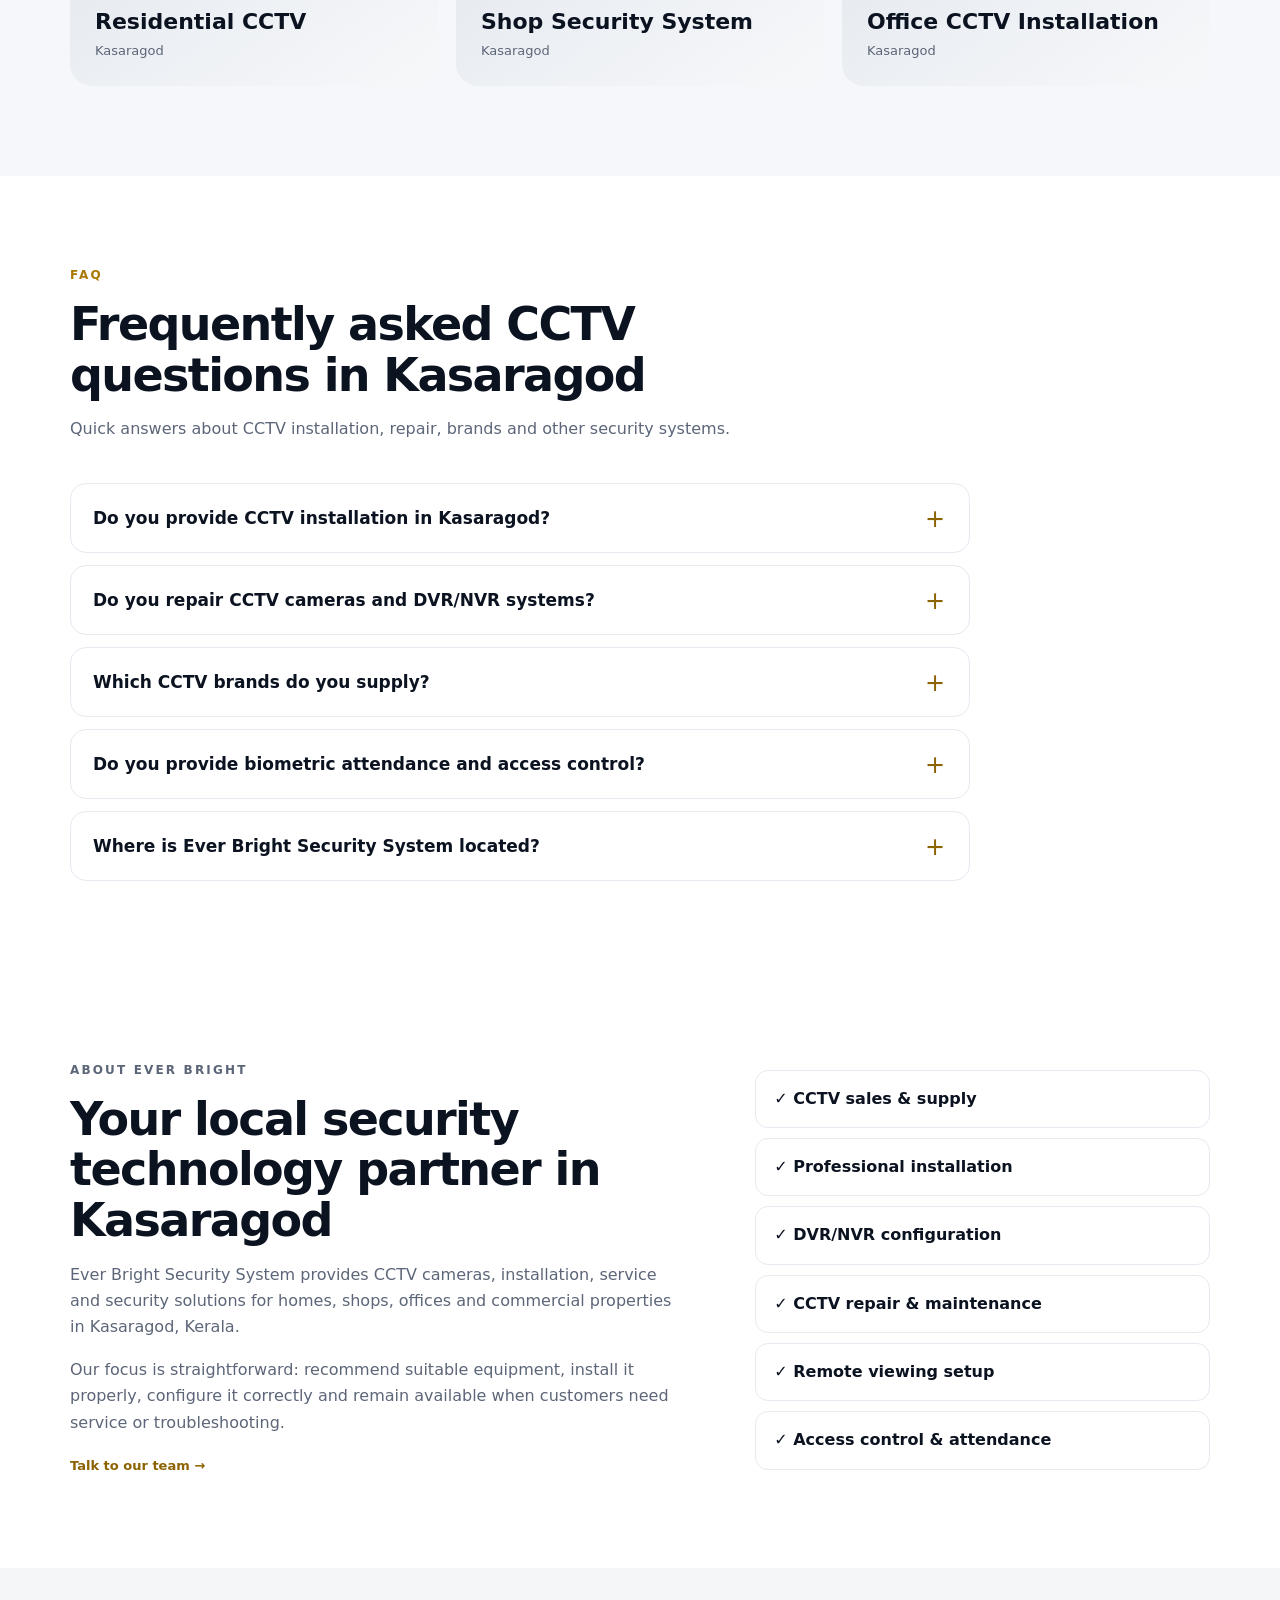
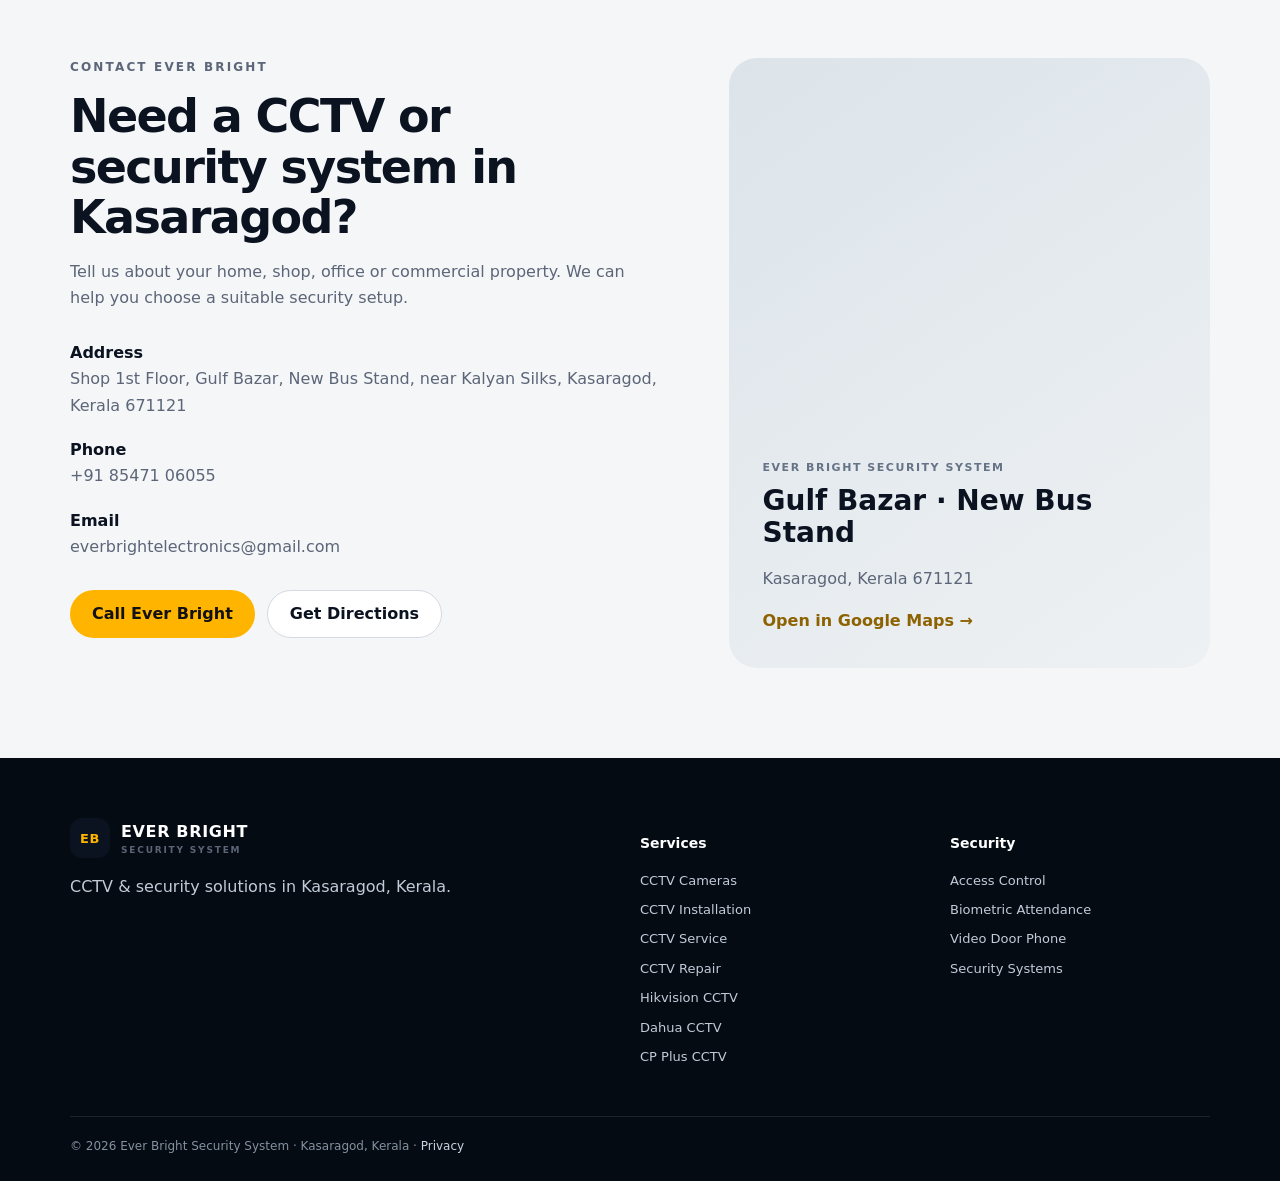
==== commit dbbe2681: "Add dropdown navigation for services and security solutions" ====
--- a/index.html
+++ b/index.html
@@ -12,7 +12,7 @@
 <script type="application/ld+json">{"@context":"https://schema.org","@type":"FAQPage","mainEntity":[{"@type":"Question","name":"Do you provide CCTV installation in Kasaragod?","acceptedAnswer":{"@type":"Answer","text":"Yes. Ever Bright Security System provides CCTV installation in Kasaragod for homes, shops, offices and commercial properties, including camera positioning, cabling, DVR/NVR configuration and testing."}},{"@type":"Question","name":"Do you repair CCTV cameras and DVR/NVR systems in Kasaragod?","acceptedAnswer":{"@type":"Answer","text":"Yes. We provide CCTV service and repair in Kasaragod for camera faults, DVR/NVR problems, cabling, storage, network connectivity and remote viewing issues."}},{"@type":"Question","name":"Which CCTV brands do you supply?","acceptedAnswer":{"@type":"Answer","text":"We provide CCTV solutions from brands such as Hikvision, Dahua and CP Plus, subject to product availability and the requirements of the installation."}},{"@type":"Question","name":"Do you provide biometric attendance and access control systems?","acceptedAnswer":{"@type":"Answer","text":"Yes. We provide biometric attendance, fingerprint and face recognition attendance systems, as well as access control solutions for homes and businesses in Kasaragod."}},{"@type":"Question","name":"Where is Ever Bright Security System located?","acceptedAnswer":{"@type":"Answer","text":"Ever Bright Security System is located at Shop 1st Floor, Gulf Bazar, New Bus Stand, near Kalyan Silks, Kasaragod, Kerala 671121."}}]}</script>
 </head>
 <body>
-<header class="site-header"><div class="container nav-wrap"><a class="brand" href="index.html" aria-label="Ever Bright Security System home"><span class="brand-mark">EB</span><span>EVER BRIGHT<small>SECURITY SYSTEM</small></span></a><button class="menu-toggle" aria-label="Open menu">☰</button><nav class="nav" aria-label="Main navigation"><a href="pages/cctv-cameras-kasaragod.html">CCTV Cameras</a><a href="pages/cctv-installation-kasaragod.html">CCTV Installation</a><a href="pages/cctv-service-kasaragod.html">CCTV Service</a><a href="pages/cctv-repair-kasaragod.html">CCTV Repair</a><a href="pages/access-control-kasaragod.html">Access Control</a><a href="pages/biometric-attendance-kasaragod.html">Biometric Attendance</a><a href="pages/video-door-phone-kasaragod.html">Video Door Phone</a><a href="pages/security-systems-kasaragod.html">Security Systems</a><a href="#contact">Contact</a></nav></div></header>
+<header class="site-header"><div class="container nav-wrap"><a class="brand" href="index.html" aria-label="Ever Bright Security System home"><span class="brand-mark">EB</span><span>EVER BRIGHT<small>SECURITY SYSTEM</small></span></a><button class="menu-toggle" aria-label="Open menu">☰</button><nav class="nav" aria-label="Main navigation"><div class="nav-dropdown"><button class="nav-dropbtn" type="button">CCTV Services <span>⌄</span></button><div class="dropdown-menu"><a href="pages/cctv-cameras-kasaragod.html">CCTV Cameras</a><a href="pages/cctv-installation-kasaragod.html">CCTV Installation</a><a href="pages/cctv-service-kasaragod.html">CCTV Service</a><a href="pages/cctv-repair-kasaragod.html">CCTV Repair</a><a href="pages/hikvision-cctv-kasaragod.html">Hikvision CCTV</a><a href="pages/dahua-cctv-kasaragod.html">Dahua CCTV</a><a href="pages/cp-plus-cctv-kasaragod.html">CP Plus CCTV</a></div></div><div class="nav-dropdown"><button class="nav-dropbtn" type="button">Security Solutions <span>⌄</span></button><div class="dropdown-menu"><a href="pages/access-control-kasaragod.html">Access Control</a><a href="pages/biometric-attendance-kasaragod.html">Biometric Attendance</a><a href="pages/video-door-phone-kasaragod.html">Video Door Phone</a><a href="pages/security-systems-kasaragod.html">Security Systems</a></div></div><a href="#brands">Brands</a><a href="#about">About</a><a href="#faq">FAQ</a><a href="#contact">Contact</a></nav></div></header>
 <main>
 <section class="hero"><div class="container hero-grid"><div><p class="eyebrow">KASARAGOD · KERALA</p><h1>CCTV Dealer in Kasaragod for Homes &amp; Businesses</h1><p class="hero-copy">CCTV cameras, professional installation, service and repair for homes, shops, offices and commercial properties across Kasaragod.</p><div class="actions"><a class="btn primary" href="tel:+918547106055">Call Now</a><a class="btn light" href="https://wa.me/918547106055?text=Hello%20Ever%20Bright%2C%20I%20need%20a%20CCTV%20or%20security%20system%20quotation." target="_blank" rel="noopener">WhatsApp</a></div><div class="trust-row"><span>✓ Kasaragod-based</span><span>✓ Sales &amp; service</span><span>✓ Home + business</span></div></div><div class="hero-card"><div class="camera-icon">◉</div><p>SECURE YOUR SPACE</p><h2>Complete Security Solutions</h2><ul><li>CCTV Cameras</li><li>DVR / NVR Systems</li><li>Access Control</li><li>Biometric Attendance</li><li>Video Door Phones</li></ul></div></div></section>
 <section class="stats"><div class="container stats-grid"><div><strong>5.0★</strong><span>Google rating</span></div><div><strong>Local</strong><span>Kasaragod service</span></div><div><strong>End-to-end</strong><span>Sales &amp; service</span></div><div><strong>Home + Business</strong><span>Security solutions</span></div></div></section>
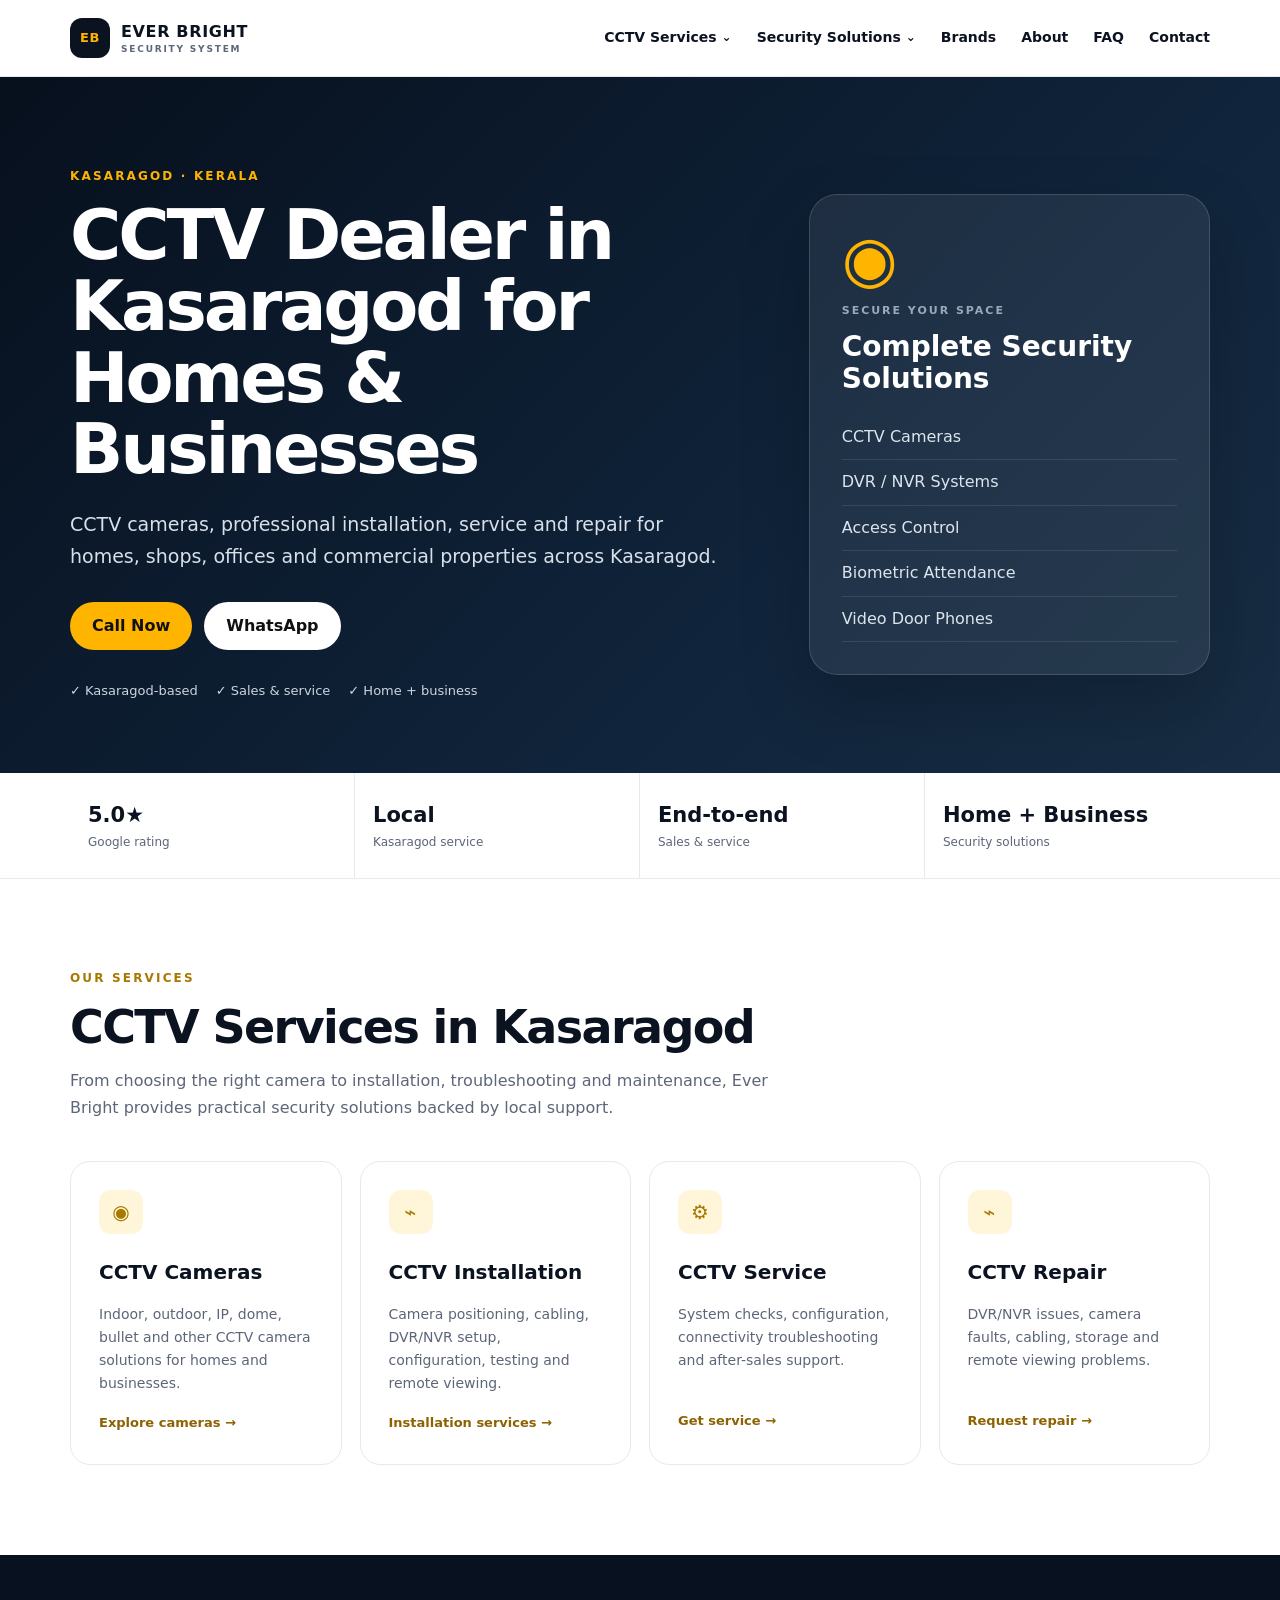
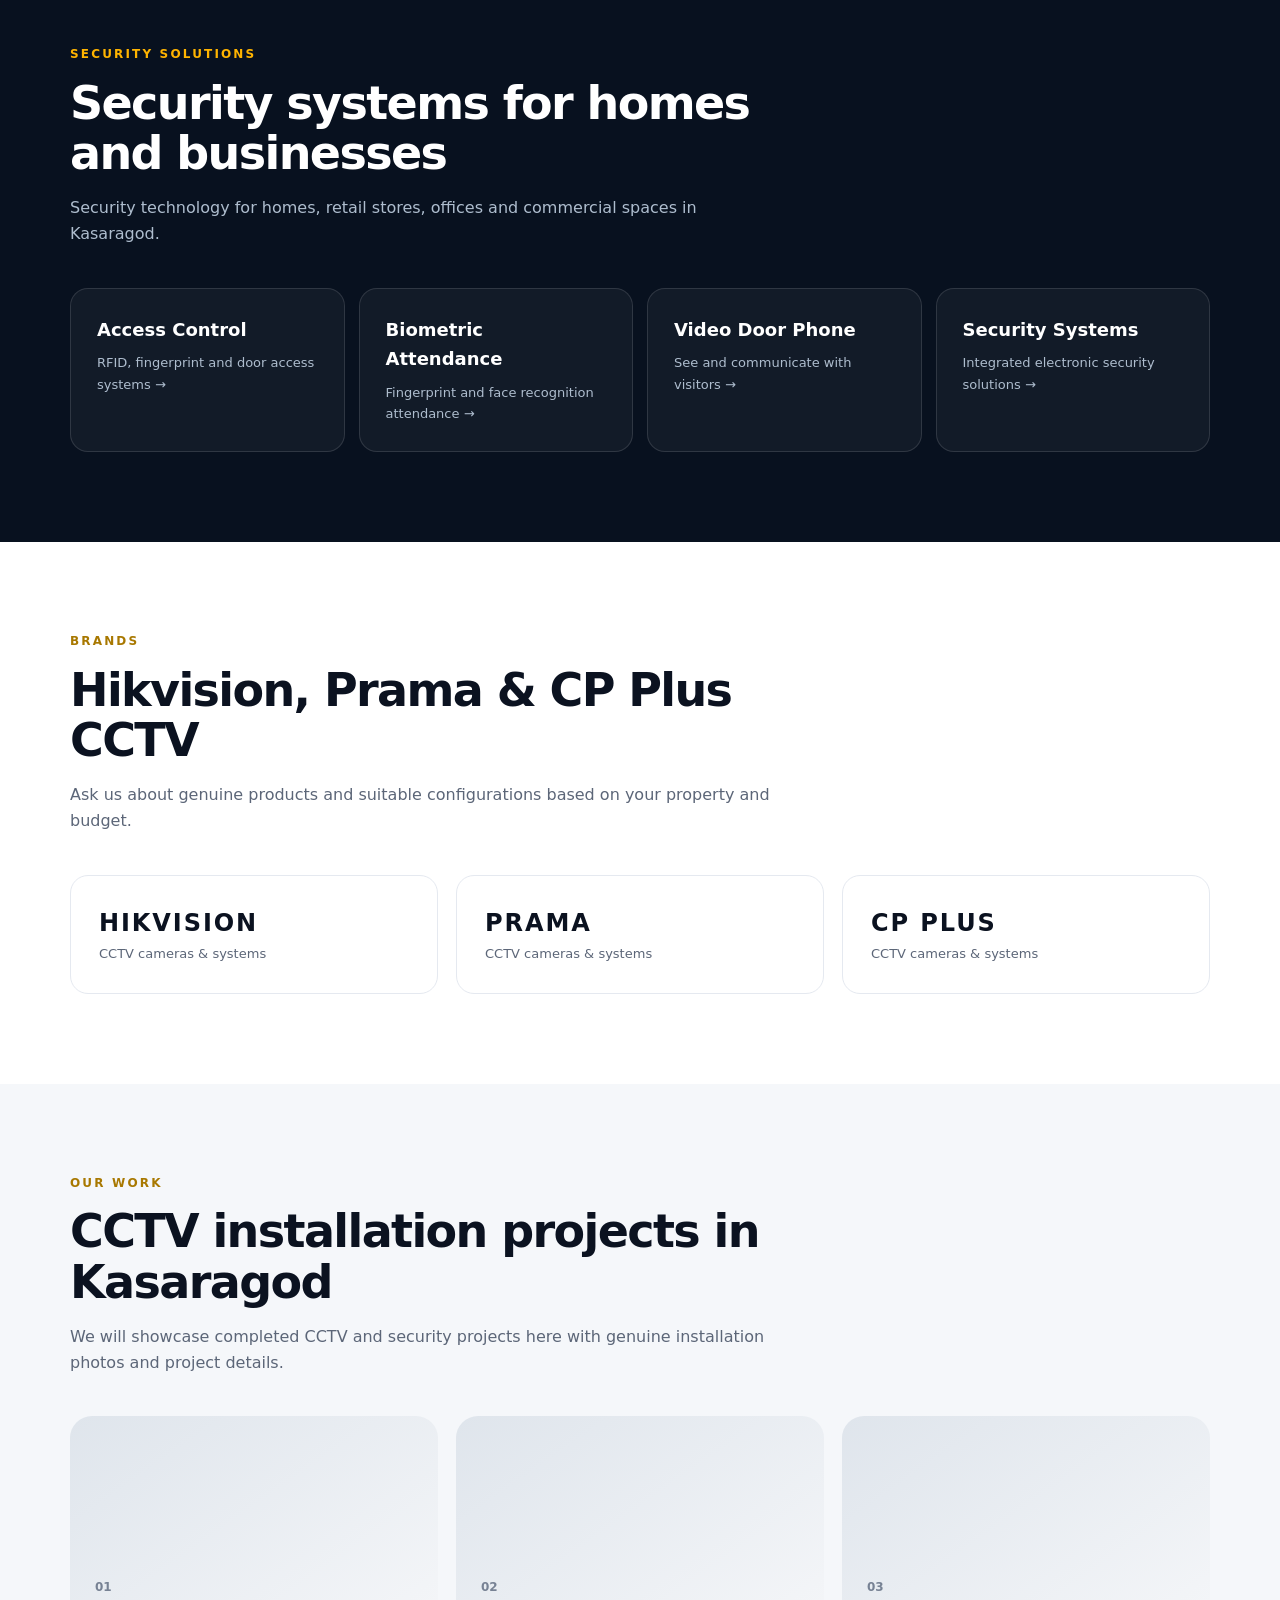
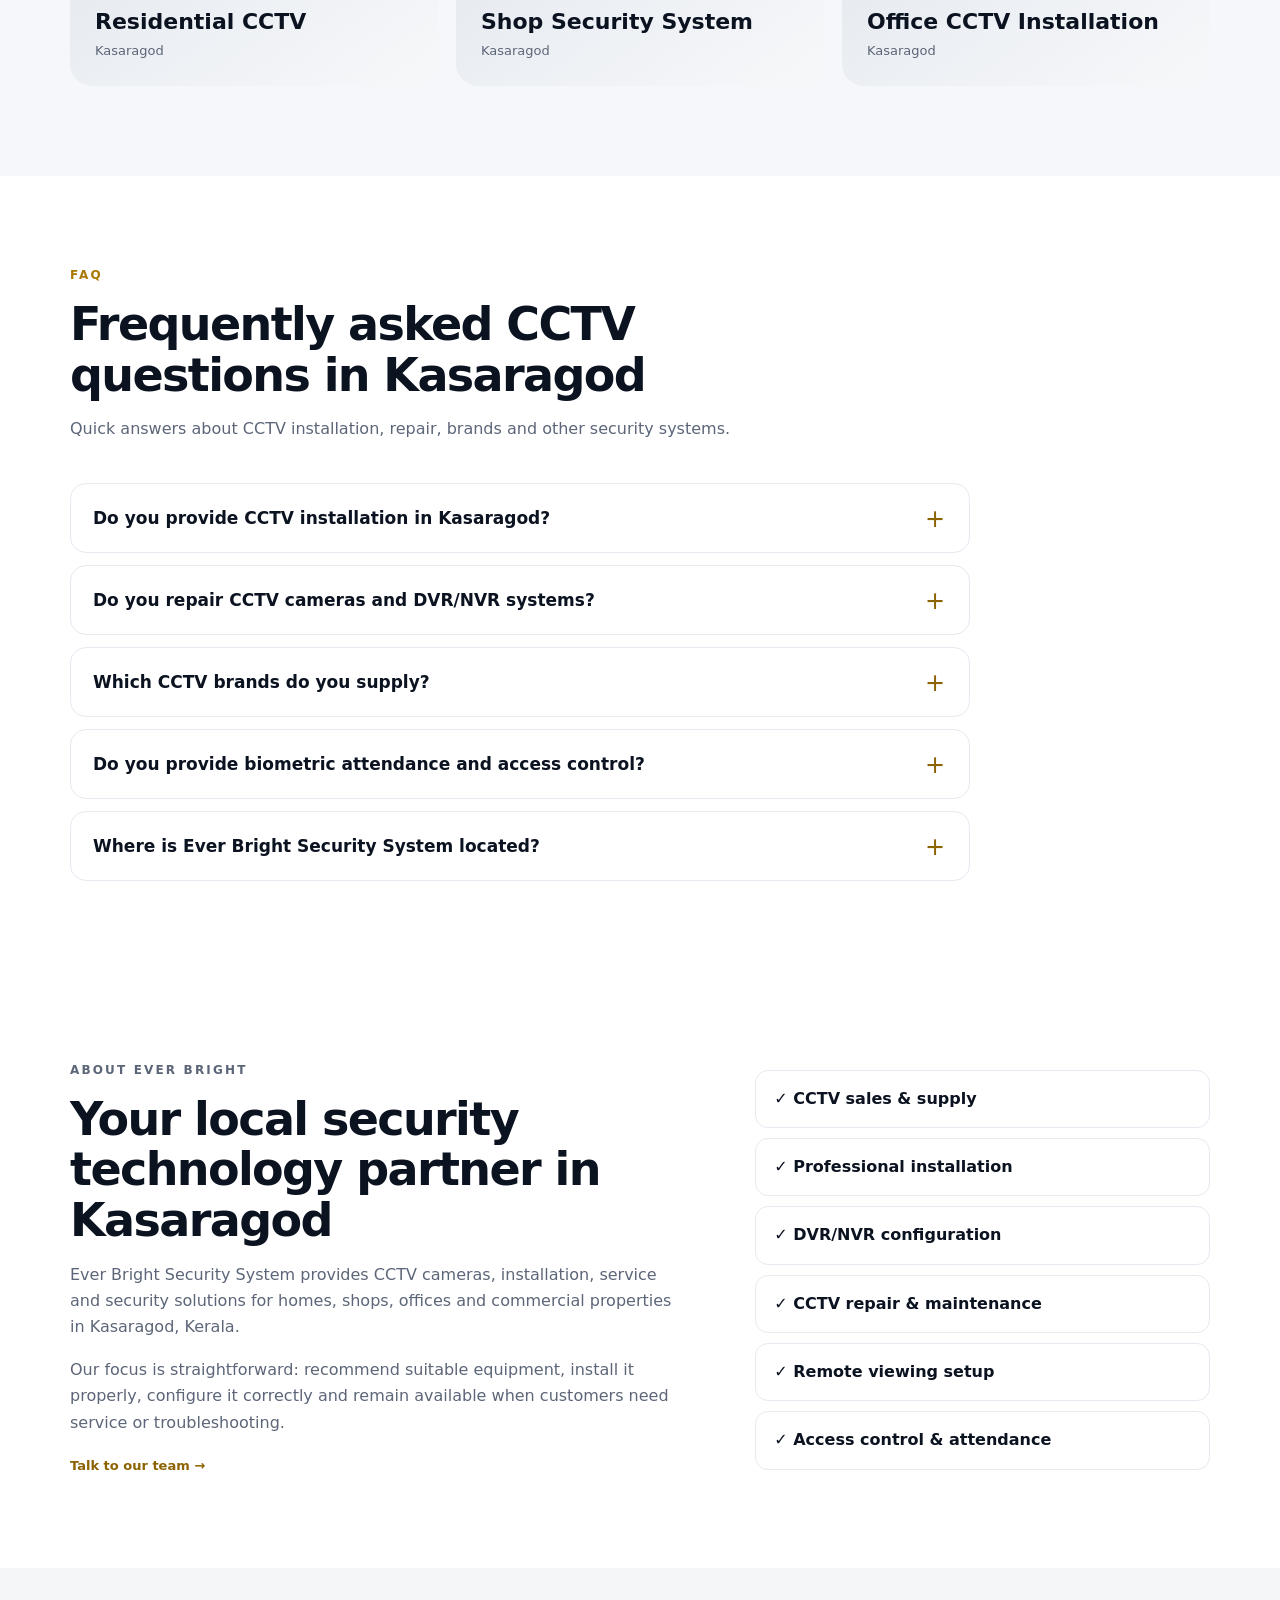
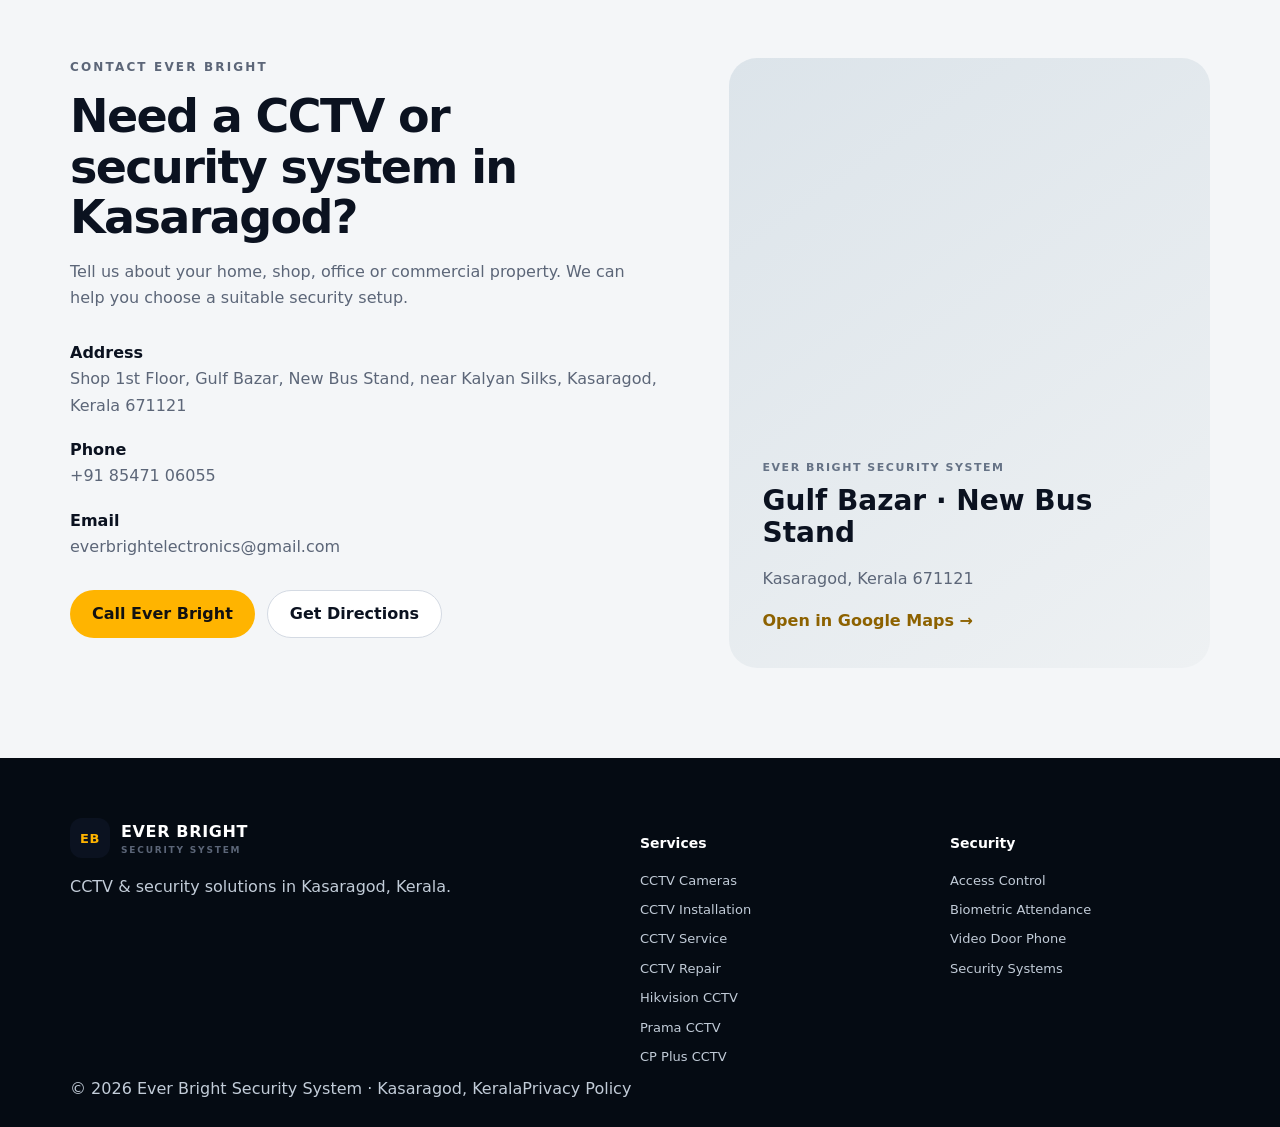
==== commit b59eadad: "Replace Dahua with Prama across homepage" ====
--- a/index.html
+++ b/index.html
@@ -1,29 +1,35 @@
 <!doctype html>
 <html lang="en-IN">
 <head>
-<meta charset="utf-8"><meta name="viewport" content="width=device-width, initial-scale=1">
+<meta charset="utf-8">
+<meta name="viewport" content="width=device-width, initial-scale=1">
 <title>CCTV Dealer in Kasaragod | CCTV Camera & Security Systems | Ever Bright</title>
 <meta name="description" content="Ever Bright Security System is a CCTV dealer in Kasaragod, Kerala offering CCTV cameras, installation, service, repair, access control, biometric attendance and video door phones for homes and businesses.">
-<meta name="robots" content="index,follow"><link rel="canonical" href="https://everbrightsolution.in/">
-<meta property="og:title" content="CCTV Dealer in Kasaragod | Ever Bright Security System"><meta property="og:description" content="CCTV cameras, installation, service, repair and security systems for homes, shops, offices and commercial properties in Kasaragod."><meta property="og:type" content="website"><meta property="og:url" content="https://everbrightsolution.in/">
+<meta name="robots" content="index,follow">
+<link rel="canonical" href="https://everbrightsolution.in/">
+<meta property="og:title" content="CCTV Dealer in Kasaragod | Ever Bright Security System">
+<meta property="og:description" content="CCTV cameras, installation, service, repair and security systems for homes, shops, offices and commercial properties in Kasaragod.">
+<meta property="og:type" content="website">
+<meta property="og:url" content="https://everbrightsolution.in/">
 <link rel="stylesheet" href="css/style.css">
 <script type="application/ld+json">{"@context":"https://schema.org","@type":"LocalBusiness","name":"Ever Bright Security System","url":"https://everbrightsolution.in/","telephone":"+91-8547106055","email":"everbrightelectronics@gmail.com","description":"CCTV dealer and security system supplier in Kasaragod, Kerala, providing CCTV cameras, installation, service, repair and electronic security solutions.","address":{"@type":"PostalAddress","streetAddress":"Shop 1st Floor, Gulf Bazar, New Bus Stand, near Kalyan Silks","addressLocality":"Kasaragod","addressRegion":"Kerala","postalCode":"671121","addressCountry":"IN"},"areaServed":{"@type":"City","name":"Kasaragod"},"sameAs":["https://www.instagram.com/everbright_55/"],"knowsAbout":["CCTV cameras","CCTV installation","CCTV repair","CCTV service","DVR","NVR","access control systems","biometric attendance systems","video door phones","security systems"]}</script>
 <script type="application/ld+json">{"@context":"https://schema.org","@type":"WebSite","name":"Ever Bright Security System","url":"https://everbrightsolution.in/","inLanguage":"en-IN"}</script>
-<script type="application/ld+json">{"@context":"https://schema.org","@type":"FAQPage","mainEntity":[{"@type":"Question","name":"Do you provide CCTV installation in Kasaragod?","acceptedAnswer":{"@type":"Answer","text":"Yes. Ever Bright Security System provides CCTV installation in Kasaragod for homes, shops, offices and commercial properties, including camera positioning, cabling, DVR/NVR configuration and testing."}},{"@type":"Question","name":"Do you repair CCTV cameras and DVR/NVR systems in Kasaragod?","acceptedAnswer":{"@type":"Answer","text":"Yes. We provide CCTV service and repair in Kasaragod for camera faults, DVR/NVR problems, cabling, storage, network connectivity and remote viewing issues."}},{"@type":"Question","name":"Which CCTV brands do you supply?","acceptedAnswer":{"@type":"Answer","text":"We provide CCTV solutions from brands such as Hikvision, Dahua and CP Plus, subject to product availability and the requirements of the installation."}},{"@type":"Question","name":"Do you provide biometric attendance and access control systems?","acceptedAnswer":{"@type":"Answer","text":"Yes. We provide biometric attendance, fingerprint and face recognition attendance systems, as well as access control solutions for homes and businesses in Kasaragod."}},{"@type":"Question","name":"Where is Ever Bright Security System located?","acceptedAnswer":{"@type":"Answer","text":"Ever Bright Security System is located at Shop 1st Floor, Gulf Bazar, New Bus Stand, near Kalyan Silks, Kasaragod, Kerala 671121."}}]}</script>
+<script type="application/ld+json">{"@context":"https://schema.org","@type":"FAQPage","mainEntity":[{"@type":"Question","name":"Do you provide CCTV installation in Kasaragod?","acceptedAnswer":{"@type":"Answer","text":"Yes. Ever Bright Security System provides CCTV installation in Kasaragod for homes, shops, offices and commercial properties, including camera positioning, cabling, DVR/NVR configuration and testing."}},{"@type":"Question","name":"Do you repair CCTV cameras and DVR/NVR systems in Kasaragod?","acceptedAnswer":{"@type":"Answer","text":"Yes. We provide CCTV service and repair in Kasaragod for camera faults, DVR/NVR problems, cabling, storage, network connectivity and remote viewing issues."}},{"@type":"Question","name":"Which CCTV brands do you supply?","acceptedAnswer":{"@type":"Answer","text":"We provide CCTV solutions from brands such as Hikvision, Prama and CP Plus, subject to product availability and the requirements of the installation."}},{"@type":"Question","name":"Do you provide biometric attendance and access control systems?","acceptedAnswer":{"@type":"Answer","text":"Yes. We provide biometric attendance, fingerprint and face recognition attendance systems, as well as access control solutions for homes and businesses in Kasaragod."}},{"@type":"Question","name":"Where is Ever Bright Security System located?","acceptedAnswer":{"@type":"Answer","text":"Ever Bright Security System is located at Shop 1st Floor, Gulf Bazar, New Bus Stand, near Kalyan Silks, Kasaragod, Kerala 671121."}}]}</script>
 </head>
 <body>
-<header class="site-header"><div class="container nav-wrap"><a class="brand" href="index.html" aria-label="Ever Bright Security System home"><span class="brand-mark">EB</span><span>EVER BRIGHT<small>SECURITY SYSTEM</small></span></a><button class="menu-toggle" aria-label="Open menu">☰</button><nav class="nav" aria-label="Main navigation"><div class="nav-dropdown"><button class="nav-dropbtn" type="button">CCTV Services <span>⌄</span></button><div class="dropdown-menu"><a href="pages/cctv-cameras-kasaragod.html">CCTV Cameras</a><a href="pages/cctv-installation-kasaragod.html">CCTV Installation</a><a href="pages/cctv-service-kasaragod.html">CCTV Service</a><a href="pages/cctv-repair-kasaragod.html">CCTV Repair</a><a href="pages/hikvision-cctv-kasaragod.html">Hikvision CCTV</a><a href="pages/dahua-cctv-kasaragod.html">Dahua CCTV</a><a href="pages/cp-plus-cctv-kasaragod.html">CP Plus CCTV</a></div></div><div class="nav-dropdown"><button class="nav-dropbtn" type="button">Security Solutions <span>⌄</span></button><div class="dropdown-menu"><a href="pages/access-control-kasaragod.html">Access Control</a><a href="pages/biometric-attendance-kasaragod.html">Biometric Attendance</a><a href="pages/video-door-phone-kasaragod.html">Video Door Phone</a><a href="pages/security-systems-kasaragod.html">Security Systems</a></div></div><a href="#brands">Brands</a><a href="#about">About</a><a href="#faq">FAQ</a><a href="#contact">Contact</a></nav></div></header>
+<header class="site-header"><div class="container nav-wrap"><a class="brand" href="index.html" aria-label="Ever Bright Security System home"><span class="brand-mark">EB</span><span>EVER BRIGHT<small>SECURITY SYSTEM</small></span></a><button class="menu-toggle" aria-label="Open menu">☰</button><nav class="nav" aria-label="Main navigation"><div class="nav-dropdown"><button class="nav-dropbtn" type="button">CCTV Services <span>⌄</span></button><div class="dropdown-menu"><a href="pages/cctv-cameras-kasaragod.html">CCTV Cameras</a><a href="pages/cctv-installation-kasaragod.html">CCTV Installation</a><a href="pages/cctv-service-kasaragod.html">CCTV Service</a><a href="pages/cctv-repair-kasaragod.html">CCTV Repair</a><a href="pages/hikvision-cctv-kasaragod.html">Hikvision CCTV</a><a href="pages/prama-cctv-kasaragod.html">Prama CCTV</a><a href="pages/cp-plus-cctv-kasaragod.html">CP Plus CCTV</a></div></div><div class="nav-dropdown"><button class="nav-dropbtn" type="button">Security Solutions <span>⌄</span></button><div class="dropdown-menu"><a href="pages/access-control-kasaragod.html">Access Control</a><a href="pages/biometric-attendance-kasaragod.html">Biometric Attendance</a><a href="pages/video-door-phone-kasaragod.html">Video Door Phone</a><a href="pages/security-systems-kasaragod.html">Security Systems</a></div></div><a href="#brands">Brands</a><a href="#about">About</a><a href="#faq">FAQ</a><a href="#contact">Contact</a></nav></div></header>
 <main>
 <section class="hero"><div class="container hero-grid"><div><p class="eyebrow">KASARAGOD · KERALA</p><h1>CCTV Dealer in Kasaragod for Homes &amp; Businesses</h1><p class="hero-copy">CCTV cameras, professional installation, service and repair for homes, shops, offices and commercial properties across Kasaragod.</p><div class="actions"><a class="btn primary" href="tel:+918547106055">Call Now</a><a class="btn light" href="https://wa.me/918547106055?text=Hello%20Ever%20Bright%2C%20I%20need%20a%20CCTV%20or%20security%20system%20quotation." target="_blank" rel="noopener">WhatsApp</a></div><div class="trust-row"><span>✓ Kasaragod-based</span><span>✓ Sales &amp; service</span><span>✓ Home + business</span></div></div><div class="hero-card"><div class="camera-icon">◉</div><p>SECURE YOUR SPACE</p><h2>Complete Security Solutions</h2><ul><li>CCTV Cameras</li><li>DVR / NVR Systems</li><li>Access Control</li><li>Biometric Attendance</li><li>Video Door Phones</li></ul></div></div></section>
 <section class="stats"><div class="container stats-grid"><div><strong>5.0★</strong><span>Google rating</span></div><div><strong>Local</strong><span>Kasaragod service</span></div><div><strong>End-to-end</strong><span>Sales &amp; service</span></div><div><strong>Home + Business</strong><span>Security solutions</span></div></div></section>
 <section id="services" class="section"><div class="container"><div class="section-head"><p class="eyebrow">OUR SERVICES</p><h2>CCTV Services in Kasaragod</h2><p>From choosing the right camera to installation, troubleshooting and maintenance, Ever Bright provides practical security solutions backed by local support.</p></div><div class="cards"><a class="card" href="pages/cctv-cameras-kasaragod.html"><span class="icon">◉</span><h3>CCTV Cameras</h3><p>Indoor, outdoor, IP, dome, bullet and other CCTV camera solutions for homes and businesses.</p><span class="arrow">Explore cameras →</span></a><a class="card" href="pages/cctv-installation-kasaragod.html"><span class="icon">⌁</span><h3>CCTV Installation</h3><p>Camera positioning, cabling, DVR/NVR setup, configuration, testing and remote viewing.</p><span class="arrow">Installation services →</span></a><a class="card" href="pages/cctv-service-kasaragod.html"><span class="icon">⚙</span><h3>CCTV Service</h3><p>System checks, configuration, connectivity troubleshooting and after-sales support.</p><span class="arrow">Get service →</span></a><a class="card" href="pages/cctv-repair-kasaragod.html"><span class="icon">⌁</span><h3>CCTV Repair</h3><p>DVR/NVR issues, camera faults, cabling, storage and remote viewing problems.</p><span class="arrow">Request repair →</span></a></div></div></section>
 <section id="solutions" class="section dark"><div class="container"><div class="section-head"><p class="eyebrow">SECURITY SOLUTIONS</p><h2>Security systems for homes and businesses</h2><p>Security technology for homes, retail stores, offices and commercial spaces in Kasaragod.</p></div><div class="solution-grid"><a href="pages/access-control-kasaragod.html"><strong>Access Control</strong><span>RFID, fingerprint and door access systems →</span></a><a href="pages/biometric-attendance-kasaragod.html"><strong>Biometric Attendance</strong><span>Fingerprint and face recognition attendance →</span></a><a href="pages/video-door-phone-kasaragod.html"><strong>Video Door Phone</strong><span>See and communicate with visitors →</span></a><a href="pages/security-systems-kasaragod.html"><strong>Security Systems</strong><span>Integrated electronic security solutions →</span></a></div></div></section>
-<section id="brands" class="section"><div class="container"><div class="section-head"><p class="eyebrow">BRANDS</p><h2>Hikvision, Dahua &amp; CP Plus CCTV</h2><p>Ask us about genuine products and suitable configurations based on your property and budget.</p></div><div class="brand-grid"><a href="pages/hikvision-cctv-kasaragod.html"><strong>HIKVISION</strong><span>CCTV cameras &amp; systems</span></a><a href="pages/dahua-cctv-kasaragod.html"><strong>DAHUA</strong><span>CCTV cameras &amp; systems</span></a><a href="pages/cp-plus-cctv-kasaragod.html"><strong>CP PLUS</strong><span>CCTV cameras &amp; systems</span></a></div></div></section>
+<section id="brands" class="section"><div class="container"><div class="section-head"><p class="eyebrow">BRANDS</p><h2>Hikvision, Prama &amp; CP Plus CCTV</h2><p>Ask us about genuine products and suitable configurations based on your property and budget.</p></div><div class="brand-grid"><a href="pages/hikvision-cctv-kasaragod.html"><strong>HIKVISION</strong><span>CCTV cameras &amp; systems</span></a><a href="pages/prama-cctv-kasaragod.html"><strong>PRAMA</strong><span>CCTV cameras &amp; systems</span></a><a href="pages/cp-plus-cctv-kasaragod.html"><strong>CP PLUS</strong><span>CCTV cameras &amp; systems</span></a></div></div></section>
 <section id="projects" class="section soft"><div class="container"><div class="section-head"><p class="eyebrow">OUR WORK</p><h2>CCTV installation projects in Kasaragod</h2><p>We will showcase completed CCTV and security projects here with genuine installation photos and project details.</p></div><div class="project-grid"><div class="project-placeholder"><span>01</span><h3>Residential CCTV</h3><p>Kasaragod</p></div><div class="project-placeholder"><span>02</span><h3>Shop Security System</h3><p>Kasaragod</p></div><div class="project-placeholder"><span>03</span><h3>Office CCTV Installation</h3><p>Kasaragod</p></div></div></div></section>
-<section id="faq" class="section"><div class="container"><div class="section-head"><p class="eyebrow">FAQ</p><h2>Frequently asked CCTV questions in Kasaragod</h2><p>Quick answers about CCTV installation, repair, brands and other security systems.</p></div><div class="faq-list"><details><summary>Do you provide CCTV installation in Kasaragod?</summary><p>Yes. We install CCTV systems for homes, shops, offices and commercial properties, including camera positioning, cabling, DVR/NVR configuration and testing.</p></details><details><summary>Do you repair CCTV cameras and DVR/NVR systems?</summary><p>Yes. We provide CCTV service and repair for camera faults, DVR/NVR problems, cabling, storage, network connectivity and remote viewing issues.</p></details><details><summary>Which CCTV brands do you supply?</summary><p>We provide CCTV solutions from brands such as Hikvision, Dahua and CP Plus, subject to availability and the requirements of the installation.</p></details><details><summary>Do you provide biometric attendance and access control?</summary><p>Yes. We provide biometric attendance, fingerprint and face recognition attendance systems, along with access control solutions for homes and businesses.</p></details><details><summary>Where is Ever Bright Security System located?</summary><p>Shop 1st Floor, Gulf Bazar, New Bus Stand, near Kalyan Silks, Kasaragod, Kerala 671121.</p></details></div></div></section>
+<section id="faq" class="section"><div class="container"><div class="section-head"><p class="eyebrow">FAQ</p><h2>Frequently asked CCTV questions in Kasaragod</h2><p>Quick answers about CCTV installation, repair, brands and other security systems.</p></div><div class="faq-list"><details><summary>Do you provide CCTV installation in Kasaragod?</summary><p>Yes. We install CCTV systems for homes, shops, offices and commercial properties, including camera positioning, cabling, DVR/NVR configuration and testing.</p></details><details><summary>Do you repair CCTV cameras and DVR/NVR systems?</summary><p>Yes. We provide CCTV service and repair for camera faults, DVR/NVR problems, cabling, storage, network connectivity and remote viewing issues.</p></details><details><summary>Which CCTV brands do you supply?</summary><p>We provide CCTV solutions from brands such as Hikvision, Prama and CP Plus, subject to availability and the requirements of the installation.</p></details><details><summary>Do you provide biometric attendance and access control?</summary><p>Yes. We provide biometric attendance, fingerprint and face recognition attendance systems, along with access control solutions for homes and businesses.</p></details><details><summary>Where is Ever Bright Security System located?</summary><p>Shop 1st Floor, Gulf Bazar, New Bus Stand, near Kalyan Silks, Kasaragod, Kerala 671121.</p></details></div></div></section>
 <section id="about" class="section"><div class="container about-grid"><div><p class="eyebrow">ABOUT EVER BRIGHT</p><h2>Your local security technology partner in Kasaragod</h2><p>Ever Bright Security System provides CCTV cameras, installation, service and security solutions for homes, shops, offices and commercial properties in Kasaragod, Kerala.</p><p>Our focus is straightforward: recommend suitable equipment, install it properly, configure it correctly and remain available when customers need service or troubleshooting.</p><a class="text-link" href="#contact">Talk to our team →</a></div><div class="check-list"><div>✓ CCTV sales &amp; supply</div><div>✓ Professional installation</div><div>✓ DVR/NVR configuration</div><div>✓ CCTV repair &amp; maintenance</div><div>✓ Remote viewing setup</div><div>✓ Access control &amp; attendance</div></div></div></section>
 <section id="contact" class="contact-section"><div class="container contact-grid"><div><p class="eyebrow">CONTACT EVER BRIGHT</p><h2>Need a CCTV or security system in Kasaragod?</h2><p>Tell us about your home, shop, office or commercial property. We can help you choose a suitable security setup.</p><div class="contact-details"><p><strong>Address</strong><br>Shop 1st Floor, Gulf Bazar, New Bus Stand, near Kalyan Silks, Kasaragod, Kerala 671121</p><p><strong>Phone</strong><br><a href="tel:+918547106055">+91 85471 06055</a></p><p><strong>Email</strong><br><a href="mailto:everbrightelectronics@gmail.com">everbrightelectronics@gmail.com</a></p></div><div class="actions"><a class="btn primary" href="tel:+918547106055">Call Ever Bright</a><a class="btn outline" href="https://www.google.com/maps/search/?api=1&amp;query=Ever+Bright+Security+System+Kasaragod" target="_blank" rel="noopener">Get Directions</a></div></div><div class="map-card"><span>EVER BRIGHT SECURITY SYSTEM</span><strong>Gulf Bazar · New Bus Stand</strong><p>Kasaragod, Kerala 671121</p><a href="https://www.google.com/maps/search/?api=1&amp;query=Ever+Bright+Security+System+Kasaragod" target="_blank" rel="noopener">Open in Google Maps →</a></div></div></section>
 </main>
-<footer><div class="container footer-grid"><div><a class="brand footer-brand" href="index.html"><span class="brand-mark">EB</span><span>EVER BRIGHT<small>SECURITY SYSTEM</small></span></a><p>CCTV &amp; security solutions in Kasaragod, Kerala.</p></div><div><h3>Services</h3><a href="pages/cctv-cameras-kasaragod.html">CCTV Cameras</a><a href="pages/cctv-installation-kasaragod.html">CCTV Installation</a><a href="pages/cctv-service-kasaragod.html">CCTV Service</a><a href="pages/cctv-repair-kasaragod.html">CCTV Repair</a><a href="pages/hikvision-cctv-kasaragod.html">Hikvision CCTV</a><a href="pages/dahua-cctv-kasaragod.html">Dahua CCTV</a><a href="pages/cp-plus-cctv-kasaragod.html">CP Plus CCTV</a></div><div><h3>Security</h3><a href="pages/access-control-kasaragod.html">Access Control</a><a href="pages/biometric-attendance-kasaragod.html">Biometric Attendance</a><a href="pages/video-door-phone-kasaragod.html">Video Door Phone</a><a href="pages/security-systems-kasaragod.html">Security Systems</a></div></div><div class="container copyright">© 2026 Ever Bright Security System · Kasaragod, Kerala · <a href="privacy.html">Privacy</a></div></footer>
+<footer><div class="container footer-grid"><div><a class="brand footer-brand" href="index.html"><span class="brand-mark">EB</span><span>EVER BRIGHT<small>SECURITY SYSTEM</small></span></a><p>CCTV &amp; security solutions in Kasaragod, Kerala.</p></div><div><h3>Services</h3><a href="pages/cctv-cameras-kasaragod.html">CCTV Cameras</a><a href="pages/cctv-installation-kasaragod.html">CCTV Installation</a><a href="pages/cctv-service-kasaragod.html">CCTV Service</a><a href="pages/cctv-repair-kasaragod.html">CCTV Repair</a><a href="pages/hikvision-cctv-kasaragod.html">Hikvision CCTV</a><a href="pages/prama-cctv-kasaragod.html">Prama CCTV</a><a href="pages/cp-plus-cctv-kasaragod.html">CP Plus CCTV</a></div><div><h3>Security</h3><a href="pages/access-control-kasaragod.html">Access Control</a><a href="pages/biometric-attendance-kasaragod.html">Biometric Attendance</a><a href="pages/video-door-phone-kasaragod.html">Video Door Phone</a><a href="pages/security-systems-kasaragod.html">Security Systems</a></div></div><div class="container footer-bottom"><span>© 2026 Ever Bright Security System · Kasaragod, Kerala</span><a href="privacy.html">Privacy Policy</a></div></footer>
 <script src="js/script.js"></script>
-</body></html>+</body>
+</html>
--- a/css/style.css
+++ b/css/style.css
@@ -1 +1 @@
-:root{--ink:#0b1220;--muted:#5c6678;--line:#e5e9f0;--soft:#f5f7fa;--accent:#ffb400;--dark:#08111f;--white:#fff;--radius:20px}*{box-sizing:border-box}html{scroll-behavior:smooth}body{margin:0;font-family:Inter,ui-sans-serif,system-ui,-apple-system,BlinkMacSystemFont,"Segoe UI",sans-serif;color:var(--ink);line-height:1.65;background:#fff}a{color:inherit;text-decoration:none}.container{width:min(1140px,92%);margin:auto}.site-header{position:sticky;top:0;z-index:50;background:rgba(255,255,255,.94);backdrop-filter:blur(14px);border-bottom:1px solid var(--line)}.nav-wrap{height:76px;display:flex;align-items:center;justify-content:space-between}.brand{display:flex;align-items:center;gap:11px;font-weight:900;letter-spacing:.04em}.brand small{display:block;font-size:9px;letter-spacing:.2em;color:var(--muted);margin-top:-3px}.brand-mark{width:40px;height:40px;border-radius:12px;display:grid;place-items:center;background:var(--ink);color:var(--accent);font-size:13px}.nav{display:flex;gap:27px;font-size:14px;font-weight:700}.nav a:hover,.text-link:hover{color:#9b6b00}.menu-toggle{display:none;border:0;background:none;font-size:25px}.hero{background:linear-gradient(135deg,#07101d 0%,#10243b 65%,#182d43 100%);color:#fff;padding:90px 0 72px;overflow:hidden}.hero-grid{display:grid;grid-template-columns:1.25fr .75fr;gap:70px;align-items:center}.eyebrow{font-size:12px;font-weight:900;letter-spacing:.18em;color:#a87800;margin:0 0 13px}.hero .eyebrow{color:var(--accent)}h1{font-size:clamp(42px,6vw,70px);line-height:1.02;letter-spacing:-.045em;margin:0 0 24px;max-width:780px}.hero-copy{font-size:19px;color:#d8e0ea;max-width:700px}.actions{display:flex;gap:12px;flex-wrap:wrap;margin:30px 0}.btn{display:inline-flex;align-items:center;justify-content:center;min-height:48px;padding:0 22px;border-radius:999px;font-weight:850}.btn.primary{background:var(--accent);color:#111}.btn.light{background:#fff;color:#111}.btn.outline{border:1px solid #d4dae3;background:#fff}.trust-row{display:flex;flex-wrap:wrap;gap:18px;color:#cbd5e1;font-size:13px}.hero-card{border:1px solid rgba(255,255,255,.15);background:rgba(255,255,255,.07);padding:32px;border-radius:28px;box-shadow:0 30px 70px rgba(0,0,0,.2)}.camera-icon{font-size:64px;color:var(--accent);line-height:1}.hero-card p{font-size:11px;letter-spacing:.18em;font-weight:900;color:#9aa9ba}.hero-card h2{font-size:28px;line-height:1.15;margin:8px 0 20px}.hero-card ul{padding:0;margin:0;list-style:none;color:#dce5ee}.hero-card li{padding:9px 0;border-bottom:1px solid rgba(255,255,255,.1)}.stats{border-bottom:1px solid var(--line)}.stats-grid{display:grid;grid-template-columns:repeat(4,1fr)}.stats-grid div{padding:25px 18px;border-right:1px solid var(--line)}.stats-grid div:last-child{border:0}.stats strong,.stats span{display:block}.stats strong{font-size:21px}.stats span{font-size:12px;color:var(--muted)}.section{padding:90px 0}.soft{background:var(--soft)}.section-head{max-width:720px;margin-bottom:40px}.section-head h2,.contact-section h2,.about-grid h2{font-size:clamp(30px,4vw,46px);line-height:1.1;letter-spacing:-.035em;margin:0 0 15px}.section-head p:not(.eyebrow),.about-grid p,.contact-grid>div>p{color:var(--muted)}.cards{display:grid;grid-template-columns:repeat(4,1fr);gap:18px}.card{padding:28px;border:1px solid var(--line);border-radius:var(--radius);transition:.2s;background:#fff}.card:hover{transform:translateY(-5px);box-shadow:0 16px 35px rgba(10,20,40,.09);border-color:#ccd4df}.icon{display:grid;place-items:center;width:44px;height:44px;border-radius:12px;background:#fff5d9;color:#a87800;font-size:20px}.card h3{font-size:20px;margin:22px 0 8px}.card p{font-size:14px;color:var(--muted);min-height:90px}.arrow,.text-link{font-weight:850;color:#8d6200;font-size:13px}.dark{background:var(--dark);color:#fff}.dark .section-head p:not(.eyebrow){color:#aebdce}.dark .eyebrow{color:var(--accent)}.solution-grid{display:grid;grid-template-columns:repeat(4,1fr);gap:14px}.solution-grid a{padding:26px;border:1px solid rgba(255,255,255,.12);border-radius:18px;background:rgba(255,255,255,.045)}.solution-grid strong,.solution-grid span{display:block}.solution-grid strong{font-size:18px}.solution-grid span{color:#aebdce;font-size:13px;margin-top:8px}.brand-grid{display:grid;grid-template-columns:repeat(3,1fr);gap:18px}.brand-grid a{border:1px solid var(--line);border-radius:18px;padding:28px;background:#fff}.brand-grid strong,.brand-grid span{display:block}.brand-grid strong{font-size:24px;letter-spacing:.08em}.brand-grid span{font-size:13px;color:var(--muted)}.project-grid{display:grid;grid-template-columns:repeat(3,1fr);gap:18px}.project-placeholder{min-height:270px;border-radius:22px;background:linear-gradient(145deg,#dfe5ec,#f7f8fa);padding:25px;display:flex;flex-direction:column;justify-content:flex-end}.project-placeholder span{font-size:12px;font-weight:900;color:#778294}.project-placeholder h3{margin:6px 0 0;font-size:22px}.project-placeholder p{margin:0;color:var(--muted);font-size:13px}.faq-list{display:grid;gap:12px;max-width:900px}.faq-list details{border:1px solid var(--line);border-radius:16px;background:#fff;padding:0 22px}.faq-list summary{cursor:pointer;list-style:none;padding:20px 32px 20px 0;font-weight:800;font-size:17px;position:relative}.faq-list summary::-webkit-details-marker{display:none}.faq-list summary:after{content:'+';position:absolute;right:2px;top:16px;font-size:24px;font-weight:400;color:#8d6200}.faq-list details[open] summary:after{content:'−'}.faq-list details p{color:var(--muted);margin:0;padding:0 0 22px;max-width:820px}.about-grid{display:grid;grid-template-columns:1.15fr .85fr;gap:70px;align-items:center}.check-list{display:grid;gap:10px}.check-list div{padding:15px 18px;border:1px solid var(--line);border-radius:13px;font-weight:700}.contact-section{background:#f4f6f8;padding:90px 0}.contact-grid{display:grid;grid-template-columns:1.1fr .9fr;gap:70px}.contact-details{margin-top:28px}.contact-details p{margin:18px 0;color:var(--muted)}.contact-details strong{color:var(--ink)}.map-card{min-height:390px;border-radius:28px;background:linear-gradient(145deg,#dce4ea,#eef1f3);padding:34px;display:flex;flex-direction:column;justify-content:flex-end}.map-card span{font-size:11px;font-weight:900;letter-spacing:.14em;color:#667386}.map-card strong{font-size:28px;line-height:1.15;margin-top:8px}.map-card p{color:var(--muted)}.map-card a{font-weight:850;color:#8d6200}footer{background:#050b13;color:#c2ccd8;padding:60px 0 25px}.footer-grid{display:grid;grid-template-columns:2fr 1fr 1fr;gap:50px}.footer-brand{color:#fff}.footer-grid h3{color:#fff;font-size:14px}.footer-grid a:not(.brand){display:block;font-size:13px;margin:8px 0}.copyright{border-top:1px solid rgba(255,255,255,.1);margin-top:40px;padding-top:20px;font-size:12px;color:#8491a1}.copyright a{color:#cbd5e1}@media(max-width:900px){.nav{display:none}.menu-toggle{display:block}.hero-grid,.about-grid,.contact-grid{grid-template-columns:1fr}.hero{padding-top:60px}.cards{grid-template-columns:repeat(2,1fr)}.solution-grid{grid-template-columns:repeat(2,1fr)}.stats-grid{grid-template-columns:repeat(2,1fr)}.stats-grid div:nth-child(2){border-right:0}.brand-grid,.project-grid{grid-template-columns:1fr}}@media(max-width:560px){.cards,.solution-grid,.stats-grid{grid-template-columns:1fr}.stats-grid div{border-right:0;border-bottom:1px solid var(--line)}h1{font-size:43px}.section{padding:65px 0}.hero-card{padding:25px}.footer-grid{grid-template-columns:1fr}.nav-wrap{height:68px}}+:root{--ink:#0b1220;--muted:#5c6678;--line:#e5e9f0;--soft:#f5f7fa;--accent:#ffb400;--dark:#08111f;--white:#fff;--radius:20px}*{box-sizing:border-box}html{scroll-behavior:smooth}body{margin:0;font-family:Inter,ui-sans-serif,system-ui,-apple-system,BlinkMacSystemFont,"Segoe UI",sans-serif;color:var(--ink);line-height:1.65;background:#fff}a{color:inherit;text-decoration:none}.container{width:min(1140px,92%);margin:auto}.site-header{position:sticky;top:0;z-index:50;background:rgba(255,255,255,.96);backdrop-filter:blur(14px);border-bottom:1px solid var(--line)}.nav-wrap{height:76px;display:flex;align-items:center;justify-content:space-between;position:relative}.brand{display:flex;align-items:center;gap:11px;font-weight:900;letter-spacing:.04em;min-width:0;flex:1}.brand>span:last-child{white-space:nowrap}.brand small{display:block;font-size:9px;letter-spacing:.2em;color:var(--muted);margin-top:-3px}.brand-mark{width:40px;height:40px;flex:0 0 40px;border-radius:12px;display:grid;place-items:center;background:var(--ink);color:var(--accent);font-size:13px}.nav{display:flex;align-items:center;gap:25px;font-size:14px;font-weight:700}.nav a:hover,.text-link:hover,.nav-dropbtn:hover{color:#9b6b00}.nav-dropdown{position:relative;height:76px;display:flex;align-items:center}.nav-dropbtn{border:0;background:transparent;color:var(--ink);font:inherit;font-size:14px;font-weight:700;padding:10px 0;cursor:pointer;display:flex;align-items:center;gap:5px}.nav-dropbtn span{font-size:12px;transition:transform .15s ease}.nav-dropdown:hover .nav-dropbtn span,.nav-dropdown:focus-within .nav-dropbtn span{transform:rotate(180deg)}.dropdown-menu{position:absolute;top:calc(100% - 1px);left:-16px;min-width:245px;padding:8px;background:rgba(255,255,255,.99);border:1px solid var(--line);border-radius:14px;box-shadow:0 16px 40px rgba(10,20,40,.13);visibility:hidden;opacity:0;transform:translateY(-4px);pointer-events:none;transition:opacity .12s ease,transform .12s ease,visibility 0s linear .12s}.nav-dropdown:hover .dropdown-menu,.nav-dropdown:focus-within .dropdown-menu{visibility:visible;opacity:1;transform:translateY(0);pointer-events:auto;transition-delay:0s}.dropdown-menu a{display:block;padding:9px 13px;border-radius:9px;font-size:13px;white-space:nowrap}.dropdown-menu a:hover,.dropdown-menu a:focus{background:var(--soft);color:#8d6200;outline:none}.menu-toggle{display:none;appearance:none;-webkit-appearance:none;border:1px solid #d9dee7;background:#fff;color:var(--ink);width:44px;height:44px;flex:0 0 44px;border-radius:12px;align-items:center;justify-content:center;font-size:0;line-height:1;cursor:pointer;box-shadow:0 4px 14px rgba(10,20,40,.08);padding:0;position:relative;z-index:60}.menu-toggle:before,.menu-toggle:after{content:"";position:absolute;width:20px;height:2px;background:var(--ink);border-radius:3px;left:11px;transition:transform .18s ease,top .18s ease}.menu-toggle:before{top:16px;box-shadow:0 7px 0 var(--ink)}.menu-toggle:after{top:30px}.menu-toggle.is-open:before{top:21px;box-shadow:none;transform:rotate(45deg)}.menu-toggle.is-open:after{top:21px;transform:rotate(-45deg)}.menu-toggle:focus{outline:2px solid var(--accent);outline-offset:2px}.hero{background:linear-gradient(135deg,#07101d 0%,#10243b 65%,#182d43 100%);color:#fff;padding:90px 0 72px;overflow:hidden}.hero-grid{display:grid;grid-template-columns:1.25fr .75fr;gap:70px;align-items:center}.eyebrow{font-size:12px;font-weight:900;letter-spacing:.18em;color:#a87800;margin:0 0 13px}.hero .eyebrow{color:var(--accent)}h1{font-size:clamp(42px,6vw,70px);line-height:1.02;letter-spacing:-.045em;margin:0 0 24px;max-width:780px}.hero-copy{font-size:19px;color:#d8e0ea;max-width:700px}.actions{display:flex;gap:12px;flex-wrap:wrap;margin:30px 0}.btn{display:inline-flex;align-items:center;justify-content:center;min-height:48px;padding:0 22px;border-radius:999px;font-weight:850}.btn.primary{background:var(--accent);color:#111}.btn.light{background:#fff;color:#111}.btn.outline{border:1px solid #d4dae3;background:#fff}.trust-row{display:flex;flex-wrap:wrap;gap:18px;color:#cbd5e1;font-size:13px}.hero-card{border:1px solid rgba(255,255,255,.15);background:rgba(255,255,255,.07);padding:32px;border-radius:28px;box-shadow:0 30px 70px rgba(0,0,0,.2)}.camera-icon{font-size:64px;color:var(--accent);line-height:1}.hero-card p{font-size:11px;letter-spacing:.18em;font-weight:900;color:#9aa9ba}.hero-card h2{font-size:28px;line-height:1.15;margin:8px 0 20px}.hero-card ul{padding:0;margin:0;list-style:none;color:#dce5ee}.hero-card li{padding:9px 0;border-bottom:1px solid rgba(255,255,255,.1)}.stats{border-bottom:1px solid var(--line)}.stats-grid{display:grid;grid-template-columns:repeat(4,1fr)}.stats-grid div{padding:25px 18px;border-right:1px solid var(--line)}.stats-grid div:last-child{border:0}.stats strong,.stats span{display:block}.stats strong{font-size:21px}.stats span{font-size:12px;color:var(--muted)}.section{padding:90px 0}.soft{background:var(--soft)}.section-head{max-width:720px;margin-bottom:40px}.section-head h2,.contact-section h2,.about-grid h2{font-size:clamp(30px,4vw,46px);line-height:1.1;letter-spacing:-.035em;margin:0 0 15px}.section-head p:not(.eyebrow),.about-grid p,.contact-grid>div>p{color:var(--muted)}.cards{display:grid;grid-template-columns:repeat(4,1fr);gap:18px}.card{padding:28px;border:1px solid var(--line);border-radius:var(--radius);transition:.2s;background:#fff}.card:hover{transform:translateY(-5px);box-shadow:0 16px 35px rgba(10,20,40,.09);border-color:#ccd4df}.icon{display:grid;place-items:center;width:44px;height:44px;border-radius:12px;background:#fff5d9;color:#a87800;font-size:20px}.card h3{font-size:20px;margin:22px 0 8px}.card p{font-size:14px;color:var(--muted);min-height:90px}.arrow,.text-link{font-weight:850;color:#8d6200;font-size:13px}.dark{background:var(--dark);color:#fff}.dark .section-head p:not(.eyebrow){color:#aebdce}.dark .eyebrow{color:var(--accent)}.solution-grid{display:grid;grid-template-columns:repeat(4,1fr);gap:14px}.solution-grid a{padding:26px;border:1px solid rgba(255,255,255,.12);border-radius:18px;background:rgba(255,255,255,.045)}.solution-grid strong,.solution-grid span{display:block}.solution-grid strong{font-size:18px}.solution-grid span{color:#aebdce;font-size:13px;margin-top:8px}.brand-grid{display:grid;grid-template-columns:repeat(3,1fr);gap:18px}.brand-grid a{border:1px solid var(--line);border-radius:18px;padding:28px;background:#fff}.brand-grid strong,.brand-grid span{display:block}.brand-grid strong{font-size:24px;letter-spacing:.08em}.brand-grid span{font-size:13px;color:var(--muted)}.project-grid{display:grid;grid-template-columns:repeat(3,1fr);gap:18px}.project-placeholder{min-height:270px;border-radius:22px;background:linear-gradient(145deg,#dfe5ec,#f7f8fa);padding:25px;display:flex;flex-direction:column;justify-content:flex-end}.project-placeholder span{font-size:12px;font-weight:900;color:#778294}.project-placeholder h3{margin:6px 0 0;font-size:22px}.project-placeholder p{margin:0;color:var(--muted);font-size:13px}.faq-list{display:grid;gap:12px;max-width:900px}.faq-list details{border:1px solid var(--line);border-radius:16px;background:#fff;padding:0 22px}.faq-list summary{cursor:pointer;list-style:none;padding:20px 32px 20px 0;font-weight:800;font-size:17px;position:relative}.faq-list summary::-webkit-details-marker{display:none}.faq-list summary:after{content:'+';position:absolute;right:2px;top:16px;font-size:24px;font-weight:400;color:#8d6200}.faq-list details[open] summary:after{content:'−'}.faq-list details p{color:var(--muted);margin:0;padding:0 0 22px;max-width:820px}.about-grid{display:grid;grid-template-columns:1.15fr .85fr;gap:70px;align-items:center}.check-list{display:grid;gap:10px}.check-list div{padding:15px 18px;border:1px solid var(--line);border-radius:13px;font-weight:700}.contact-section{background:#f4f6f8;padding:90px 0}.contact-grid{display:grid;grid-template-columns:1.1fr .9fr;gap:70px}.contact-details{margin-top:28px}.contact-details p{margin:18px 0;color:var(--muted)}.contact-details strong{color:var(--ink)}.map-card{min-height:390px;border-radius:28px;background:linear-gradient(145deg,#dce4ea,#eef1f3);padding:34px;display:flex;flex-direction:column;justify-content:flex-end}.map-card span{font-size:11px;font-weight:900;letter-spacing:.14em;color:#667386}.map-card strong{font-size:28px;line-height:1.15;margin-top:8px}.map-card p{color:var(--muted)}.map-card a{font-weight:850;color:#8d6200}footer{background:#050b13;color:#c2ccd8;padding:60px 0 25px}.footer-grid{display:grid;grid-template-columns:2fr 1fr 1fr;gap:50px}.footer-brand{color:#fff}.footer-grid h3{color:#fff;font-size:14px}.footer-grid a:not(.brand){display:block;font-size:13px;margin:8px 0}.copyright{border-top:1px solid rgba(255,255,255,.1);margin-top:40px;padding-top:20px;font-size:12px;color:#8491a1}.copyright a{color:#cbd5e1}@media(max-width:900px){.nav-wrap{height:68px}.brand{flex:1;min-width:0}.menu-toggle{display:flex;margin-left:12px}.nav{display:none;position:absolute;top:calc(100% + 1px);left:0;right:0;background:#fff;border:1px solid var(--line);border-radius:0 0 18px 18px;padding:12px 18px 18px;box-shadow:0 18px 35px rgba(10,20,40,.12);flex-direction:column;align-items:stretch;gap:2px;max-height:calc(100vh - 80px);overflow-y:auto}.nav.open{display:flex}.nav>a{padding:11px 6px;border-bottom:1px solid #f0f2f5}.nav-dropdown{height:auto;display:block}.nav-dropbtn{width:100%;justify-content:space-between;padding:11px 6px;border-bottom:1px solid #f0f2f5}.dropdown-menu{position:static;min-width:0;width:100%;padding:4px 0 8px 12px;border:0;border-radius:0;box-shadow:none;background:transparent;visibility:visible;opacity:1;transform:none;pointer-events:auto;display:none;transition:none}.nav-dropdown:hover .dropdown-menu{display:none}.nav-dropdown.is-open .dropdown-menu{display:block}.nav-dropdown:focus-within .dropdown-menu{display:none}.hero-grid,.about-grid,.contact-grid{grid-template-columns:1fr}.hero{padding-top:60px}.cards{grid-template-columns:repeat(2,1fr)}.solution-grid{grid-template-columns:repeat(2,1fr)}.stats-grid{grid-template-columns:repeat(2,1fr)}.stats-grid div:nth-child(2){border-right:0}.brand-grid,.project-grid{grid-template-columns:1fr}}@media(min-width:901px){.menu-toggle{display:none}}@media(max-width:560px){.brand>span:last-child{font-size:14px}.brand small{font-size:7px;letter-spacing:.14em}.cards,.solution-grid,.stats-grid{grid-template-columns:1fr}.stats-grid div{border-right:0;border-bottom:1px solid var(--line)}h1{font-size:43px}.section{padding:65px 0}.hero-card{padding:25px}.footer-grid{grid-template-columns:1fr}}
